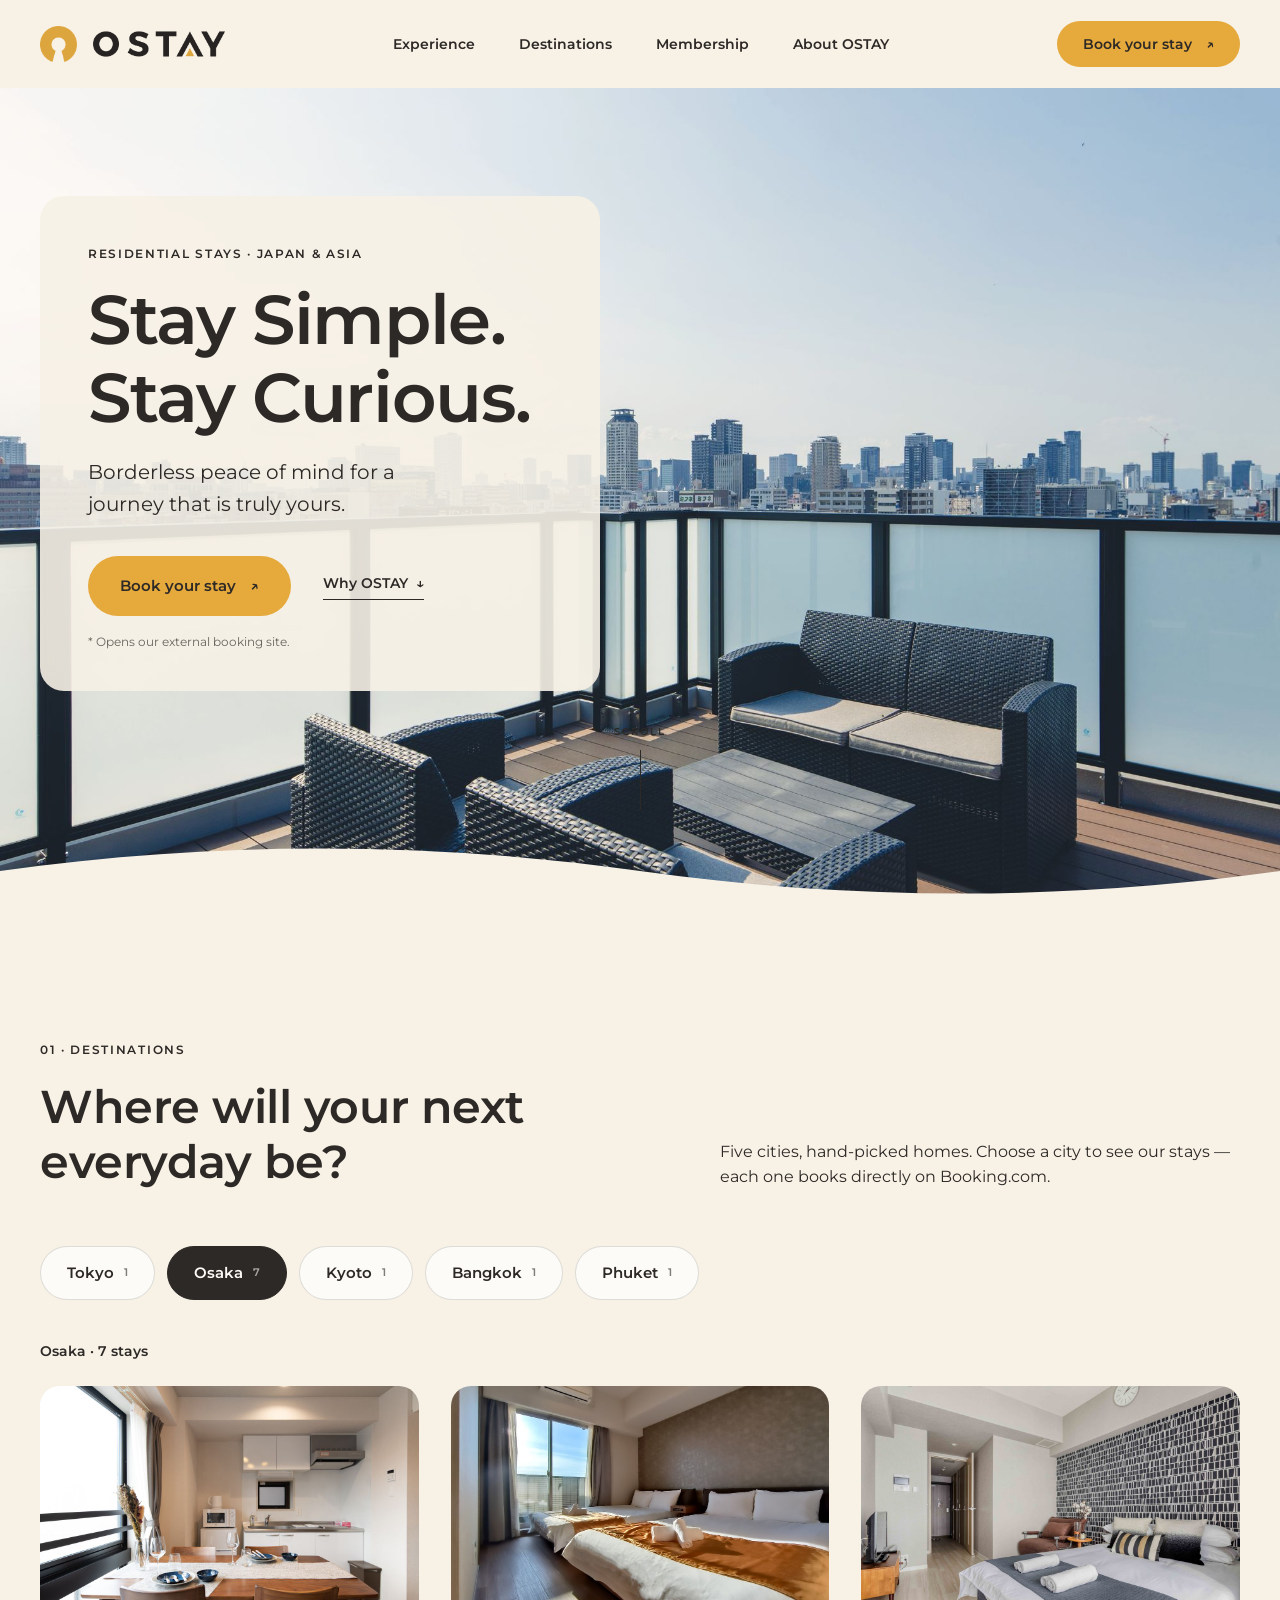
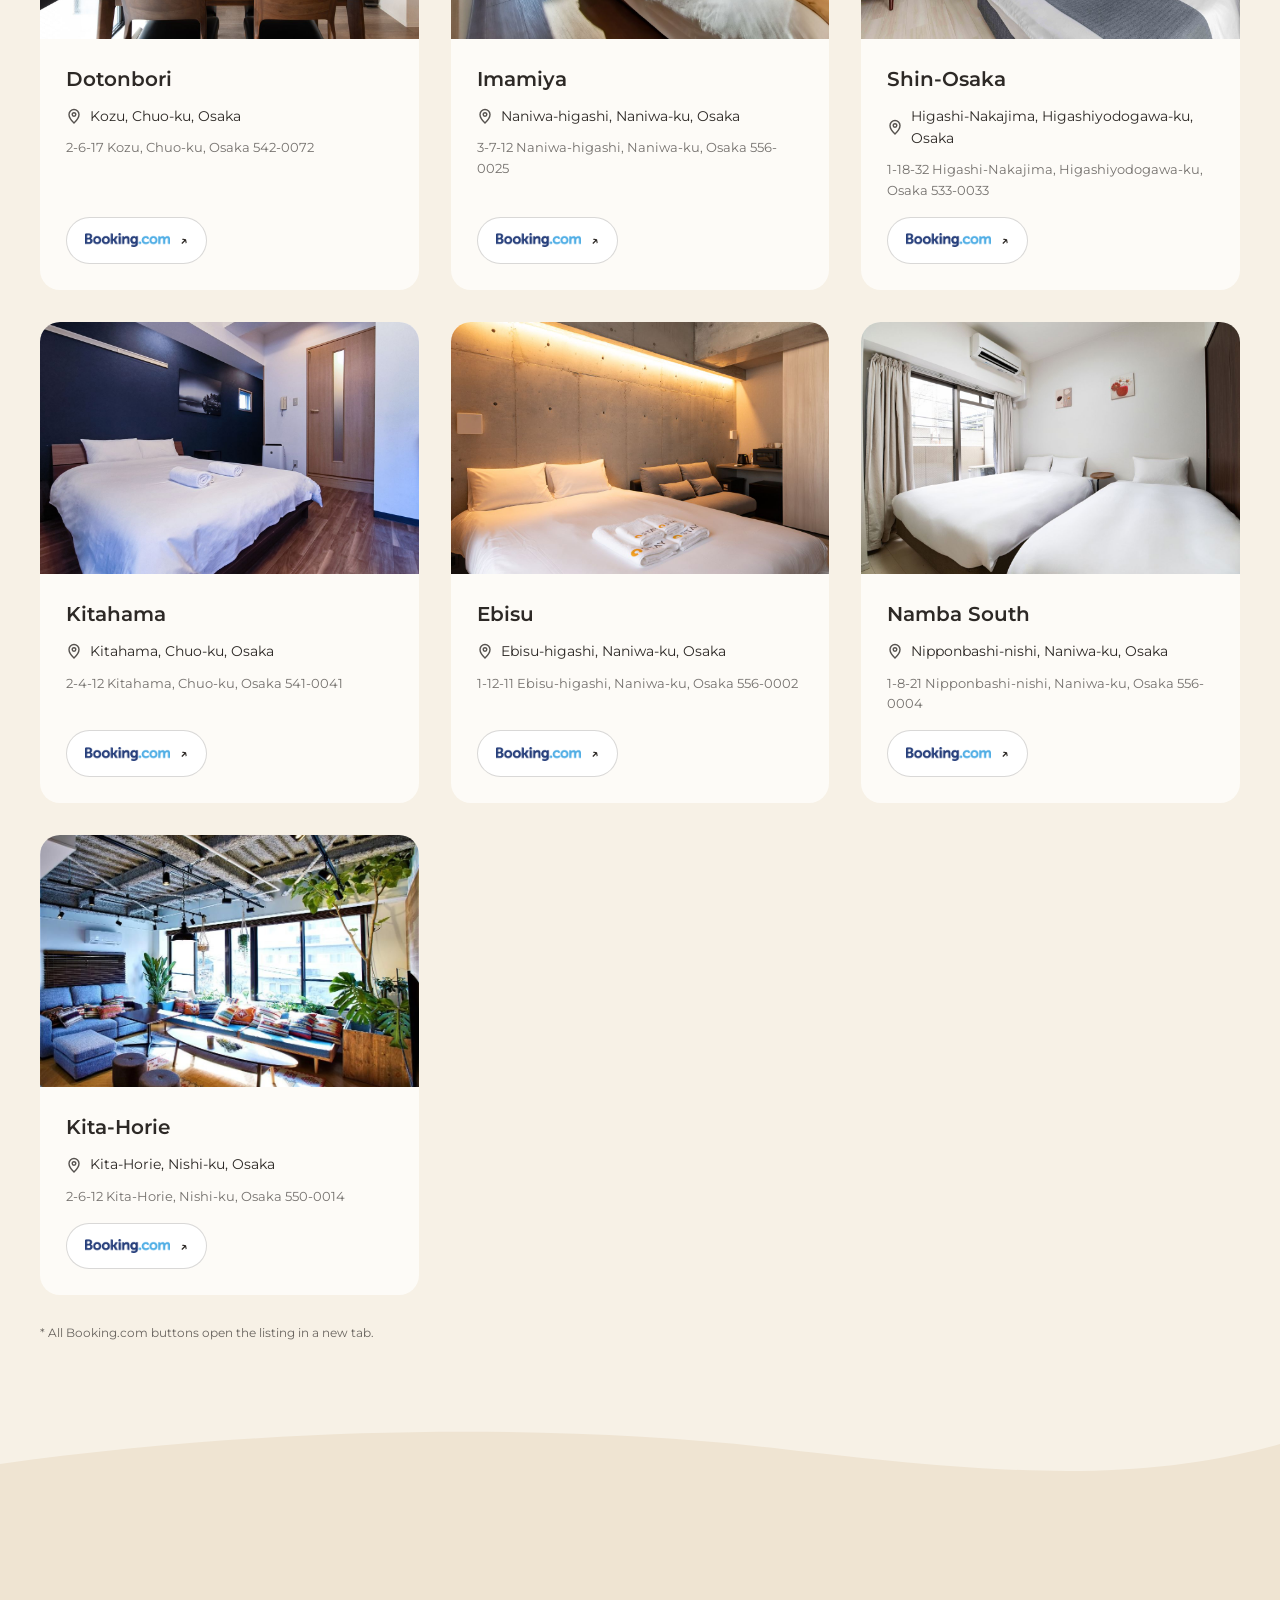
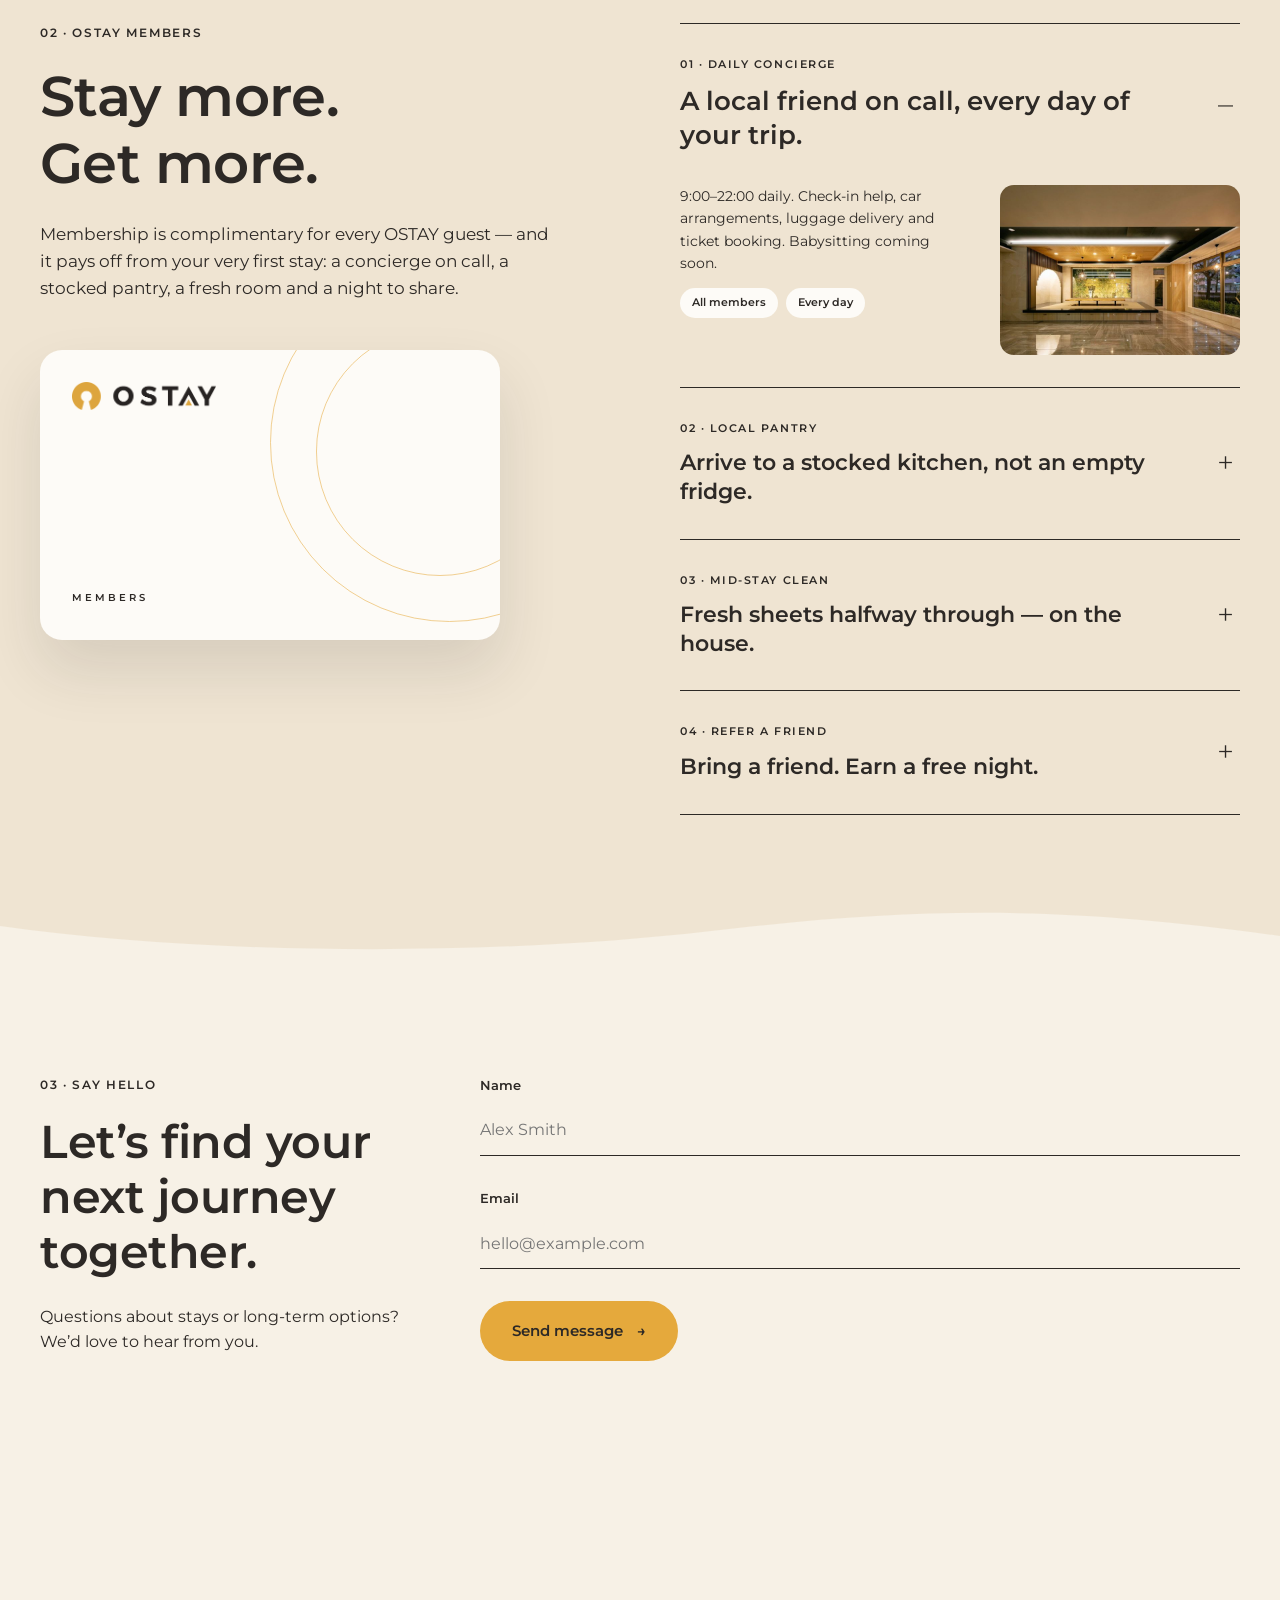
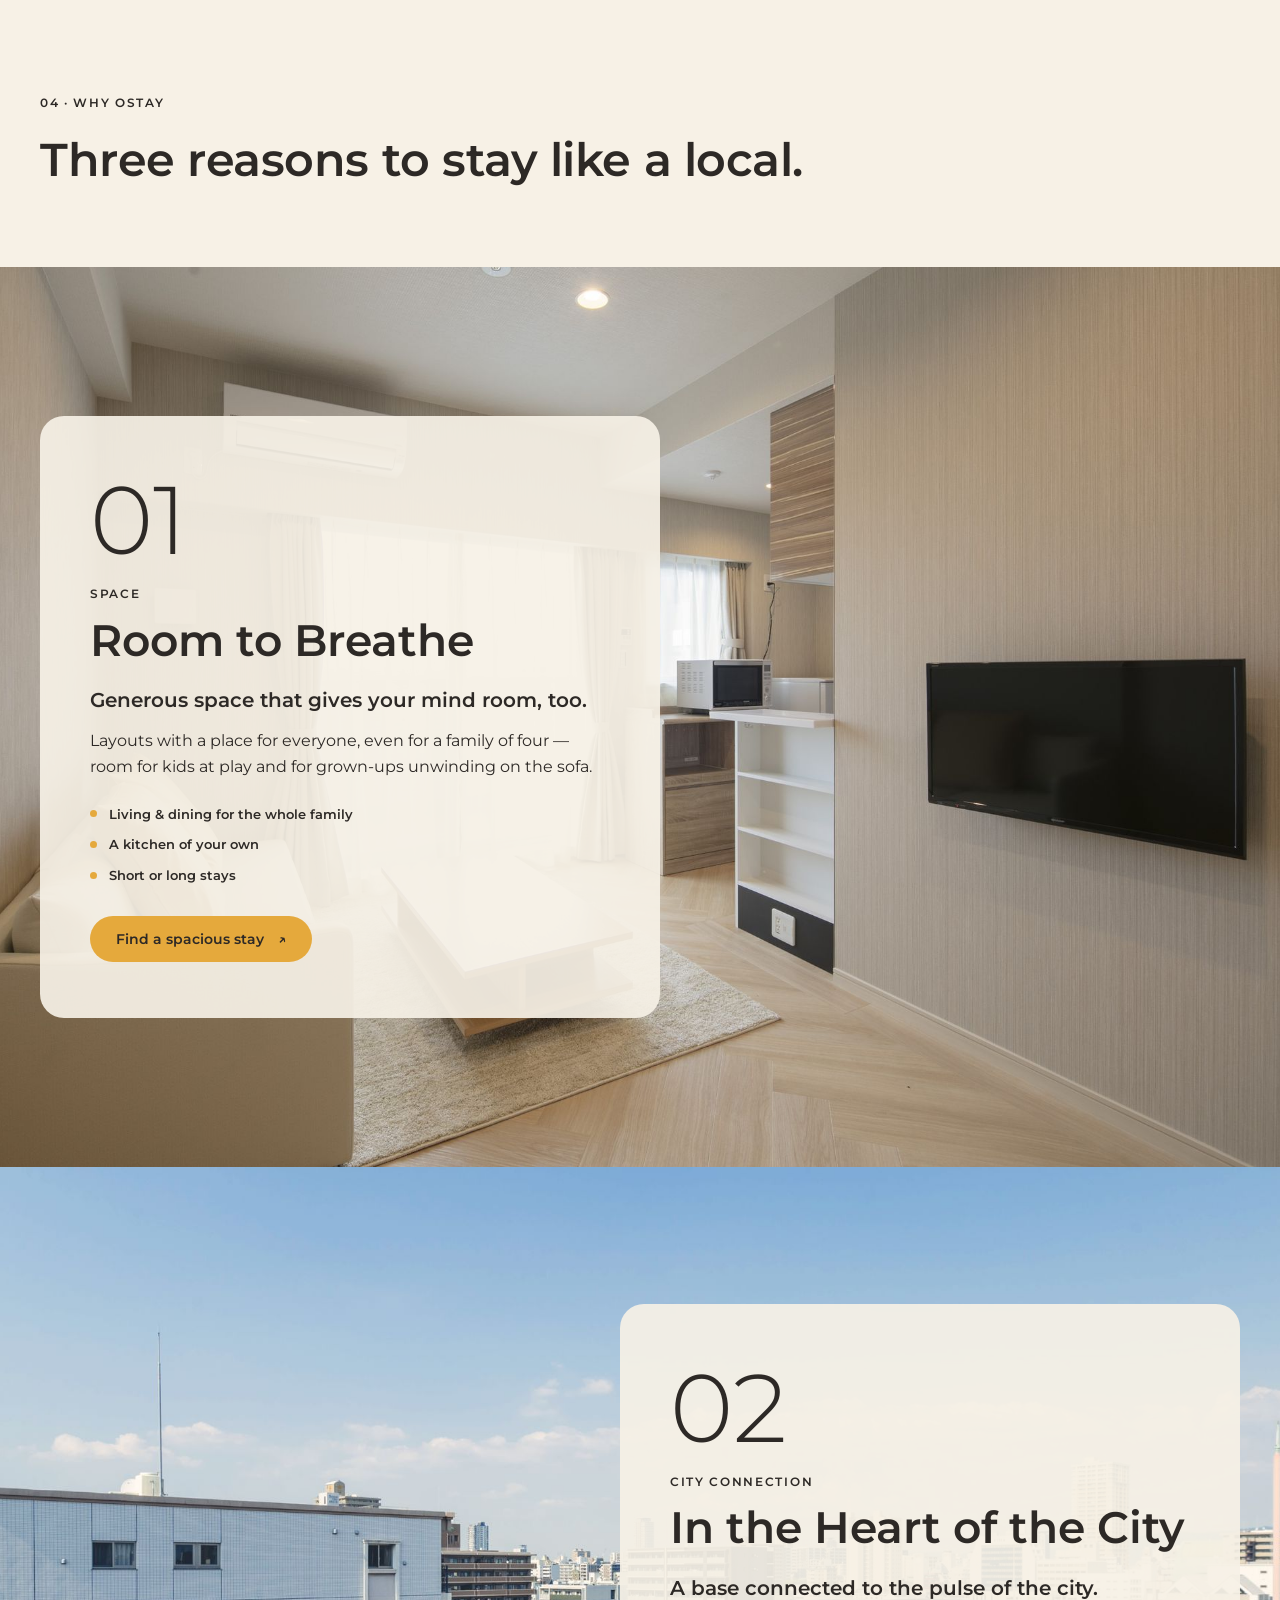
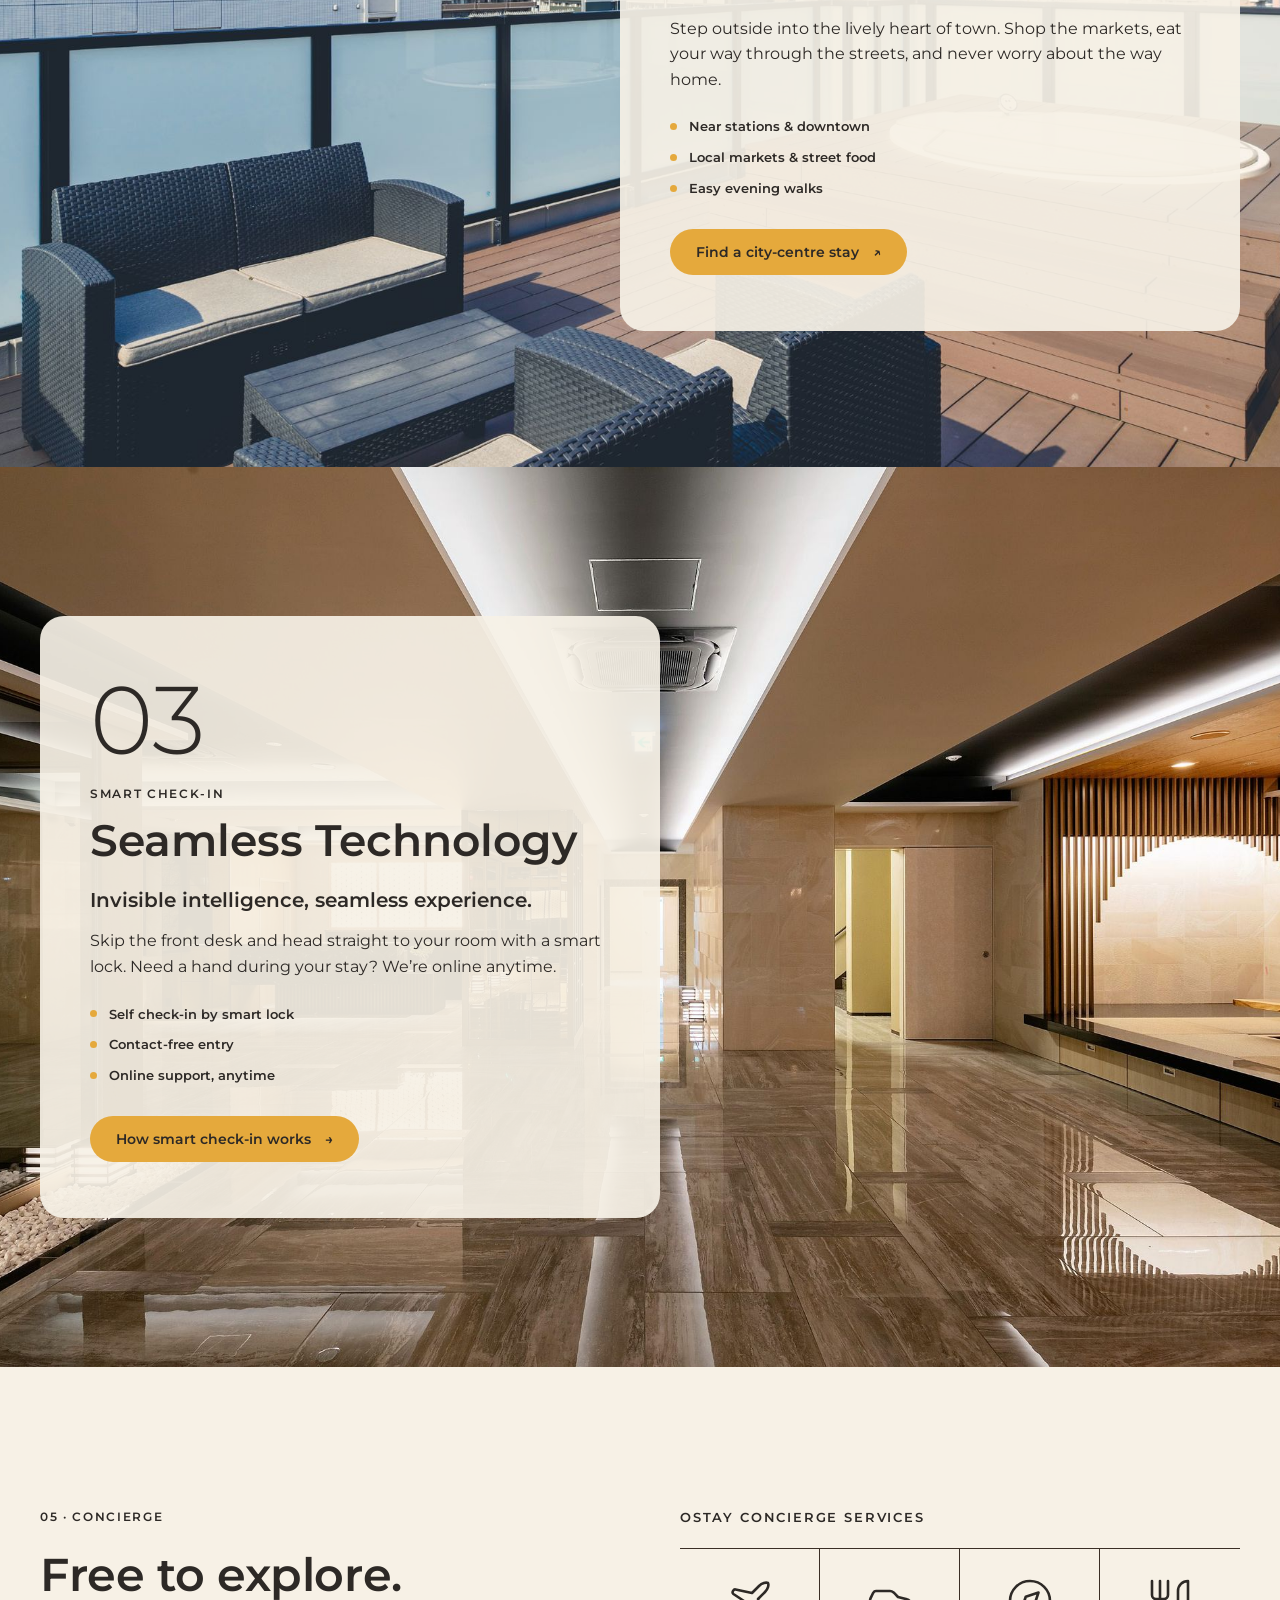
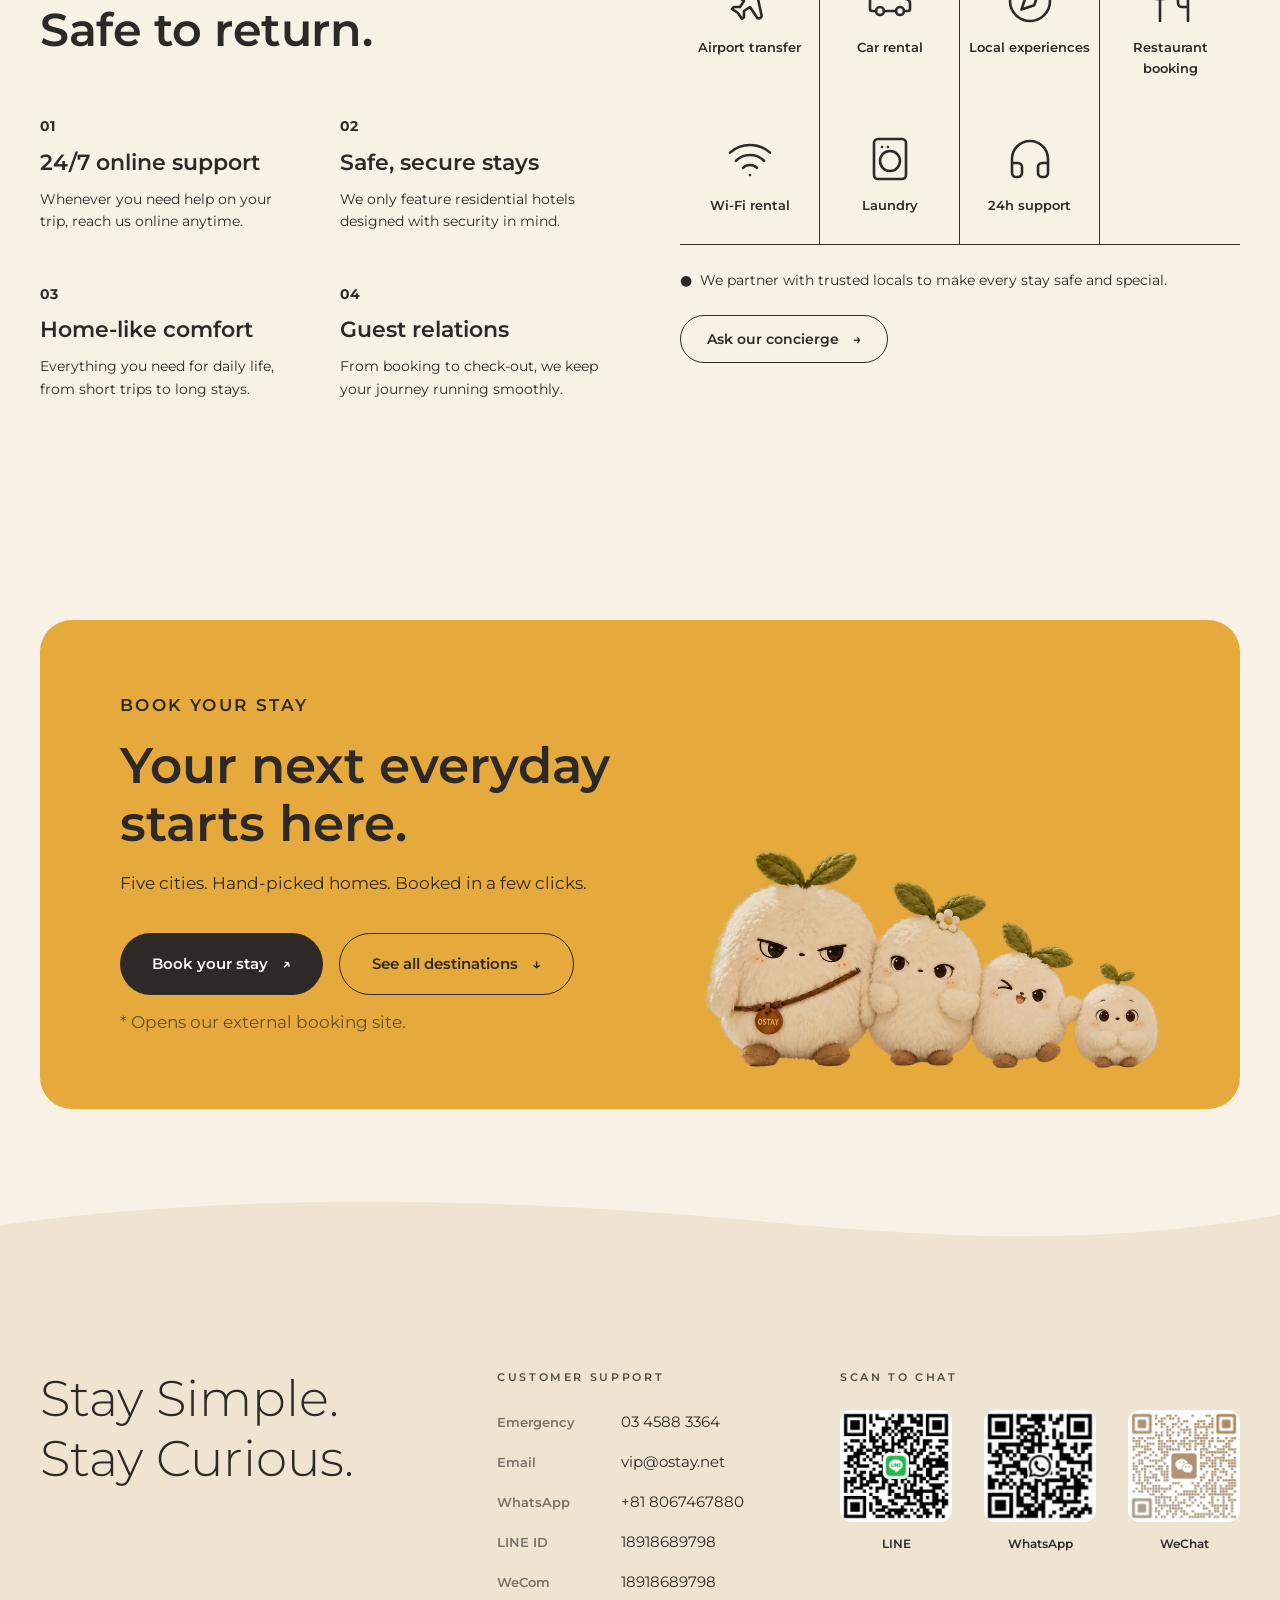
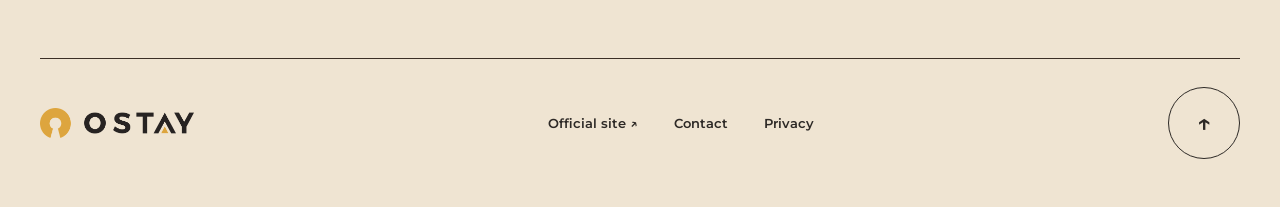
==== index.html @ fa158d84 "OSTAY landing page: Figma v3 build with organized assets Co-Authored-By: Claude Opus 5.5 <noreply@an" ====
<!DOCTYPE html>
<html lang="en">
<head>
<meta charset="UTF-8">
<meta name="viewport" content="width=device-width, initial-scale=1">
<title>OSTAY — Stay Simple. Stay Curious.</title>
<meta name="description" content="Residential stays across Japan & Asia. Borderless peace of mind for a journey that is truly yours.">
<meta property="og:title" content="OSTAY — Stay Simple. Stay Curious.">
<meta property="og:description" content="Residential stays across Japan & Asia.">
<meta property="og:image" content="assets/hero/dotonbori-rooftop.jpg">
<link rel="icon" type="image/png" href="assets/brand/favicon.png">
<link rel="apple-touch-icon" href="assets/brand/apple-touch-icon.png">
<link rel="preconnect" href="https://fonts.googleapis.com">
<link rel="preconnect" href="https://fonts.gstatic.com" crossorigin>
<link href="https://fonts.googleapis.com/css2?family=Montserrat:wght@300;400;600&display=swap" rel="stylesheet">
<link rel="stylesheet" href="style.css">
</head>
<body>

<!-- Header -->
<header class="header" id="header">
  <div class="wrap">
    <a href="#top" class="logo" aria-label="OSTAY home"><img src="assets/brand/ostay-logo.png" alt="OSTAY"></a>
    <nav class="nav" id="nav">
      <a href="#why">Experience</a>
      <a href="#destinations">Destinations</a>
      <a href="#members">Membership</a>
      <a href="#concierge">About OSTAY</a>
    </nav>
    <a class="btn btn--yellow btn--sm" data-booking="main" href="#" target="_blank" rel="noopener">Book your stay <span class="arr ext">↗</span></a>
    <button class="menu-btn" id="menuBtn" aria-label="Menu" aria-expanded="false"><span></span><span></span><span></span></button>
  </div>
</header>

<main id="top">

<!-- Hero -->
<section class="hero">
  <div class="hero__bg" role="img" aria-label="A spacious OSTAY living room with a view of Mt. Fuji"></div>
  <div class="wrap">
    <div class="hero__panel reveal">
      <p class="eyebrow">Residential stays · Japan &amp; Asia</p>
      <h1>Stay Simple.<br>Stay Curious.</h1>
      <p class="sub">Borderless peace of mind for a journey that is truly yours.</p>
      <div class="hero__ctas">
        <a class="btn btn--yellow" data-booking="main" href="#" target="_blank" rel="noopener">Book your stay <span class="arr ext">↗</span></a>
        <a class="link" href="#why">Why OSTAY <span>↓</span></a>
      </div>
      <p class="note">* Opens our external booking site.</p>
    </div>
  </div>
  <div class="scroll-cue" aria-hidden="true">SCROLL<i></i></div>
  <svg class="wave" viewBox="0 0 1800 60" preserveAspectRatio="none" aria-hidden="true"><path d="M0 30 C300 0 600 0 900 30 S1500 60 1800 30 V60 H0Z" fill="#F7F1E6"/></svg>
</section>

<!-- 01 Destinations -->
<section class="section dest" id="destinations">
  <div class="wrap">
    <div class="dest__head reveal">
      <div>
        <p class="eyebrow">01 · Destinations</p>
        <h2 class="h2">Where will your next<br>everyday be?</h2>
      </div>
      <p class="lead">Five cities, hand-picked homes. Choose a city to see our stays — each one books directly on Booking.com.</p>
    </div>
    <div class="tabs reveal" role="tablist" id="cityTabs"></div>
    <div class="dest__meta">
      <span id="cityCount">Osaka · 7 stays</span>
      <a class="link" id="cityAll" href="#" target="_blank" rel="noopener">View all Tokyo stays on Booking.com <span>↗</span></a>
    </div>
    <div class="hotels" id="hotels" aria-live="polite"></div>
    <p class="carousel-count note" id="carouselCount" style="display:none;margin-top:12px">1 / 6</p>
    <p class="note">* All Booking.com buttons open the listing in a new tab.</p>
  </div>
</section>

<!-- 02 Members -->
<section class="section members" id="members">
  <svg class="wave top" viewBox="0 0 1800 60" preserveAspectRatio="none" aria-hidden="true"><path d="M0 40 C400 0 800 0 1100 25 S1600 60 1800 20 V60 H0Z" fill="#EFE4D2"/></svg>
  <div class="wrap members__grid">
    <div class="reveal">
      <p class="eyebrow">02 · OSTAY Members</p>
      <h2 class="h2" style="font-size:clamp(40px,4.4vw,64px)">Stay more.<br>Get more.</h2>
      <p class="lead" style="font-size:17px">Membership is complimentary for every OSTAY guest — and it pays off from your very first stay: a concierge on call, a stocked pantry, a fresh room and a night to share.</p>
      <div class="member-card" id="memberCard">
        <i class="ring r1"></i><i class="ring r2"></i>
        <img src="assets/brand/ostay-logo.png" alt="OSTAY">
        <span>MEMBERS</span>
      </div>
    </div>
    <div class="acc reveal" id="acc">
      <div class="acc__item open">
        <button class="acc__btn" aria-expanded="true">
          <span class="acc__num">01 · Daily concierge</span>
          <span class="acc__title">A local friend on call, every day of your trip.</span>
          <span class="acc__icon">–</span>
        </button>
        <div class="acc__panel"><div><div class="acc__content">
          <div>
            <p>9:00–22:00 daily. Check-in help, car arrangements, luggage delivery and ticket booking. Babysitting coming soon.</p>
            <div class="hotel__tags"><span class="tag">All members</span><span class="tag">Every day</span></div>
          </div>
          <img class="acc__img" src="assets/members/concierge-imamiya-lobby.jpg" alt="" loading="lazy">
        </div></div></div>
      </div>
      <div class="acc__item">
        <button class="acc__btn" aria-expanded="false">
          <span class="acc__num">02 · Local pantry</span>
          <span class="acc__title">Arrive to a stocked kitchen, not an empty fridge.</span>
          <span class="acc__icon">+</span>
        </button>
        <div class="acc__panel"><div><div class="acc__content"><div>
          <p>A complimentary selection of local snacks and ingredients, waiting in your room on arrival.</p>
          <div class="hotel__tags"><span class="tag">Once per member</span><span class="tag">Up to 4 guests</span></div>
        </div></div></div></div>
      </div>
      <div class="acc__item">
        <button class="acc__btn" aria-expanded="false">
          <span class="acc__num">03 · Mid-stay clean</span>
          <span class="acc__title">Fresh sheets halfway through — on the house.</span>
          <span class="acc__icon">+</span>
        </button>
        <div class="acc__panel"><div><div class="acc__content"><div>
          <p>One free room clean in the middle of your stay, so day five feels like day one.</p>
          <div class="hotel__tags"><span class="tag">Stays of 3+ nights</span><span class="tag">Once per member</span></div>
        </div></div></div></div>
      </div>
      <div class="acc__item">
        <button class="acc__btn" aria-expanded="false">
          <span class="acc__num">04 · Refer a friend</span>
          <span class="acc__title">Bring a friend. Earn a free night.</span>
          <span class="acc__icon">+</span>
        </button>
        <div class="acc__panel"><div><div class="acc__content"><div>
          <p>When a friend you refer books 5 nights or more, you receive a voucher for one free night.</p>
          <div class="hotel__tags"><span class="tag">Friend books 5+ nights</span><span class="tag">Once per member</span></div>
        </div></div></div></div>
      </div>
    </div>
  </div>
  <svg class="wave bottom" viewBox="0 0 1800 50" preserveAspectRatio="none" aria-hidden="true"><path d="M0 20 C300 50 700 50 1000 25 S1500 0 1800 30 V50 H0Z" fill="#F7F1E6"/></svg>
</section>

<!-- 03 Say Hello -->
<section class="contact" id="contact">
  <div class="wrap contact__grid">
    <div class="reveal">
      <p class="eyebrow">03 · Say hello</p>
      <h2 class="h2">Let’s find your<br>next journey together.</h2>
      <p class="lead">Questions about stays or long-term options? We’d love to hear from you.</p>
    </div>
    <!-- Replace YOUR_FORM_ID with your Formspree form ID (https://formspree.io) -->
    <form class="form reveal" id="helloForm" action="https://formspree.io/f/YOUR_FORM_ID" method="POST">
      <div class="field"><label for="f-name">Name</label><input id="f-name" name="name" type="text" placeholder="Alex Smith" required autocomplete="name"></div>
      <div class="field"><label for="f-email">Email</label><input id="f-email" name="email" type="email" placeholder="hello@example.com" required autocomplete="email"></div>
      <input type="text" name="_gotcha" style="display:none" tabindex="-1" autocomplete="off">
      <button class="btn btn--yellow" type="submit">Send message <span class="arr fwd">→</span></button>
      <p class="form-status" id="formStatus" role="status"></p>
    </form>
  </div>
</section>

<!-- 04 Why OSTAY -->
<section id="why">
  <div class="wrap why__intro reveal">
    <p class="eyebrow">04 · Why OSTAY</p>
    <h2 class="h2">Three reasons to stay like a local.</h2>
  </div>

  <div class="band band--space">
    <div class="wrap"><div class="band__card reveal">
      <div class="band__num">01</div>
      <p class="eyebrow" style="margin-top:16px">Space</p>
      <h3>Room to Breathe</h3>
      <p class="tagline">Generous space that gives your mind room, too.</p>
      <p class="body">Layouts with a place for everyone, even for a family of four — room for kids at play and for grown-ups unwinding on the sofa.</p>
      <ul class="dots"><li>Living &amp; dining for the whole family</li><li>A kitchen of your own</li><li>Short or long stays</li></ul>
      <a class="btn btn--yellow btn--sm" data-booking="main" href="#" target="_blank" rel="noopener">Find a spacious stay <span class="arr ext">↗</span></a>
    </div></div>
  </div>

  <div class="band band--city band--right">
    <div class="wrap"><div class="band__card reveal">
      <div class="band__num">02</div>
      <p class="eyebrow" style="margin-top:16px">City connection</p>
      <h3>In the Heart of the City</h3>
      <p class="tagline">A base connected to the pulse of the city.</p>
      <p class="body">Step outside into the lively heart of town. Shop the markets, eat your way through the streets, and never worry about the way home.</p>
      <ul class="dots"><li>Near stations &amp; downtown</li><li>Local markets &amp; street food</li><li>Easy evening walks</li></ul>
      <a class="btn btn--yellow btn--sm" data-booking="main" href="#" target="_blank" rel="noopener">Find a city-centre stay <span class="arr ext">↗</span></a>
    </div></div>
  </div>

  <div class="band band--tech">
    <div class="wrap"><div class="band__card reveal">
      <div class="band__num">03</div>
      <p class="eyebrow" style="margin-top:16px">Smart check-in</p>
      <h3>Seamless Technology</h3>
      <p class="tagline">Invisible intelligence, seamless experience.</p>
      <p class="body">Skip the front desk and head straight to your room with a smart lock. Need a hand during your stay? We’re online anytime.</p>
      <ul class="dots"><li>Self check-in by smart lock</li><li>Contact-free entry</li><li>Online support, anytime</li></ul>
      <a class="btn btn--yellow btn--sm" href="#concierge">How smart check-in works <span class="arr fwd">→</span></a>
    </div></div>
  </div>
</section>

<!-- 05 Concierge -->
<section class="section" id="concierge">
  <div class="wrap cons__grid">
    <div class="reveal">
      <p class="eyebrow">05 · Concierge</p>
      <h2 class="h2">Free to explore.<br>Safe to return.</h2>
      <div class="points">
        <div><b>01</b><h4>24/7 online support</h4><p>Whenever you need help on your trip, reach us online anytime.</p></div>
        <div><b>02</b><h4>Safe, secure stays</h4><p>We only feature residential hotels designed with security in mind.</p></div>
        <div><b>03</b><h4>Home-like comfort</h4><p>Everything you need for daily life, from short trips to long stays.</p></div>
        <div><b>04</b><h4>Guest relations</h4><p>From booking to check-out, we keep your journey running smoothly.</p></div>
      </div>
    </div>
    <div class="services reveal">
      <h5>OSTAY CONCIERGE SERVICES</h5>
      <ul>
        <li><img src="assets/icons/airport.svg" alt="">Airport transfer</li>
        <li><img src="assets/icons/car.svg" alt="">Car rental</li>
        <li><img src="assets/icons/local.svg" alt="">Local experiences</li>
        <li><img src="assets/icons/restaurant.svg" alt="">Restaurant booking</li>
        <li><img src="assets/icons/wifi.svg" alt="">Wi-Fi rental</li>
        <li><img src="assets/icons/laundry.svg" alt="">Laundry</li>
        <li><img src="assets/icons/support.svg" alt="">24h support</li>
      </ul>
      <p class="partner">●&nbsp; We partner with trusted locals to make every stay safe and special.</p>
      <a class="btn btn--ghost btn--sm" href="#contact">Ask our concierge <span class="arr fwd">→</span></a>
    </div>
  </div>
</section>

<!-- Booking CTA -->
<section class="cta">
  <div class="wrap">
    <div class="cta__box reveal">
      <p class="eyebrow">Book your stay</p>
      <h2>Your next everyday<br>starts here.</h2>
      <p>Five cities. Hand-picked homes. Booked in a few clicks.</p>
      <div class="cta__btns">
        <a class="btn btn--dark" data-booking="main" href="#" target="_blank" rel="noopener">Book your stay <span class="arr ext">↗</span></a>
        <a class="btn btn--ghost" href="#destinations">See all destinations <span class="arr down">↓</span></a>
      </div>
      <p class="note">* Opens our external booking site.</p>
      <img class="cta__mascot" src="assets/brand/mascot-family.webp" alt="The OSTAY family mascots">
    </div>
  </div>
</section>

</main>

<!-- Footer -->
<footer class="footer">
  <svg class="wave top" viewBox="0 0 1800 60" preserveAspectRatio="none" aria-hidden="true"><path d="M0 35 C350 0 750 10 1050 30 S1550 55 1800 25 V60 H0Z" fill="#EFE4D2"/></svg>
  <div class="wrap">
    <div class="footer__top">
      <p class="footer__slogan">Stay Simple.<br>Stay Curious.</p>
      <div class="support">
        <div class="support__col">
          <p class="eyebrow">Customer support</p>
          <dl>
            <dt>Emergency</dt><dd><a href="tel:+81345883364">03 4588 3364</a></dd>
            <dt>Email</dt><dd><a href="mailto:vip@ostay.net">vip@ostay.net</a></dd>
            <dt>WhatsApp</dt><dd><a href="https://wa.me/818067467880" target="_blank" rel="noopener">+81 8067467880</a></dd>
            <dt>LINE ID</dt><dd>18918689798</dd>
            <dt>WeCom</dt><dd>18918689798</dd>
          </dl>
        </div>
        <div class="support__col">
          <p class="eyebrow">Scan to chat</p>
          <div class="qrs">
            <figure class="qr"><img src="assets/qr/line.png" alt="LINE QR code" loading="lazy"><figcaption>LINE</figcaption></figure>
            <figure class="qr"><img src="assets/qr/whatsapp.png" alt="WhatsApp QR code" loading="lazy"><figcaption>WhatsApp</figcaption></figure>
            <figure class="qr"><img src="assets/qr/wechat.png" alt="WeChat QR code" loading="lazy"><figcaption>WeChat</figcaption></figure>
          </div>
        </div>
      </div>
    </div>
    <div class="footer__bottom">
      <img src="assets/brand/ostay-logo.png" alt="OSTAY">
      <div class="footer__links">
        <a data-booking="main" href="#" target="_blank" rel="noopener">Official site ↗</a>
        <a href="#contact">Contact</a>
        <a href="#">Privacy</a>
      </div>
      <a class="to-top" href="#top" aria-label="Back to top">↑</a>
    </div>
  </div>
</footer>

<!-- Mobile sticky booking bar -->
<div class="sticky-book" id="stickyBook">
  <span>Five cities · Hand-picked homes</span>
  <a class="btn btn--yellow" data-booking="main" href="#" target="_blank" rel="noopener">Book <span class="arr ext">↗</span></a>
</div>

<script src="script.js"></script>
</body>
</html>
---- style.css ----
/* OSTAY — Stay Simple. Stay Curious. */
:root{
  --obsidian:#2D2926; --yellow:#E5A93C; --bg:#F7F1E6; --sand:#EFE4D2; --ivory:#FDFBF7; --line:#3B2F26;
  --wrap:1560px; --gutter:120px;
  --ease:cubic-bezier(.22,.61,.36,1);
}
*{box-sizing:border-box;margin:0;padding:0}
html{scroll-behavior:smooth;scroll-padding-top:88px}
body{font-family:'Montserrat',system-ui,sans-serif;font-weight:400;color:var(--obsidian);background:var(--bg);line-height:1.6;-webkit-font-smoothing:antialiased}
img{display:block;max-width:100%}
a{color:inherit;text-decoration:none}
button,input{font:inherit;color:inherit}
.wrap{max-width:var(--wrap);margin:0 auto;padding:0 40px}
.eyebrow{font-size:12px;font-weight:600;letter-spacing:.14em;text-transform:uppercase}
.h2{font-size:clamp(34px,3.6vw,52px);font-weight:600;line-height:1.2;letter-spacing:-.01em;margin-top:20px}
.lead{font-size:16px;max-width:520px;margin-top:24px}
.note{font-size:12px;opacity:.7}

/* Buttons */
.btn{display:inline-flex;align-items:center;gap:14px;padding:18px 32px;border-radius:999px;font-size:15px;font-weight:600;transition:transform .3s var(--ease),background .3s,box-shadow .3s;cursor:pointer;border:0}
.btn--yellow{background:var(--yellow);color:var(--obsidian)}
.btn--dark{background:var(--obsidian);color:var(--ivory)}
.btn--ghost{background:transparent;border:1.5px solid var(--obsidian)}
.btn--sm{padding:12px 26px;font-size:14px}
.btn:hover{transform:translateY(-2px);box-shadow:0 10px 24px rgba(45,41,38,.14)}
.btn .arr{transition:transform .3s var(--ease)}
.btn:hover .arr.ext{transform:translate(3px,-3px)}
.btn:hover .arr.fwd{transform:translateX(4px)}
.btn:hover .arr.down{transform:translateY(3px)}
.link{font-size:14px;font-weight:600;border-bottom:1px solid currentColor;padding-bottom:4px;display:inline-flex;gap:8px}

/* Header */
.header{position:fixed;inset:0 0 auto 0;height:88px;z-index:50;background:var(--bg);transition:box-shadow .3s}
.header.scrolled{box-shadow:0 1px 0 rgba(45,41,38,.12)}
.header .wrap{height:100%;display:flex;align-items:center;justify-content:space-between}
.header .logo img{height:36px;width:auto}
.nav{display:flex;gap:44px;font-size:14px;font-weight:600}
.nav a{position:relative}
.nav a::after{content:'';position:absolute;left:0;bottom:-6px;height:2px;width:0;background:var(--yellow);transition:width .3s var(--ease)}
.nav a:hover::after{width:100%}
.menu-btn{display:none;background:none;border:0;width:44px;height:44px;cursor:pointer}
.menu-btn span{display:block;width:22px;height:2px;background:var(--obsidian);margin:5px auto;transition:.3s}

/* Hero */
.hero{position:relative;height:min(1200px,100vh);min-height:720px;overflow:hidden;padding-top:88px}
.hero__bg{position:absolute;inset:88px 0 0 0;background:var(--sand) url(assets/hero/dotonbori-rooftop.jpg) center/cover no-repeat;animation:heroZoom 14s var(--ease) both}
@keyframes heroZoom{from{transform:scale(1.06)}to{transform:scale(1)}}
.hero__panel{position:relative;z-index:2;margin-top:clamp(60px,12vh,160px);max-width:560px;background:rgba(247,241,230,.9);padding:48px 48px 40px;border-radius:24px}
.hero h1{font-size:clamp(44px,5.4vw,80px);font-weight:600;line-height:1.12;letter-spacing:-.02em;margin:18px 0 20px}
.hero p.sub{font-size:20px;max-width:340px}
.hero__ctas{display:flex;align-items:center;gap:32px;margin-top:36px;flex-wrap:wrap}
.hero .note{margin-top:16px}
.scroll-cue{position:absolute;z-index:2;left:50%;bottom:90px;transform:translateX(-50%);display:flex;flex-direction:column;align-items:center;gap:10px;font-size:10px;font-weight:600;letter-spacing:.2em}
.scroll-cue i{position:relative;width:1px;height:60px;background:var(--obsidian);overflow:hidden}
.scroll-cue i::after{content:'';position:absolute;left:0;top:-22px;width:1px;height:22px;background:var(--yellow);animation:cue 2s infinite var(--ease)}
@keyframes cue{to{top:60px}}
.wave{position:absolute;left:0;width:100%;display:block;pointer-events:none}
.hero .wave{bottom:-1px;height:60px;z-index:3}

/* Sections */
.section{position:relative;padding:140px 0}

/* Destinations */
.dest__head{display:flex;justify-content:space-between;align-items:flex-end;gap:40px;flex-wrap:wrap}
.tabs{display:flex;gap:12px;margin-top:56px;flex-wrap:wrap}
.tab{display:inline-flex;align-items:center;gap:10px;padding:14px 26px;border-radius:999px;background:var(--ivory);border:1px solid rgba(45,41,38,.15);font-size:15px;font-weight:600;cursor:pointer;transition:background .3s,color .3s}
.tab small{font-size:11px;opacity:.6}
.tab[aria-selected=true]{background:var(--obsidian);color:var(--ivory);border-color:var(--obsidian)}
.tab:not([aria-selected=true]):hover{background:var(--sand)}
.dest__meta{display:flex;justify-content:space-between;align-items:center;margin:40px 0 24px;font-size:14px;font-weight:600;gap:20px;flex-wrap:wrap}
.hotels{display:grid;grid-template-columns:repeat(3,1fr);gap:32px}
.hotel{background:var(--ivory);border-radius:20px;overflow:hidden;display:flex;flex-direction:column;opacity:0;transform:translateY(16px);animation:cardIn .5s var(--ease) forwards}
@keyframes cardIn{to{opacity:1;transform:none}}
.hotel__img{aspect-ratio:3/2;overflow:hidden;background:var(--sand)}
.hotel__img img{width:100%;height:100%;object-fit:cover;transition:transform .8s var(--ease)}
.hotel:hover .hotel__img img{transform:scale(1.05)}
.hotel__body{padding:24px 26px 26px;display:flex;flex-direction:column;gap:10px;flex:1}
.hotel__name{font-size:20px;font-weight:600}
.hotel__loc{font-size:14px;display:flex;align-items:center;gap:8px}
.hotel__loc svg{flex-shrink:0;opacity:.8}
.hotel__addr{font-size:13px;opacity:.65;margin-bottom:6px}
.hotel__tags{display:flex;gap:8px;flex-wrap:wrap}
.tag{font-size:11px;font-weight:600;padding:6px 12px;border-radius:999px;background:var(--bg)}
.bk-btn{margin-top:auto;align-self:flex-start;display:inline-flex;align-items:center;gap:10px;padding:12px 18px;border-radius:999px;background:#fff;border:1px solid rgba(45,41,38,.18);font-size:13px;font-weight:600;transition:box-shadow .3s,transform .3s}
.bk-btn img{height:14px;width:auto}
.bk-btn:hover{transform:translateY(-2px);box-shadow:0 8px 18px rgba(45,41,38,.12)}
.dest .note{margin-top:28px}

/* Members */
.members{background:var(--sand)}
.members .wave.top{top:-59px;height:60px}
.members__grid{display:grid;grid-template-columns:520px 1fr;gap:120px}
.member-card{position:relative;width:100%;max-width:460px;aspect-ratio:460/290;margin-top:48px;border-radius:22px;background:var(--ivory);box-shadow:0 30px 60px rgba(45,41,38,.12);overflow:hidden;transform-style:preserve-3d;transition:transform .2s}
.member-card .ring{position:absolute;border:1px solid rgba(229,169,60,.55);border-radius:50%}
.member-card .r1{width:78%;aspect-ratio:1;right:-28%;top:-30%}
.member-card .r2{width:54%;aspect-ratio:1;right:-14%;top:-8%}
.member-card img{position:absolute;left:32px;top:32px;height:28px;width:auto}
.member-card span{position:absolute;left:32px;bottom:34px;font-size:10px;font-weight:600;letter-spacing:.3em}
.member-card::after{content:'';position:absolute;inset:0;background:linear-gradient(105deg,transparent 40%,rgba(255,255,255,.55) 50%,transparent 60%);transform:translateX(-100%);transition:transform .9s var(--ease)}
.member-card:hover::after{transform:translateX(100%)}
.acc{border-top:1px solid var(--obsidian)}
.acc__item{border-bottom:1px solid var(--obsidian)}
.acc__btn{width:100%;background:none;border:0;text-align:left;padding:32px 0;display:grid;grid-template-columns:1fr auto;gap:12px 24px;cursor:pointer}
.acc__num{font-size:11px;font-weight:600;letter-spacing:.14em;text-transform:uppercase}
.acc__title{grid-column:1;font-size:22px;font-weight:600;line-height:1.3}
.acc__icon{grid-row:1/3;grid-column:2;align-self:center;font-size:30px;font-weight:300;width:30px;text-align:center}
.acc__panel{display:grid;grid-template-rows:0fr;transition:grid-template-rows .45s var(--ease)}
.acc__panel>div{overflow:hidden}
.acc__item.open .acc__panel{grid-template-rows:1fr}
.acc__item.open .acc__title{font-size:26px}
.acc__content{display:flex;gap:32px;padding-bottom:32px;align-items:flex-start}
.acc__content p{font-size:14px;max-width:500px}
.acc__content .hotel__tags{margin-top:14px}
.acc__content .tag{background:var(--ivory)}
.acc__img{width:240px;aspect-ratio:240/170;border-radius:14px;object-fit:cover;flex-shrink:0;background:var(--bg)}
.members .wave.bottom{bottom:-1px;height:50px}

/* Contact */
.contact{padding:120px 0 140px}
.contact__grid{display:grid;grid-template-columns:1fr 760px;gap:80px}
.form{display:flex;flex-direction:column;gap:32px}
.field label{display:block;font-size:13px;font-weight:600;margin-bottom:10px}
.field input{width:100%;border:0;border-bottom:1.5px solid var(--obsidian);background:transparent;padding:12px 0;font-size:16px;outline:none;transition:border-color .3s}
.field input:focus{border-color:var(--yellow)}
.form .btn{align-self:flex-start}
.form-status{font-size:14px;min-height:1.4em}

/* Why */
.why__intro{padding-top:140px;padding-bottom:80px}
.band{position:relative;min-height:900px;display:flex;align-items:center;background:var(--sand) center/cover no-repeat}
.band--space{background-image:url(assets/why/01-space-imamiya-interior.jpg)}
.band--city{background-image:url(assets/why/02-city-dotonbori-rooftop.jpg)}
.band--tech{background-image:url(assets/why/03-tech-imamiya-lobby.jpg)}
.band .wrap{width:100%}
.band__card{max-width:620px;background:rgba(247,241,230,.92);padding:56px 50px;border-radius:24px}
.band--right .band__card{margin-left:auto}
.band__num{font-size:96px;font-weight:300;line-height:1}
.band h3{font-size:44px;font-weight:600;line-height:1.2;margin:10px 0 18px}
.band .tagline{font-size:20px;font-weight:600}
.band p.body{font-size:16px;margin-top:12px}
.dots{list-style:none;display:flex;flex-direction:column;gap:10px;margin:24px 0 30px;font-size:13px;font-weight:600}
.dots li{display:flex;align-items:center;gap:12px}
.dots li::before{content:'';width:7px;height:7px;border-radius:50%;background:var(--yellow)}

/* Concierge */
.cons__grid{display:grid;grid-template-columns:1fr 1fr;gap:80px;margin-top:0}
.points{display:grid;grid-template-columns:1fr 1fr;gap:48px 40px;margin-top:56px}
.points b{font-size:14px}
.points h4{font-size:22px;font-weight:600;margin:6px 0 8px}
.points p{font-size:14px;max-width:320px}
.services h5{font-size:13px;font-weight:600;letter-spacing:.14em;padding-bottom:20px;border-bottom:1px solid var(--line)}
.services ul{list-style:none;display:grid;grid-template-columns:repeat(4,1fr);border-bottom:1px solid var(--line)}
.services li{display:flex;flex-direction:column;align-items:center;gap:12px;padding:28px 8px;font-size:13px;font-weight:600;text-align:center;border-right:1px solid var(--line);transition:background .3s}
.services li:nth-child(4n){border-right:0}
.services li:hover{background:var(--sand)}
.services li img{width:48px;height:48px;transition:transform .3s var(--ease)}
.services li:hover img{transform:translateY(-3px)}
.services .partner{font-size:14px;margin:24px 0}

/* Booking CTA */
.cta{padding:80px 0}
.cta__box{position:relative;background:var(--yellow);border-radius:32px;padding:72px 80px;min-height:440px;overflow:hidden}
.cta__box h2{font-size:clamp(36px,3.9vw,56px);font-weight:600;line-height:1.15;margin:18px 0 18px;max-width:560px}
.cta__box p{font-size:17px}
.cta__btns{display:flex;gap:16px;margin-top:36px;flex-wrap:wrap}
.cta__box .note{margin-top:14px}
.cta__mascot{position:absolute;right:80px;bottom:40px;width:460px;animation:bob 4s ease-in-out infinite}
@keyframes bob{50%{transform:translateY(-8px)}}

/* Footer */
.footer{position:relative;background:var(--sand);padding:120px 0 48px;margin-top:60px}
.footer .wave.top{top:-59px;height:60px}
.footer__top{display:flex;justify-content:space-between;gap:60px;flex-wrap:wrap}
.footer__slogan{font-size:clamp(38px,3.9vw,56px);font-weight:300;line-height:1.2}
.support{display:flex;gap:96px;align-items:flex-start}
.support .eyebrow{font-size:11px;letter-spacing:.24em;opacity:.8}
.support dl{display:grid;grid-template-columns:96px auto;gap:16px 28px;margin-top:24px;font-size:15px}
.support dt{font-size:13px;font-weight:600;opacity:.6;align-self:center}
.support dd a{border-bottom:1px solid transparent;transition:border-color .3s}
.support dd a:hover{border-color:currentColor}
.qrs{display:flex;gap:32px;margin-top:24px}
.qr{display:flex;flex-direction:column;align-items:center;gap:12px;font-size:12px;font-weight:600}
.qr img{width:112px;height:112px;border-radius:12px;background:#fff;display:block}
.footer__bottom{display:flex;align-items:center;justify-content:space-between;border-top:1px solid var(--line);margin-top:64px;padding-top:28px;gap:24px;flex-wrap:wrap}
.footer__bottom img{height:30px;width:auto}
.footer__links{display:flex;gap:36px;font-size:13px;font-weight:600}
.to-top{width:72px;height:72px;border-radius:50%;border:1.5px solid var(--obsidian);display:grid;place-items:center;font-size:24px;font-weight:600;transition:background .3s}
.to-top:hover{background:var(--yellow);border-color:var(--yellow)}

/* Sticky mobile bar */
.sticky-book{display:none}

/* Reveal */
.reveal{opacity:0;transform:translateY(24px);transition:opacity .8s var(--ease),transform .8s var(--ease)}
.reveal.in{opacity:1;transform:none}
@media (prefers-reduced-motion:reduce){*{animation:none!important;transition:none!important}.reveal{opacity:1;transform:none}html{scroll-behavior:auto}}

/* ---------- Tablet ---------- */
@media (max-width:1200px){
  .members__grid,.contact__grid,.cons__grid{grid-template-columns:1fr;gap:56px}
  .hotels{grid-template-columns:repeat(2,1fr)}
  .cta__mascot{width:340px;right:40px}
}

/* ---------- Mobile (390 design) ---------- */
@media (max-width:768px){
  html{scroll-padding-top:64px}
  .wrap{padding:0 20px}
  .wave{display:none}
  .header{height:64px}
  .header .btn{display:none}
  .menu-btn{display:block}
  .nav{position:fixed;top:64px;left:0;right:0;flex-direction:column;gap:0;background:var(--bg);padding:8px 20px 24px;transform:translateY(-120%);transition:transform .4s var(--ease);box-shadow:0 10px 20px rgba(45,41,38,.08);z-index:-1}
  .nav a{padding:16px 0;border-bottom:1px solid rgba(45,41,38,.12);font-size:16px}
  .header.open .nav{transform:none}
  .header.open .menu-btn span:nth-child(1){transform:translateY(7px) rotate(45deg)}
  .header.open .menu-btn span:nth-child(2){opacity:0}
  .header.open .menu-btn span:nth-child(3){transform:translateY(-7px) rotate(-45deg)}
  .hero{height:auto;min-height:0;padding-top:64px}
  .hero__bg{position:relative;inset:auto;aspect-ratio:16/9;animation:none}
  .hero__panel{margin:0;padding:32px 20px 48px;border-radius:0;background:var(--bg);max-width:none}
  .hero h1{font-size:40px}
  .hero p.sub{font-size:17px}
  .scroll-cue{display:none}
  .section{padding:80px 0}
  .tabs{flex-wrap:nowrap;overflow-x:auto;margin:32px -20px 0;padding:0 20px 4px;scrollbar-width:none}
  .tabs::-webkit-scrollbar{display:none}
  .tab{flex-shrink:0;padding:12px 20px;font-size:14px}
  .hotels{display:flex;overflow-x:auto;scroll-snap-type:x mandatory;gap:16px;margin:0 -20px;padding:0 20px 8px;scrollbar-width:none}
  .hotels::-webkit-scrollbar{display:none}
  .hotel{flex:0 0 84%;scroll-snap-align:start}
  .carousel-count{display:block!important}
  .members__grid{gap:32px}
  .member-card{margin-top:32px}
  .acc__title{font-size:18px}
  .acc__item.open .acc__title{font-size:20px}
  .acc__content{flex-direction:column}
  .acc__img{width:100%}
  .contact{padding:80px 0}
  .why__intro{padding-top:80px;padding-bottom:40px}
  .band{min-height:0;display:block;background-size:0}
  .band::before{content:'';display:block;aspect-ratio:4/3;background:inherit;background-size:cover;background-position:center}
  .band .wrap{padding:0}
  .band__card{border-radius:0;padding:36px 20px 56px;background:var(--bg);max-width:none}
  .band__num{font-size:64px}
  .band h3{font-size:30px}
  .band .tagline{font-size:17px}
  .points{grid-template-columns:1fr;gap:32px;margin-top:40px}
  .services ul{grid-template-columns:repeat(2,1fr)}
  .services li:nth-child(4n){border-right:1px solid var(--line)}
  .services li:nth-child(2n){border-right:0}
  .cta{padding:40px 0}
  .cta__box{padding:44px 24px 220px;border-radius:24px}
  .cta__mascot{width:280px;right:50%;transform:translateX(50%);bottom:24px;animation:none}
  .footer{padding:64px 0 120px;margin-top:0}
  .footer__top{flex-direction:column;gap:40px}
  .support{flex-direction:column;gap:40px}
  .support dl{gap:14px 20px}
  .qrs{gap:24px}
  .qr img{width:96px;height:96px}
  .header .logo img{height:26px}
  .footer__links{gap:20px;flex-wrap:wrap}
  .to-top{width:56px;height:56px;font-size:20px}
  .sticky-book{display:flex;position:fixed;left:12px;right:12px;bottom:12px;z-index:60;background:var(--obsidian);color:var(--ivory);border-radius:999px;padding:10px 10px 10px 22px;align-items:center;justify-content:space-between;box-shadow:0 12px 30px rgba(45,41,38,.25);transform:translateY(140%);transition:transform .4s var(--ease)}
  .sticky-book.show{transform:none}
  .sticky-book span{font-size:13px;font-weight:600}
  .sticky-book .btn{padding:12px 20px;font-size:14px}
}
[hidden]{display:none!important}
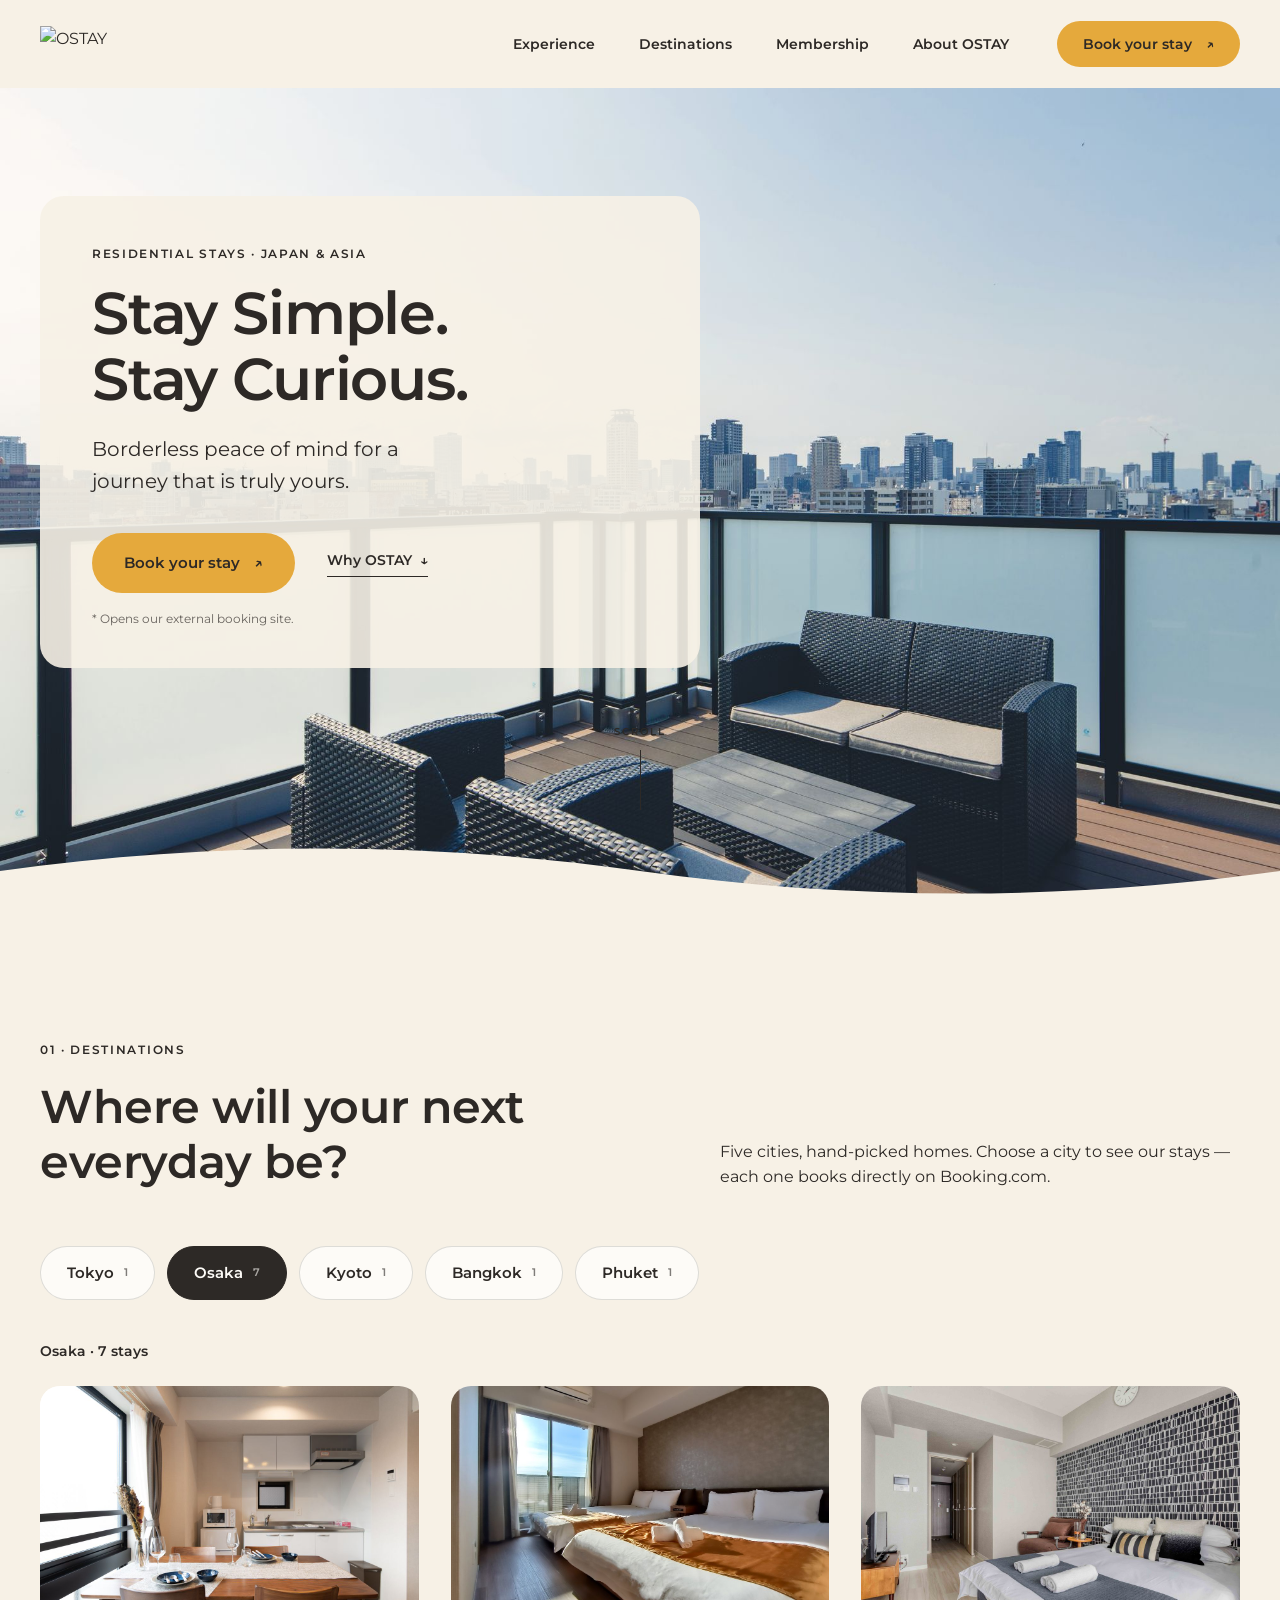
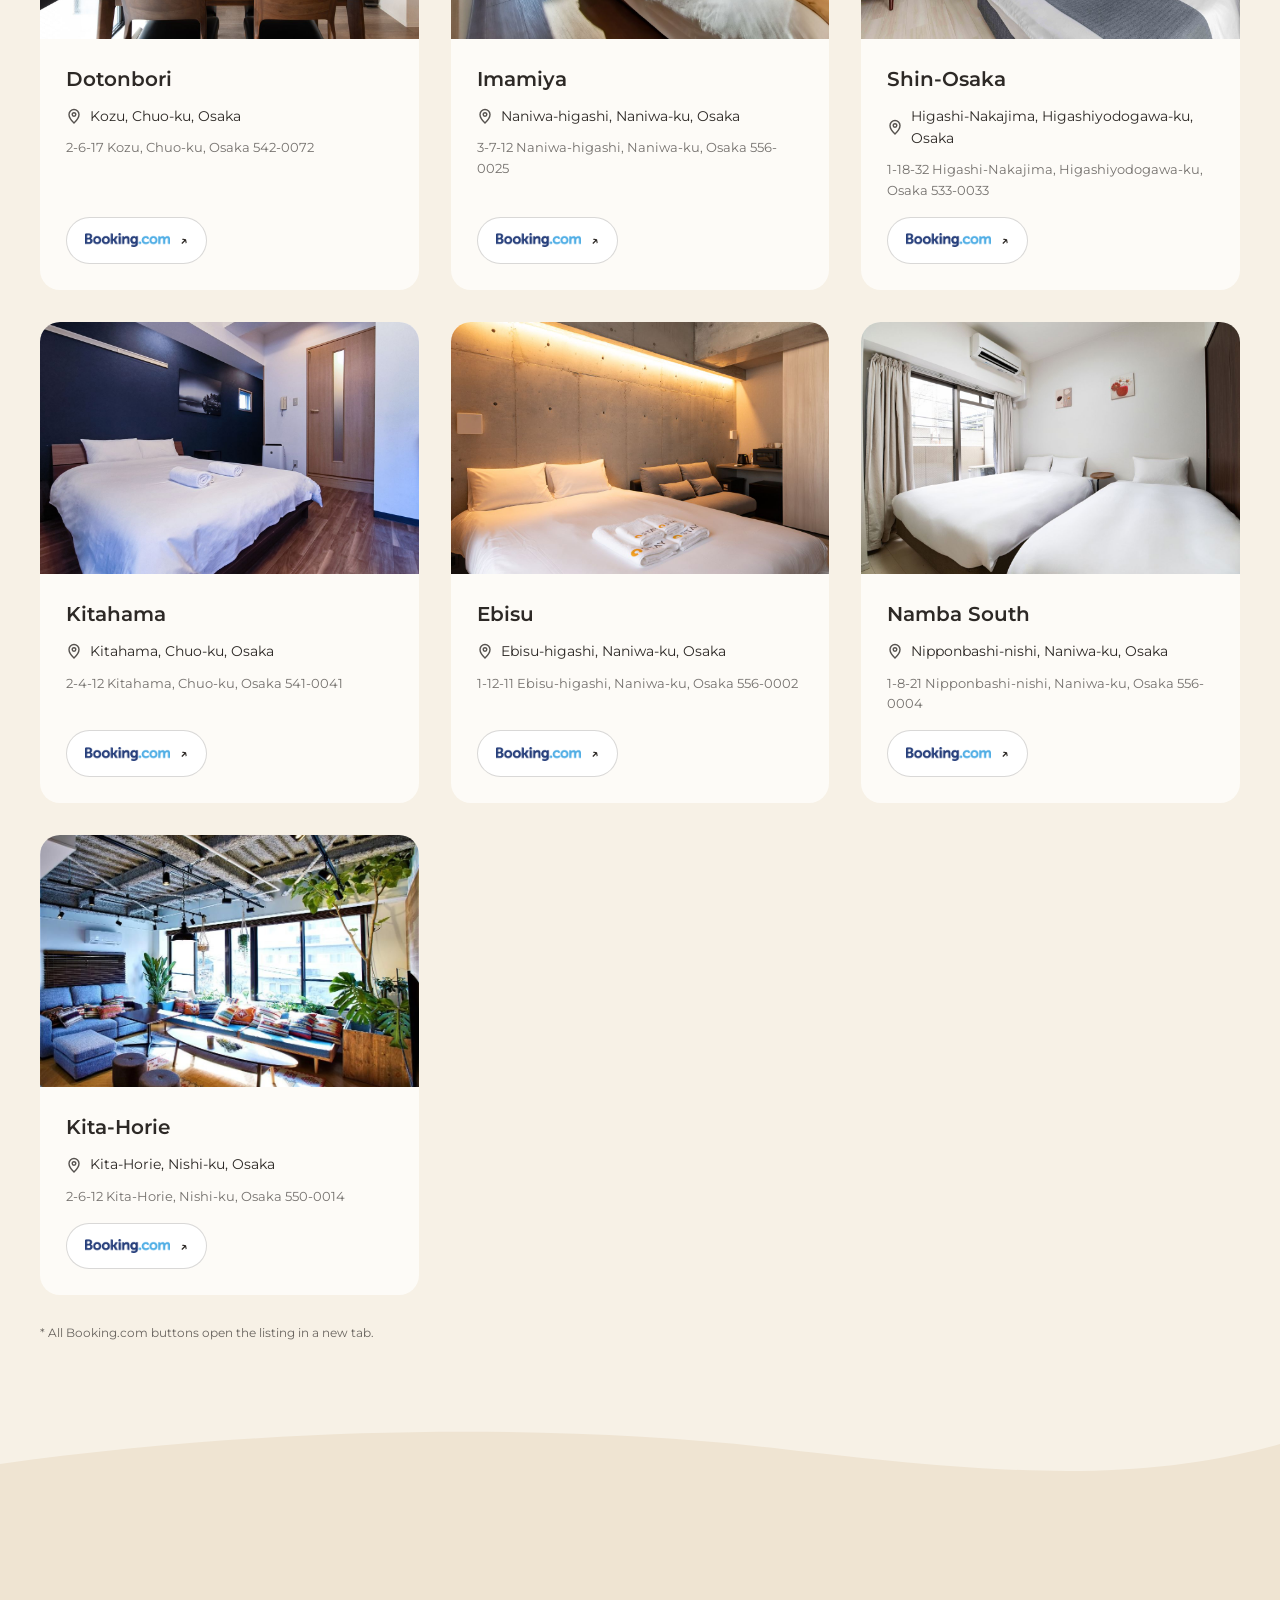
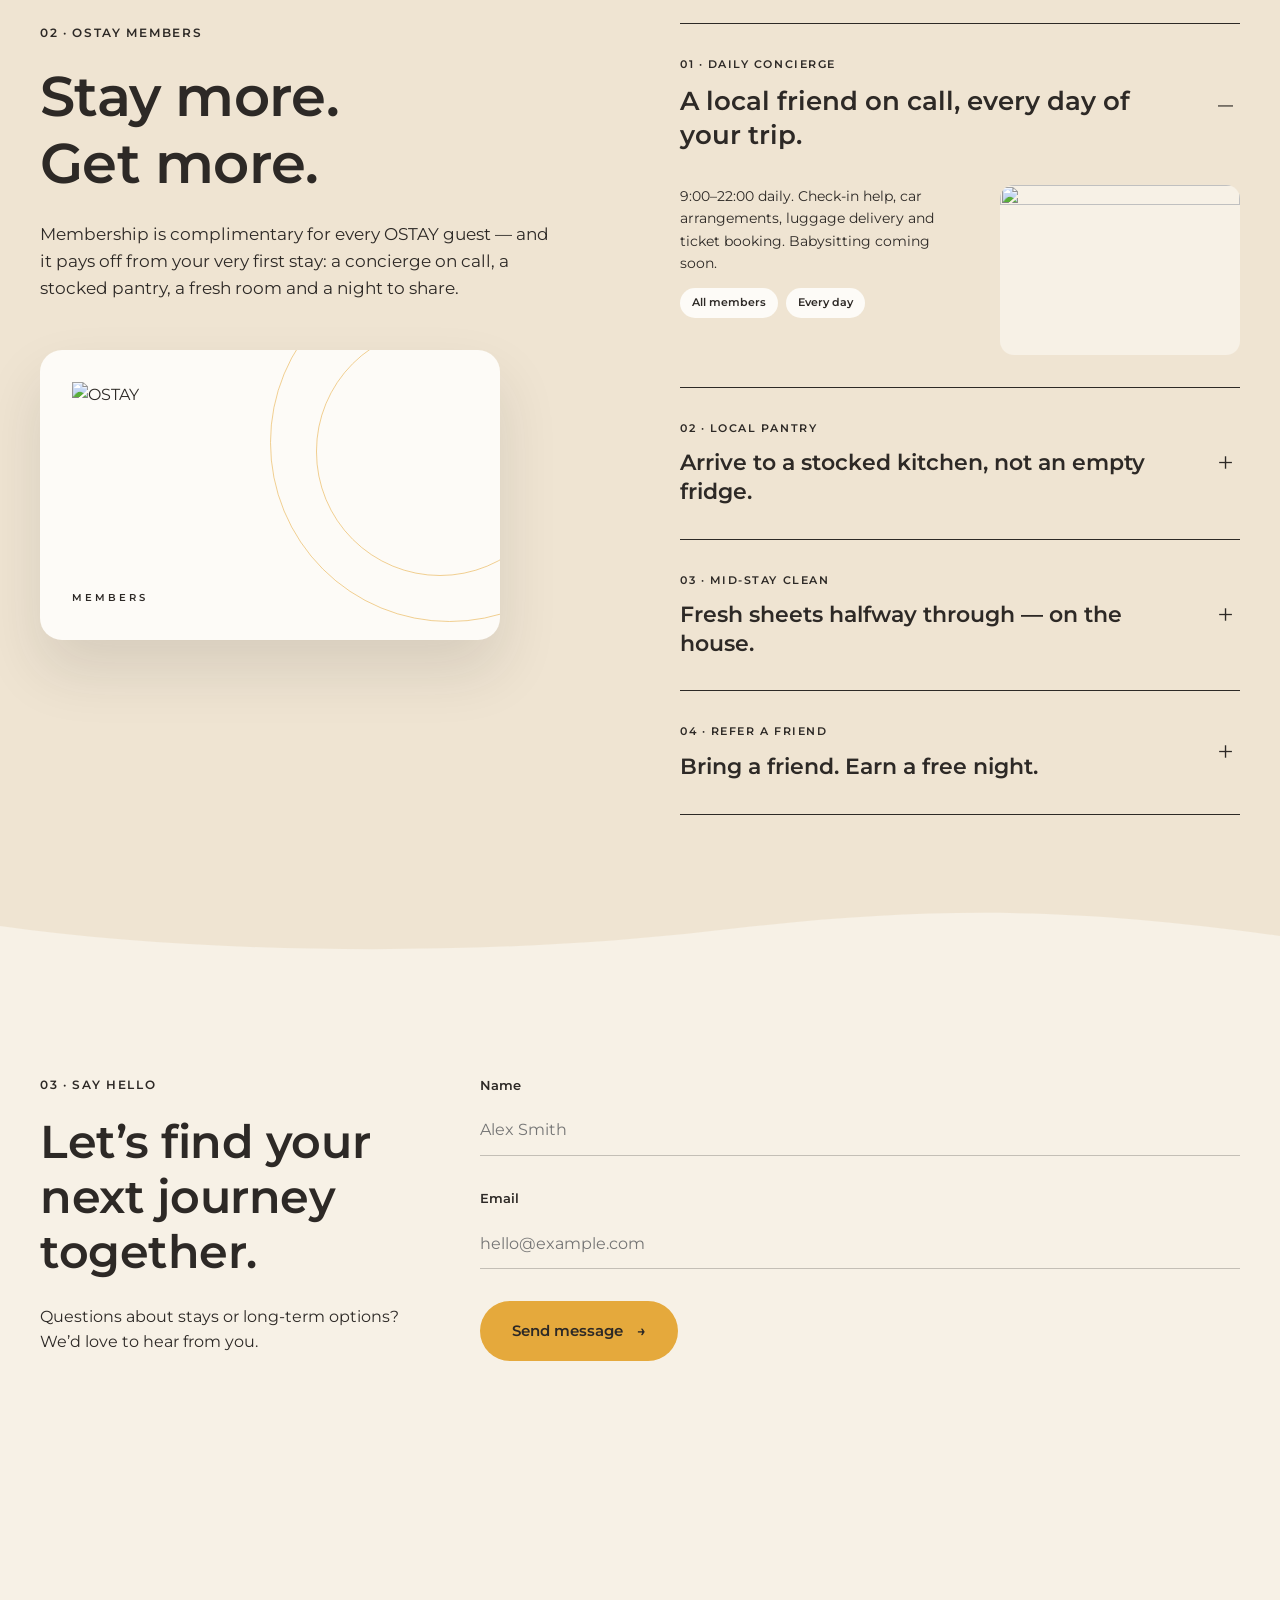
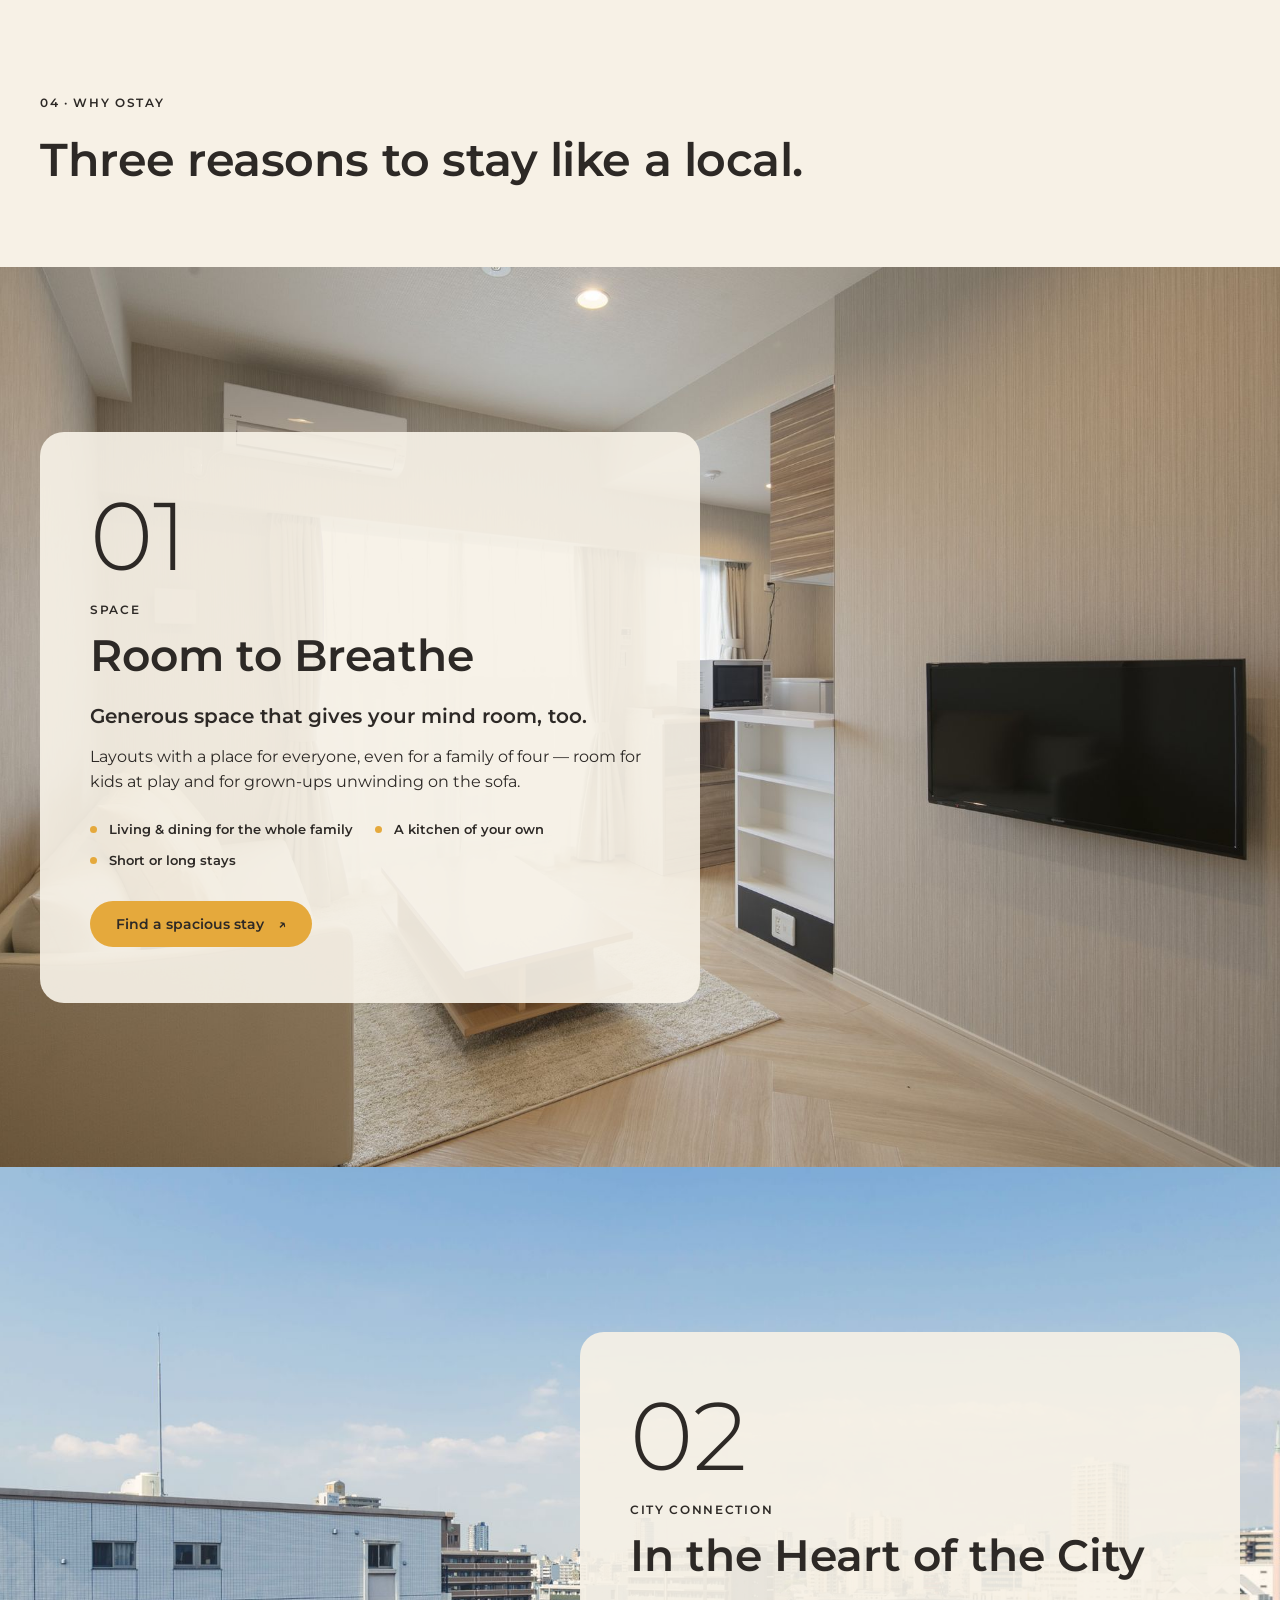
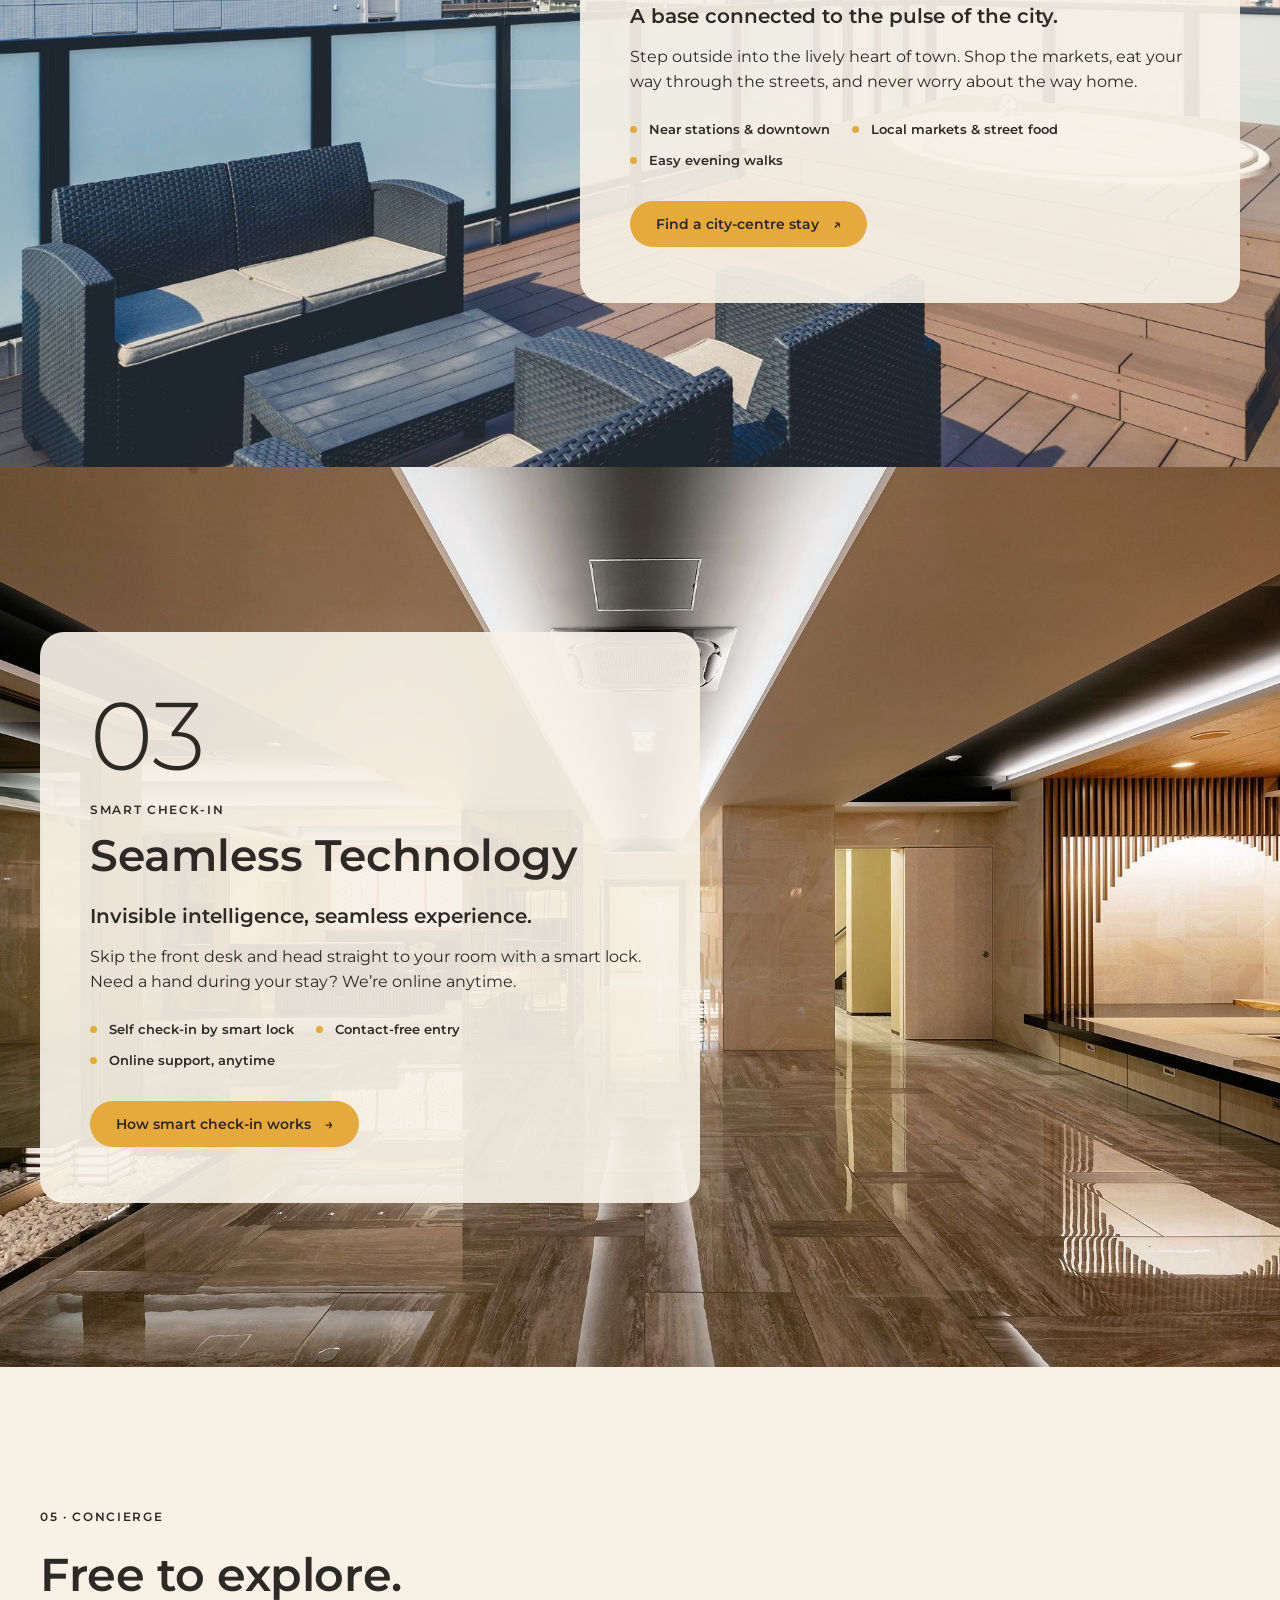
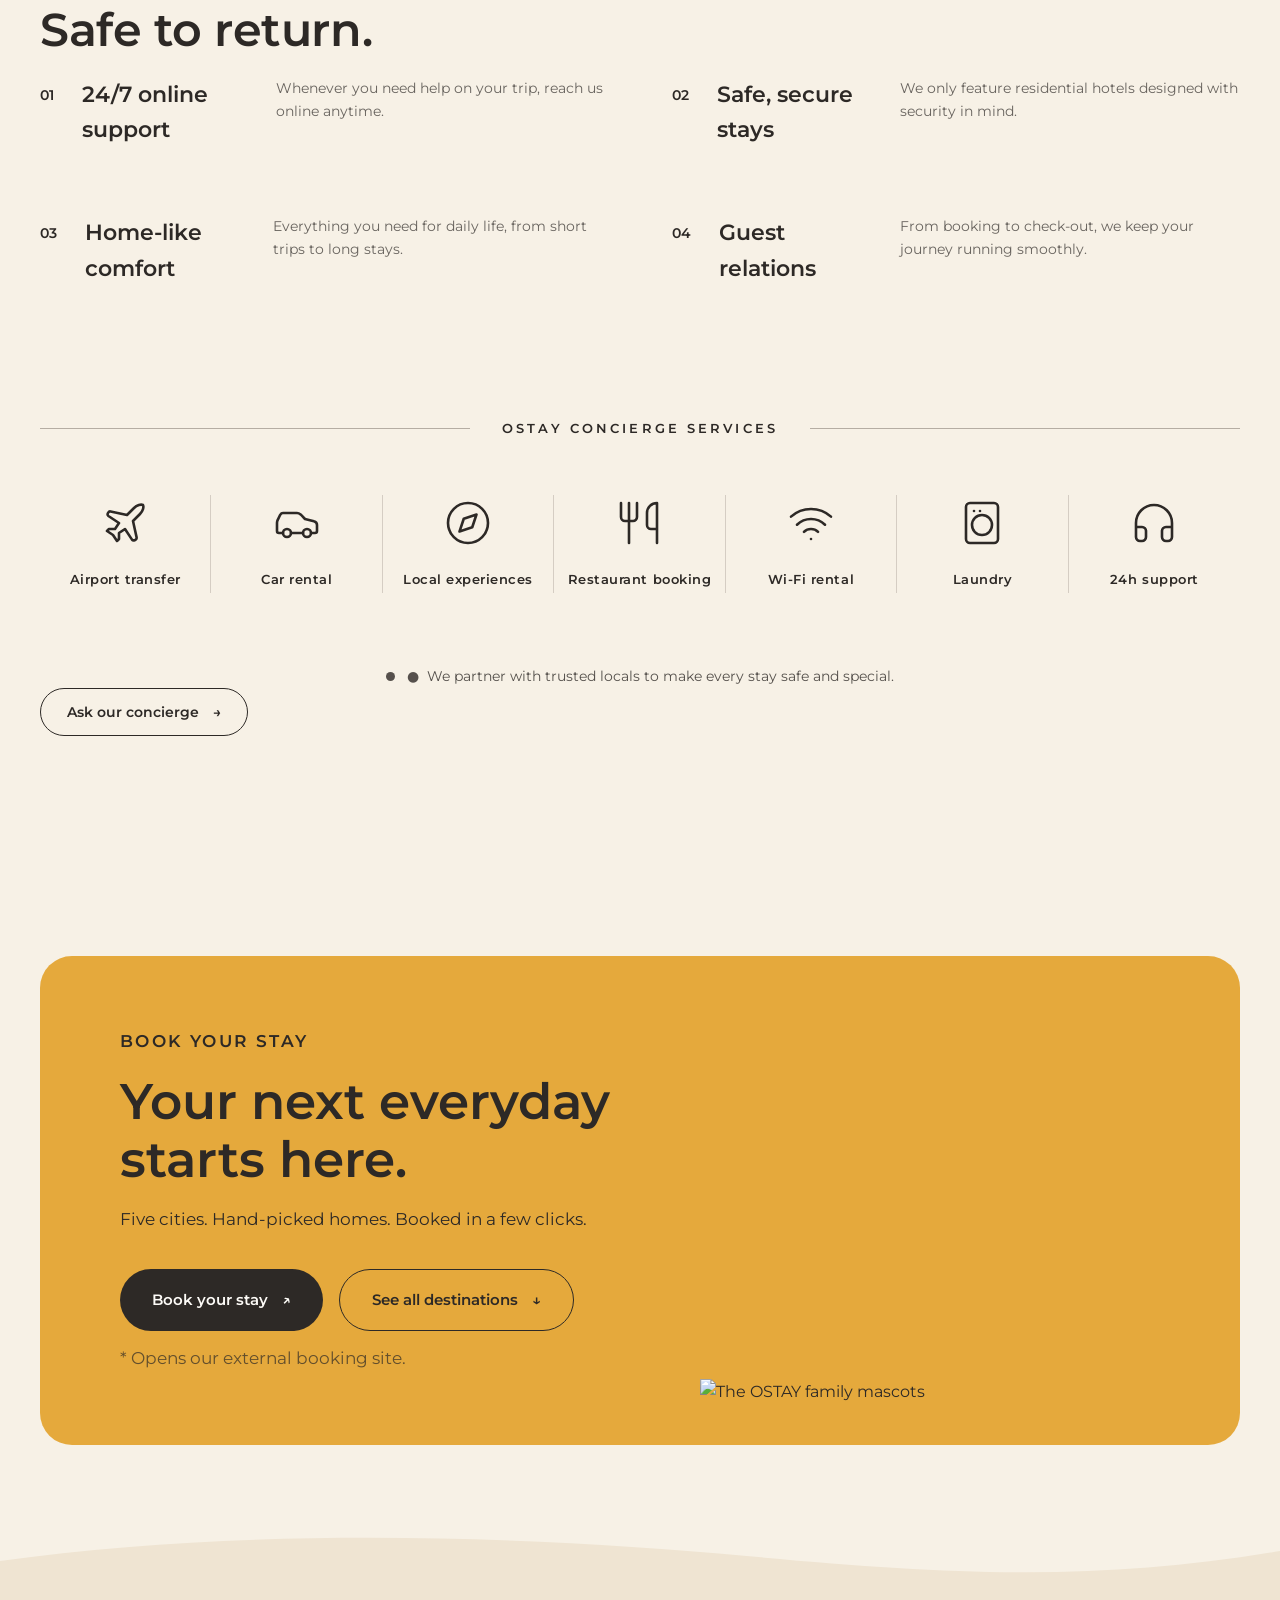
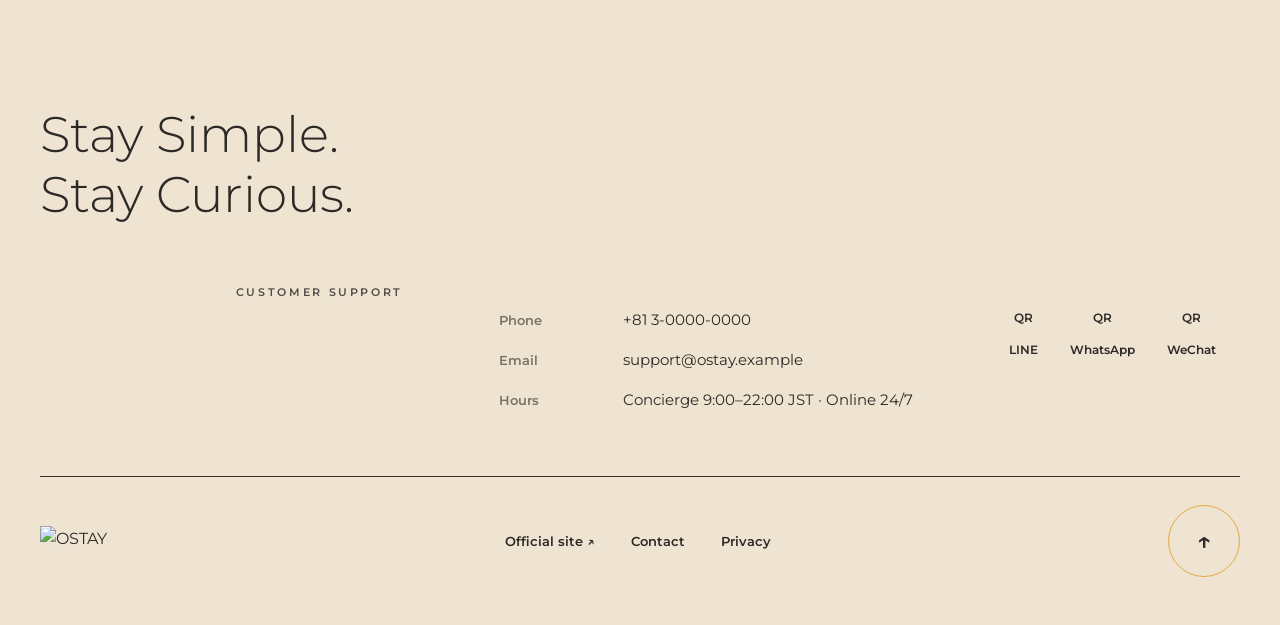
==== commit da6f5242: "Match Figma design" ====
--- a/index.html
+++ b/index.html
@@ -7,9 +7,8 @@
 <meta name="description" content="Residential stays across Japan & Asia. Borderless peace of mind for a journey that is truly yours.">
 <meta property="og:title" content="OSTAY — Stay Simple. Stay Curious.">
 <meta property="og:description" content="Residential stays across Japan & Asia.">
-<meta property="og:image" content="assets/hero/dotonbori-rooftop.jpg">
-<link rel="icon" type="image/png" href="assets/brand/favicon.png">
-<link rel="apple-touch-icon" href="assets/brand/apple-touch-icon.png">
+<meta property="og:image" content="assets/img/hero.jpg">
+<link rel="icon" href="assets/img/ostay-logo.png">
 <link rel="preconnect" href="https://fonts.googleapis.com">
 <link rel="preconnect" href="https://fonts.gstatic.com" crossorigin>
 <link href="https://fonts.googleapis.com/css2?family=Montserrat:wght@300;400;600&display=swap" rel="stylesheet">
@@ -20,7 +19,7 @@
 <!-- Header -->
 <header class="header" id="header">
   <div class="wrap">
-    <a href="#top" class="logo" aria-label="OSTAY home"><img src="assets/brand/ostay-logo.png" alt="OSTAY"></a>
+    <a href="#top" class="logo" aria-label="OSTAY home"><img src="assets/img/ostay-logo.png" alt="OSTAY"></a>
     <nav class="nav" id="nav">
       <a href="#why">Experience</a>
       <a href="#destinations">Destinations</a>
@@ -84,7 +83,7 @@
       <p class="lead" style="font-size:17px">Membership is complimentary for every OSTAY guest — and it pays off from your very first stay: a concierge on call, a stocked pantry, a fresh room and a night to share.</p>
       <div class="member-card" id="memberCard">
         <i class="ring r1"></i><i class="ring r2"></i>
-        <img src="assets/brand/ostay-logo.png" alt="OSTAY">
+        <img src="assets/img/ostay-logo.png" alt="OSTAY">
         <span>MEMBERS</span>
       </div>
     </div>
@@ -100,7 +99,7 @@
             <p>9:00–22:00 daily. Check-in help, car arrangements, luggage delivery and ticket booking. Babysitting coming soon.</p>
             <div class="hotel__tags"><span class="tag">All members</span><span class="tag">Every day</span></div>
           </div>
-          <img class="acc__img" src="assets/members/concierge-imamiya-lobby.jpg" alt="" loading="lazy">
+          <img class="acc__img" src="assets/img/benefit-concierge.jpg" alt="" loading="lazy">
         </div></div></div>
       </div>
       <div class="acc__item">
@@ -246,7 +245,7 @@
         <a class="btn btn--ghost" href="#destinations">See all destinations <span class="arr down">↓</span></a>
       </div>
       <p class="note">* Opens our external booking site.</p>
-      <img class="cta__mascot" src="assets/brand/mascot-family.webp" alt="The OSTAY family mascots">
+      <img class="cta__mascot" src="assets/img/mascot-family.png" alt="The OSTAY family mascots">
     </div>
   </div>
 </section>
@@ -260,28 +259,21 @@
     <div class="footer__top">
       <p class="footer__slogan">Stay Simple.<br>Stay Curious.</p>
       <div class="support">
-        <div class="support__col">
-          <p class="eyebrow">Customer support</p>
-          <dl>
-            <dt>Emergency</dt><dd><a href="tel:+81345883364">03 4588 3364</a></dd>
-            <dt>Email</dt><dd><a href="mailto:vip@ostay.net">vip@ostay.net</a></dd>
-            <dt>WhatsApp</dt><dd><a href="https://wa.me/818067467880" target="_blank" rel="noopener">+81 8067467880</a></dd>
-            <dt>LINE ID</dt><dd>18918689798</dd>
-            <dt>WeCom</dt><dd>18918689798</dd>
-          </dl>
+        <p class="eyebrow">Customer support</p>
+        <dl>
+          <dt>Phone</dt><dd><a href="tel:+81300000000">+81 3-0000-0000</a></dd>
+          <dt>Email</dt><dd><a href="mailto:support@ostay.example">support@ostay.example</a></dd>
+          <dt>Hours</dt><dd>Concierge 9:00–22:00 JST · Online 24/7</dd>
+        </dl>
+        <div class="qrs">
+          <div class="qr"><div>QR</div>LINE</div>
+          <div class="qr"><div>QR</div>WhatsApp</div>
+          <div class="qr"><div>QR</div>WeChat</div>
         </div>
-        <div class="support__col">
-          <p class="eyebrow">Scan to chat</p>
-          <div class="qrs">
-            <figure class="qr"><img src="assets/qr/line.png" alt="LINE QR code" loading="lazy"><figcaption>LINE</figcaption></figure>
-            <figure class="qr"><img src="assets/qr/whatsapp.png" alt="WhatsApp QR code" loading="lazy"><figcaption>WhatsApp</figcaption></figure>
-            <figure class="qr"><img src="assets/qr/wechat.png" alt="WeChat QR code" loading="lazy"><figcaption>WeChat</figcaption></figure>
-          </div>
-        </div>
       </div>
     </div>
     <div class="footer__bottom">
-      <img src="assets/brand/ostay-logo.png" alt="OSTAY">
+      <img src="assets/img/ostay-logo.png" alt="OSTAY">
       <div class="footer__links">
         <a data-booking="main" href="#" target="_blank" rel="noopener">Official site ↗</a>
         <a href="#contact">Contact</a>
--- a/style.css
+++ b/style.css
@@ -34,7 +34,7 @@
 .header.scrolled{box-shadow:0 1px 0 rgba(45,41,38,.12)}
 .header .wrap{height:100%;display:flex;align-items:center;justify-content:space-between}
 .header .logo img{height:36px;width:auto}
-.nav{display:flex;gap:44px;font-size:14px;font-weight:600}
+.nav{display:flex;gap:44px;font-size:14px;font-weight:600;margin-left:auto;margin-right:48px}
 .nav a{position:relative}
 .nav a::after{content:'';position:absolute;left:0;bottom:-6px;height:2px;width:0;background:var(--yellow);transition:width .3s var(--ease)}
 .nav a:hover::after{width:100%}
@@ -45,8 +45,8 @@
 .hero{position:relative;height:min(1200px,100vh);min-height:720px;overflow:hidden;padding-top:88px}
 .hero__bg{position:absolute;inset:88px 0 0 0;background:var(--sand) url(assets/hero/dotonbori-rooftop.jpg) center/cover no-repeat;animation:heroZoom 14s var(--ease) both}
 @keyframes heroZoom{from{transform:scale(1.06)}to{transform:scale(1)}}
-.hero__panel{position:relative;z-index:2;margin-top:clamp(60px,12vh,160px);max-width:560px;background:rgba(247,241,230,.9);padding:48px 48px 40px;border-radius:24px}
-.hero h1{font-size:clamp(44px,5.4vw,80px);font-weight:600;line-height:1.12;letter-spacing:-.02em;margin:18px 0 20px}
+.hero__panel{position:relative;z-index:2;margin-top:clamp(60px,12vh,160px);max-width:660px;background:rgba(247,241,230,.9);padding:48px 52px 40px;border-radius:24px}
+.hero h1{white-space:nowrap;font-size:clamp(44px,4.6vw,76px);font-weight:600;line-height:1.12;letter-spacing:-.02em;margin:18px 0 20px}
 .hero p.sub{font-size:20px;max-width:340px}
 .hero__ctas{display:flex;align-items:center;gap:32px;margin-top:36px;flex-wrap:wrap}
 .hero .note{margin-top:16px}
@@ -120,7 +120,7 @@
 .contact__grid{display:grid;grid-template-columns:1fr 760px;gap:80px}
 .form{display:flex;flex-direction:column;gap:32px}
 .field label{display:block;font-size:13px;font-weight:600;margin-bottom:10px}
-.field input{width:100%;border:0;border-bottom:1.5px solid var(--obsidian);background:transparent;padding:12px 0;font-size:16px;outline:none;transition:border-color .3s}
+.field input{width:100%;border:0;border-bottom:1px solid rgba(45,41,38,.25);background:transparent;padding:12px 0;font-size:16px;outline:none;transition:border-color .3s}
 .field input:focus{border-color:var(--yellow)}
 .form .btn{align-self:flex-start}
 .form-status{font-size:14px;min-height:1.4em}
@@ -132,30 +132,36 @@
 .band--city{background-image:url(assets/why/02-city-dotonbori-rooftop.jpg)}
 .band--tech{background-image:url(assets/why/03-tech-imamiya-lobby.jpg)}
 .band .wrap{width:100%}
-.band__card{max-width:620px;background:rgba(247,241,230,.92);padding:56px 50px;border-radius:24px}
+.band__card{max-width:660px;background:rgba(247,241,230,.92);padding:56px 50px;border-radius:24px}
 .band--right .band__card{margin-left:auto}
 .band__num{font-size:96px;font-weight:300;line-height:1}
 .band h3{font-size:44px;font-weight:600;line-height:1.2;margin:10px 0 18px}
 .band .tagline{font-size:20px;font-weight:600}
 .band p.body{font-size:16px;margin-top:12px}
-.dots{list-style:none;display:flex;flex-direction:column;gap:10px;margin:24px 0 30px;font-size:13px;font-weight:600}
+.dots{list-style:none;display:flex;flex-wrap:wrap;gap:10px 22px;margin:24px 0 30px;font-size:13px;font-weight:600}
 .dots li{display:flex;align-items:center;gap:12px}
 .dots li::before{content:'';width:7px;height:7px;border-radius:50%;background:var(--yellow)}
 
 /* Concierge */
-.cons__grid{display:grid;grid-template-columns:1fr 1fr;gap:80px;margin-top:0}
-.points{display:grid;grid-template-columns:1fr 1fr;gap:48px 40px;margin-top:56px}
-.points b{font-size:14px}
-.points h4{font-size:22px;font-weight:600;margin:6px 0 8px}
-.points p{font-size:14px;max-width:320px}
-.services h5{font-size:13px;font-weight:600;letter-spacing:.14em;padding-bottom:20px;border-bottom:1px solid var(--line)}
-.services ul{list-style:none;display:grid;grid-template-columns:repeat(4,1fr);border-bottom:1px solid var(--line)}
-.services li{display:flex;flex-direction:column;align-items:center;gap:12px;padding:28px 8px;font-size:13px;font-weight:600;text-align:center;border-right:1px solid var(--line);transition:background .3s}
-.services li:nth-child(4n){border-right:0}
-.services li:hover{background:var(--sand)}
+.cons__top{display:grid;grid-template-columns:1fr 840px;gap:80px;align-items:start}
+.cons__cta{margin-top:40px}
+.cons__cta-m{display:none}
+.points{display:grid;grid-template-columns:1fr 1fr;gap:56px 64px;margin-top:20px}
+.points>div{display:flex;gap:28px}
+.points b{font-size:14px;font-weight:600;padding-top:7px}
+.points h4{font-size:22px;font-weight:600;margin-bottom:12px}
+.points p{font-size:14px;opacity:.7;max-width:340px}
+.services{margin-top:120px}
+.services h5{display:flex;align-items:center;gap:32px;font-size:13px;font-weight:600;letter-spacing:.24em;text-transform:uppercase}
+.services h5::before,.services h5::after{content:'';flex:1;height:1px;background:var(--line);opacity:.35}
+.services ul{list-style:none;display:grid;grid-template-columns:repeat(7,1fr);margin-top:56px}
+.services li{display:flex;flex-direction:column;align-items:center;gap:22px;padding:4px 8px;font-size:13px;font-weight:600;letter-spacing:.04em;text-align:center;border-right:1px solid rgba(59,47,38,.18)}
+.services li:last-child{border-right:0}
 .services li img{width:48px;height:48px;transition:transform .3s var(--ease)}
 .services li:hover img{transform:translateY(-3px)}
-.services .partner{font-size:14px;margin:24px 0}
+.services li .sm{display:none}
+.services .partner{display:flex;align-items:center;justify-content:center;gap:12px;font-size:14px;opacity:.8;margin-top:72px}
+.services .partner::before{content:'';width:9px;height:9px;border-radius:50%;background:var(--obsidian)}
 
 /* Booking CTA */
 .cta{padding:80px 0}
@@ -170,7 +176,8 @@
 /* Footer */
 .footer{position:relative;background:var(--sand);padding:120px 0 48px;margin-top:60px}
 .footer .wave.top{top:-59px;height:60px}
-.footer__top{display:flex;justify-content:space-between;gap:60px;flex-wrap:wrap}
+.footer__top{display:flex;justify-content:space-between;align-items:flex-start;gap:60px;flex-wrap:wrap}
+.footer__top .support{margin-left:auto;margin-right:24px}
 .footer__slogan{font-size:clamp(38px,3.9vw,56px);font-weight:300;line-height:1.2}
 .support{display:flex;gap:96px;align-items:flex-start}
 .support .eyebrow{font-size:11px;letter-spacing:.24em;opacity:.8}
@@ -184,7 +191,7 @@
 .footer__bottom{display:flex;align-items:center;justify-content:space-between;border-top:1px solid var(--line);margin-top:64px;padding-top:28px;gap:24px;flex-wrap:wrap}
 .footer__bottom img{height:30px;width:auto}
 .footer__links{display:flex;gap:36px;font-size:13px;font-weight:600}
-.to-top{width:72px;height:72px;border-radius:50%;border:1.5px solid var(--obsidian);display:grid;place-items:center;font-size:24px;font-weight:600;transition:background .3s}
+.to-top{flex-shrink:0;width:72px;height:72px;border-radius:50%;border:1.5px solid var(--yellow);color:var(--obsidian);display:grid;place-items:center;font-size:24px;font-weight:600;transition:background .3s}
 .to-top:hover{background:var(--yellow);border-color:var(--yellow)}
 
 /* Sticky mobile bar */
@@ -197,7 +204,8 @@
 
 /* ---------- Tablet ---------- */
 @media (max-width:1200px){
-  .members__grid,.contact__grid,.cons__grid{grid-template-columns:1fr;gap:56px}
+  .members__grid,.contact__grid,.cons__top{grid-template-columns:1fr;gap:56px}
+  .services{margin-top:80px}
   .hotels{grid-template-columns:repeat(2,1fr)}
   .cta__mascot{width:340px;right:40px}
 }
@@ -238,20 +246,41 @@
   .acc__img{width:100%}
   .contact{padding:80px 0}
   .why__intro{padding-top:80px;padding-bottom:40px}
-  .band{min-height:0;display:block;background-size:0}
-  .band::before{content:'';display:block;aspect-ratio:4/3;background:inherit;background-size:cover;background-position:center}
+  .band{min-height:0;display:block;background:none!important;padding:0 20px}
+  .band::before{content:'';display:block;aspect-ratio:16/9;border-radius:16px;background-size:cover;background-position:center}
+  .band--space::before{background-image:url(assets/why/01-space-imamiya-interior.jpg)}
+  .band--city::before{background-image:url(assets/why/02-city-dotonbori-rooftop.jpg)}
+  .band--tech::before{background-image:url(assets/why/03-tech-imamiya-lobby.jpg)}
   .band .wrap{padding:0}
-  .band__card{border-radius:0;padding:36px 20px 56px;background:var(--bg);max-width:none}
-  .band__num{font-size:64px}
-  .band h3{font-size:30px}
+  .band__card{border-radius:0;padding:24px 0 56px;background:none;max-width:none}
+  .band__num{font-size:56px}
+  .band h3{font-size:28px;margin:6px 0 12px}
   .band .tagline{font-size:17px}
-  .points{grid-template-columns:1fr;gap:32px;margin-top:40px}
-  .services ul{grid-template-columns:repeat(2,1fr)}
-  .services li:nth-child(4n){border-right:1px solid var(--line)}
-  .services li:nth-child(2n){border-right:0}
-  .cta{padding:40px 0}
-  .cta__box{padding:44px 24px 220px;border-radius:24px}
-  .cta__mascot{width:280px;right:50%;transform:translateX(50%);bottom:24px;animation:none}
+  .band p.body{display:none}
+  .dots{display:block;margin:12px 0 24px;font-size:14px;font-weight:400;opacity:.75;line-height:1.7}
+  .dots li{display:inline}
+  .dots li::before{display:none}
+  .dots li+li::before{content:' · ';display:inline;width:auto;height:auto;background:none}
+  .points{grid-template-columns:1fr;gap:24px;margin-top:8px}
+  .points>div{gap:14px}
+  .points b{padding-top:4px}
+  .points h4{font-size:18px;margin-bottom:6px}
+  .points p{font-size:14px}
+  .cons__cta{display:none}
+  .services{margin-top:36px}
+  .services h5,.services .partner{display:none}
+  .services ul{grid-template-columns:repeat(4,1fr);gap:28px 4px;margin-top:0}
+  .services li{border:0;gap:12px;padding:0;font-size:12px}
+  .services li img{width:30px;height:30px}
+  .services li .lg{display:none}
+  .services li .sm{display:inline}
+  .cons__cta-m{display:flex;justify-content:center;width:100%;margin-top:36px}
+  .cta{padding:120px 0 40px}
+  .cta__box{padding:44px 24px 32px;border-radius:24px;overflow:visible;min-height:0}
+  .cta__mascot{width:220px;right:20px;top:-92px;bottom:auto;animation:none}
+  .cta__box h2{font-size:30px}
+  .cta__btns{flex-direction:column}
+  .cta__btns .btn{justify-content:center}
   .footer{padding:64px 0 120px;margin-top:0}
   .footer__top{flex-direction:column;gap:40px}
   .support{flex-direction:column;gap:40px}
@@ -260,7 +289,8 @@
   .qr img{width:96px;height:96px}
   .header .logo img{height:26px}
   .footer__links{gap:20px;flex-wrap:wrap}
-  .to-top{width:56px;height:56px;font-size:20px}
+  .to-top{display:none}
+  .footer__top .support{margin:0}
   .sticky-book{display:flex;position:fixed;left:12px;right:12px;bottom:12px;z-index:60;background:var(--obsidian);color:var(--ivory);border-radius:999px;padding:10px 10px 10px 22px;align-items:center;justify-content:space-between;box-shadow:0 12px 30px rgba(45,41,38,.25);transform:translateY(140%);transition:transform .4s var(--ease)}
   .sticky-book.show{transform:none}
   .sticky-book span{font-size:13px;font-weight:600}
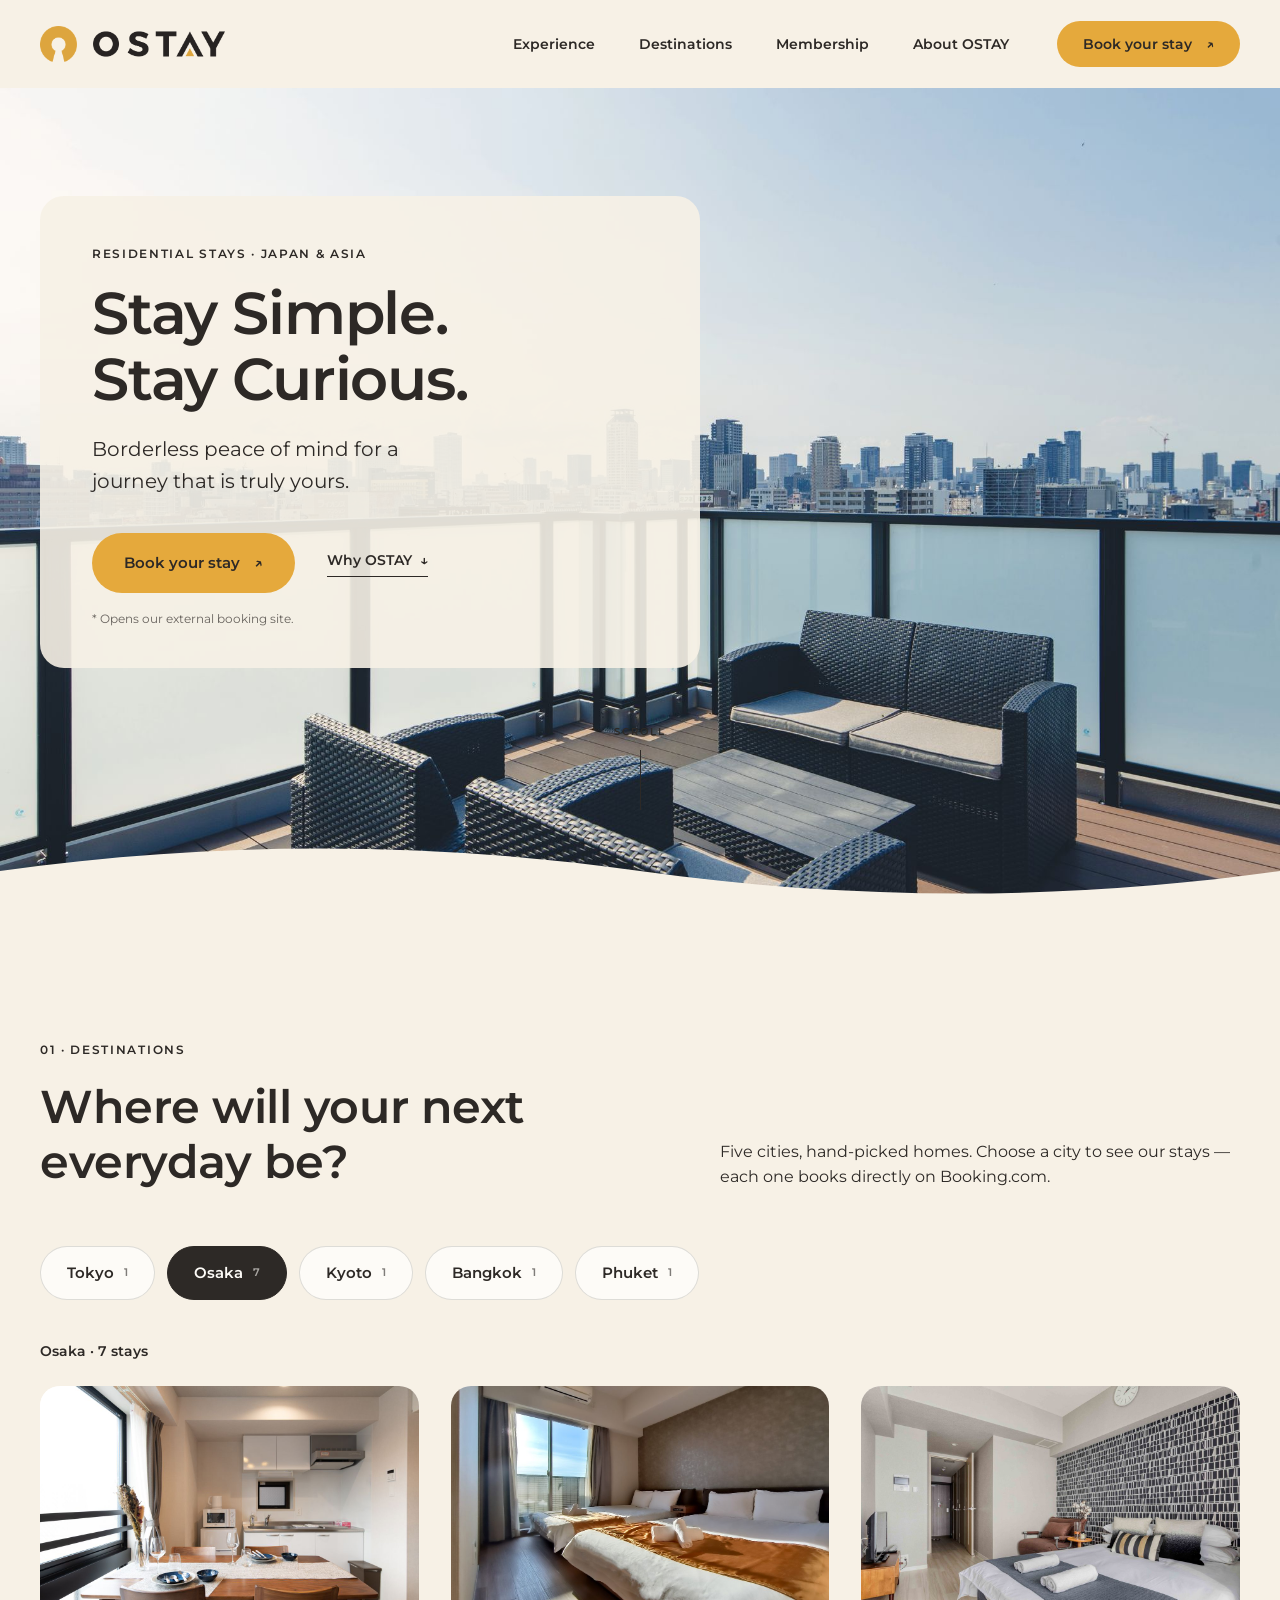
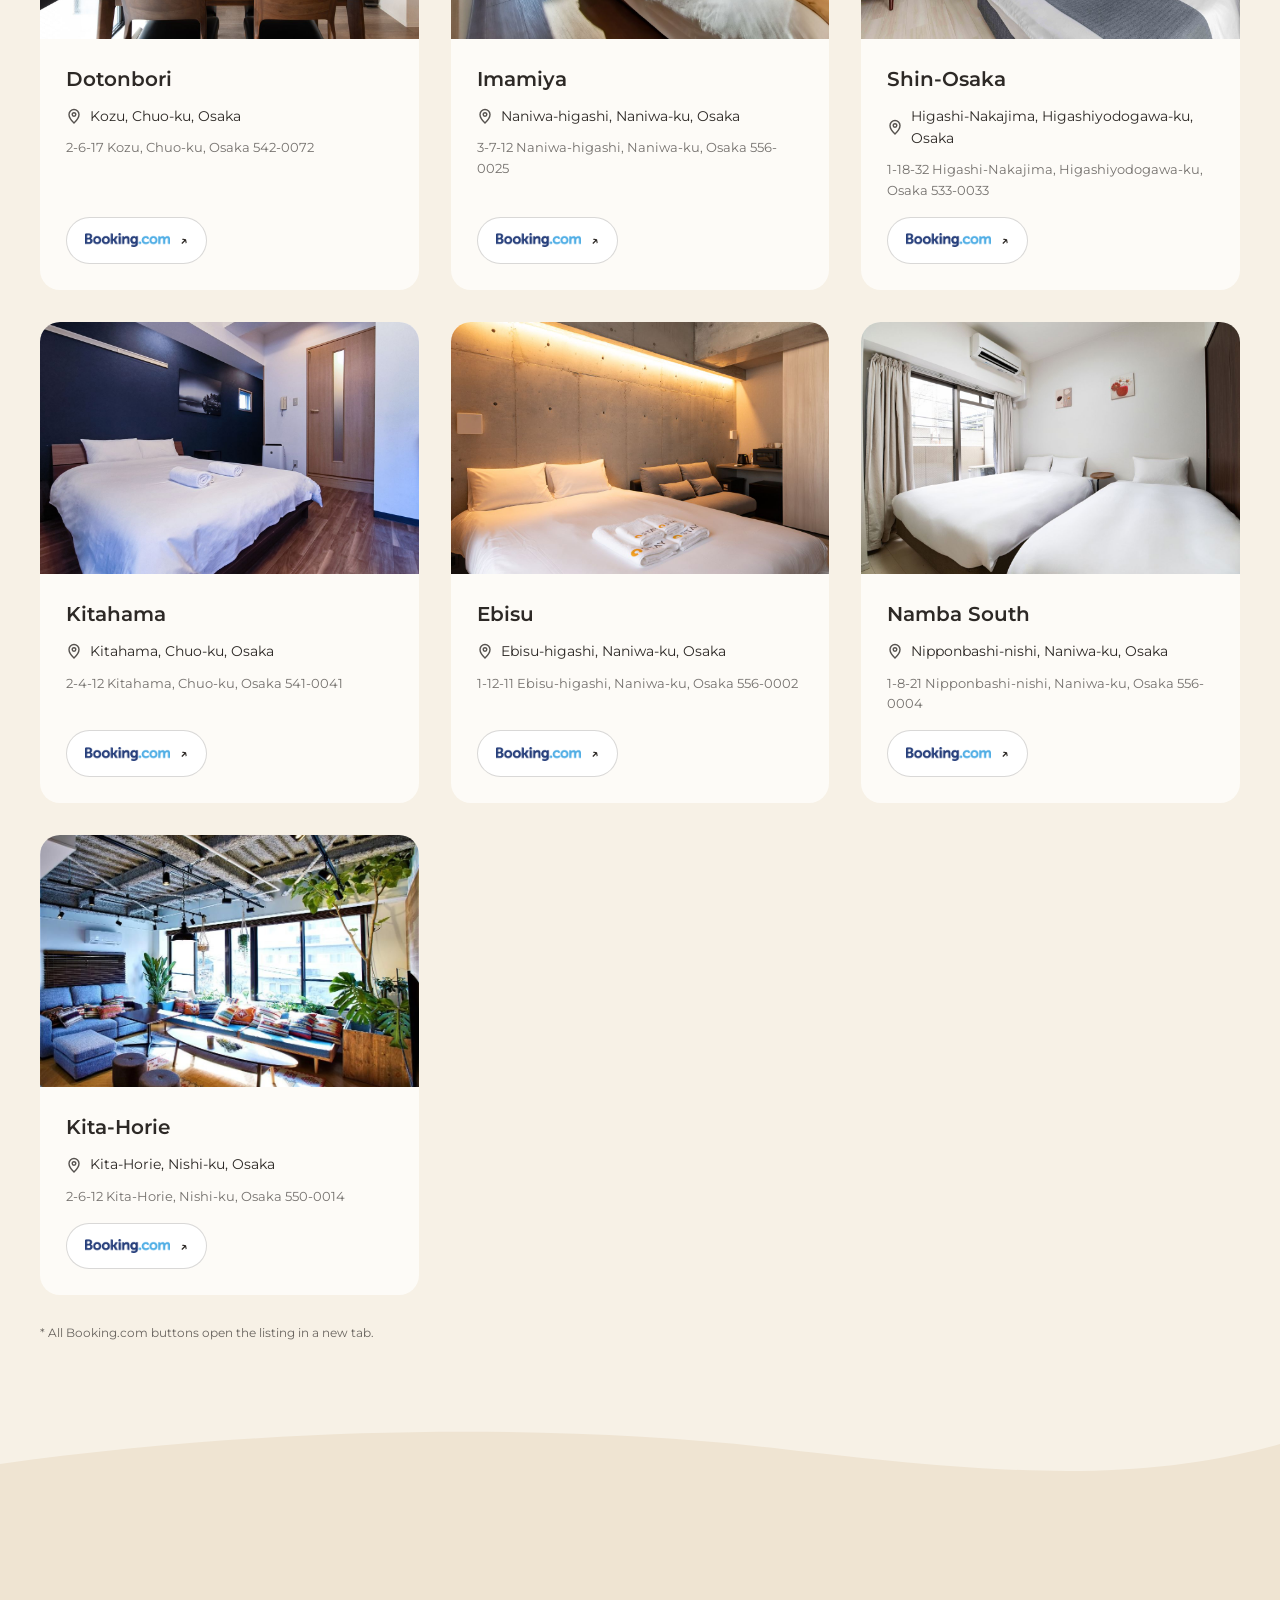
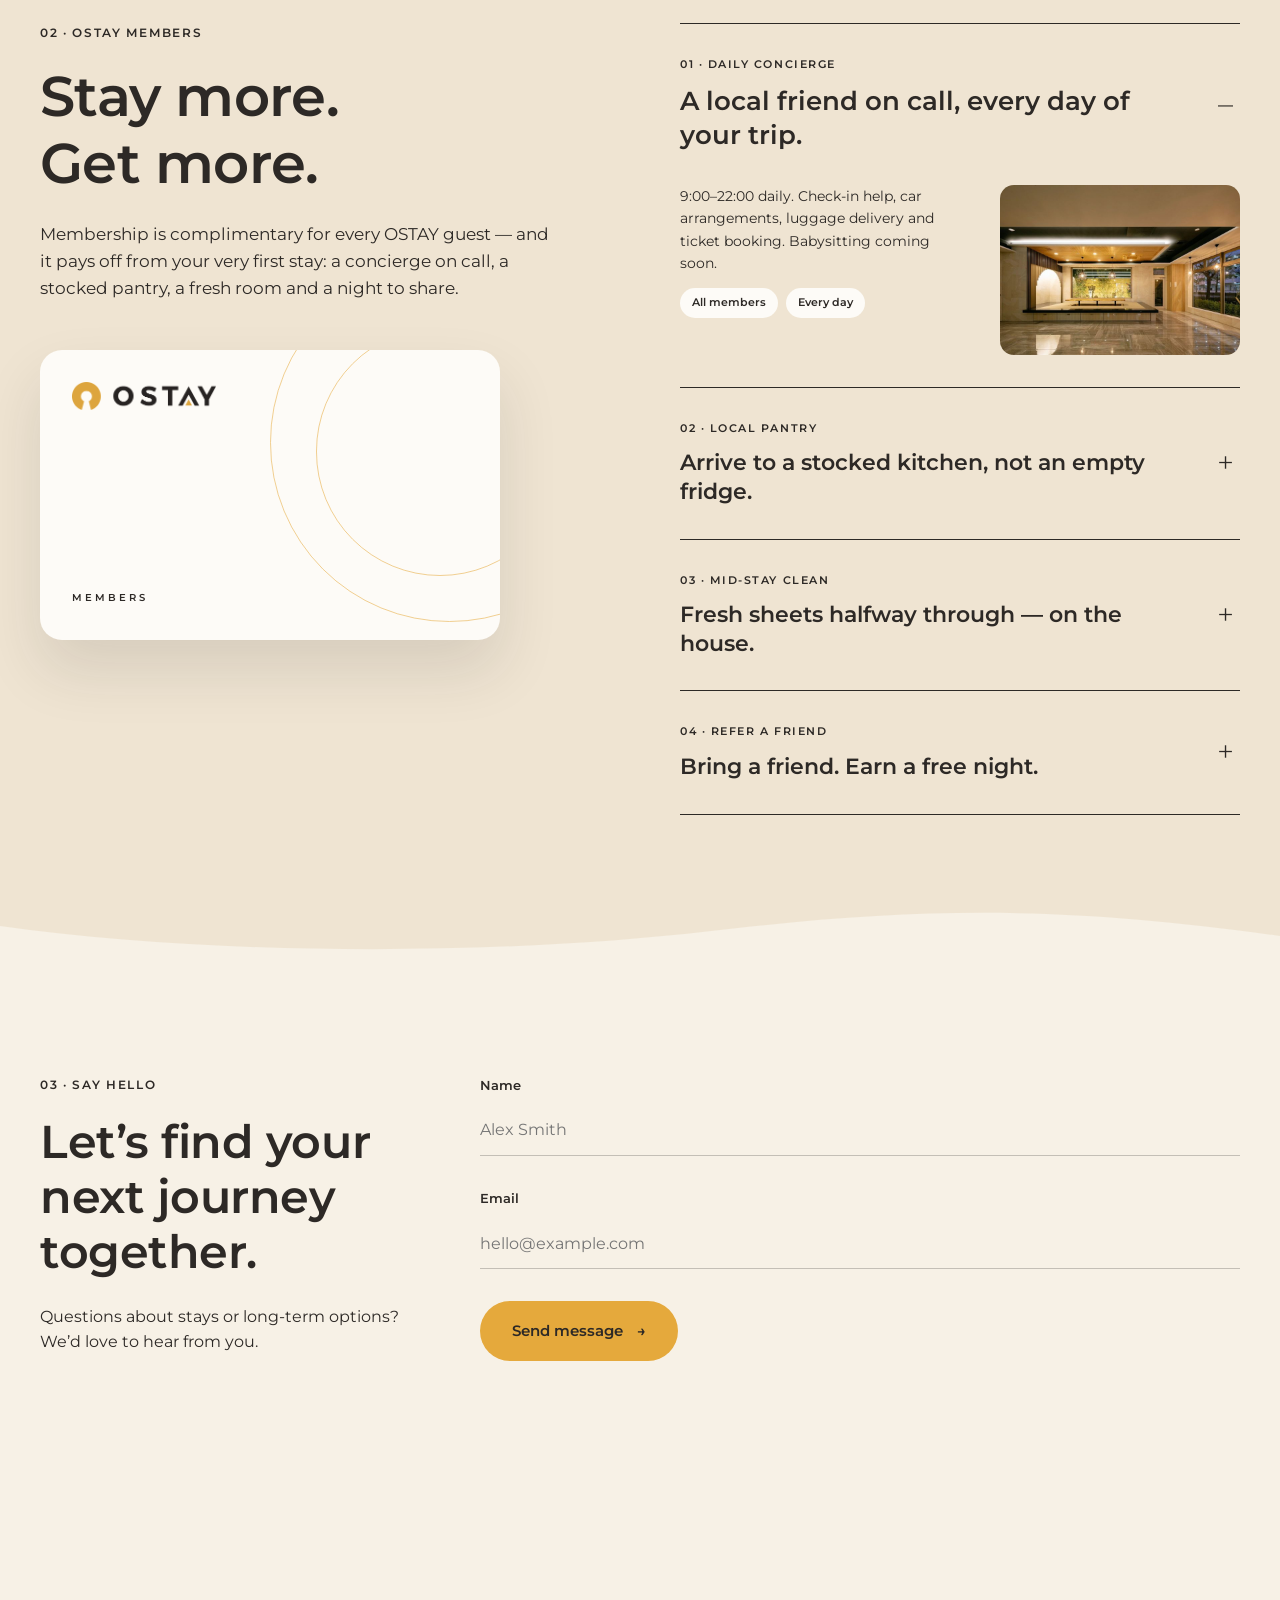
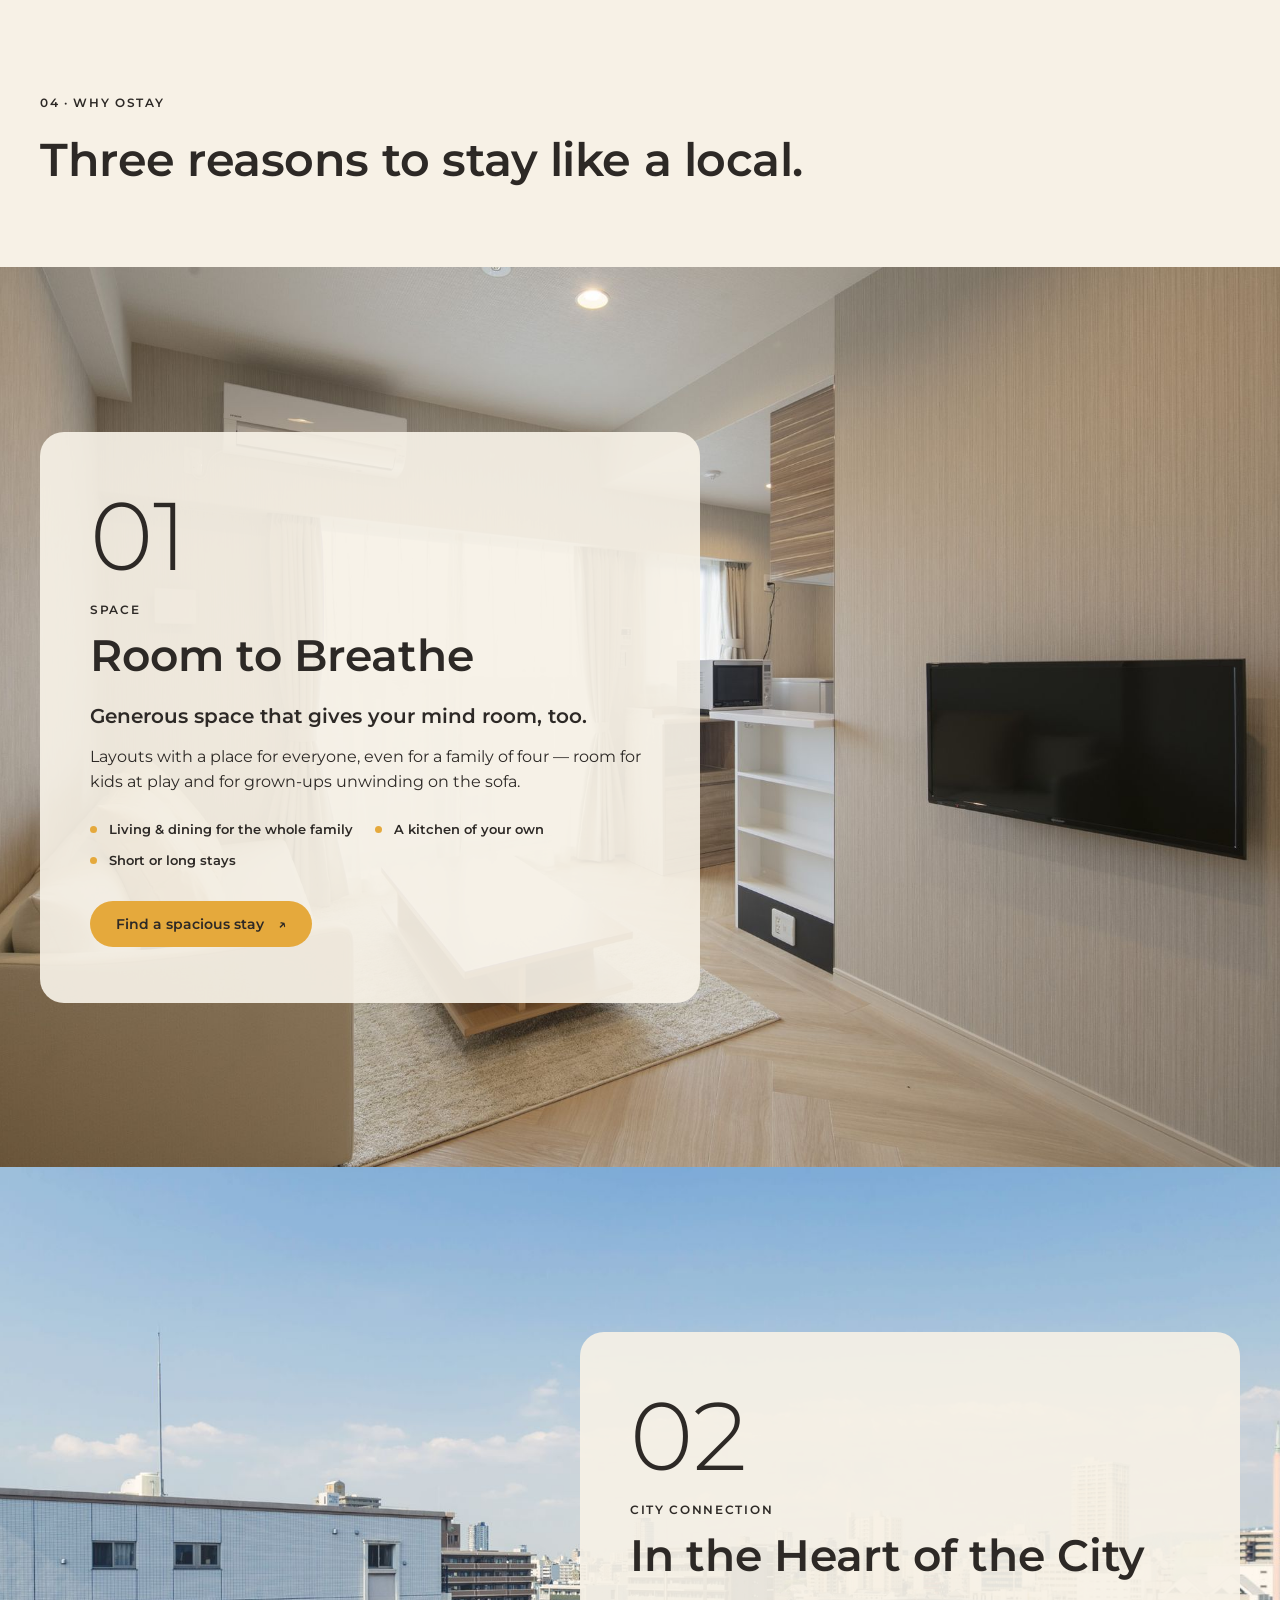
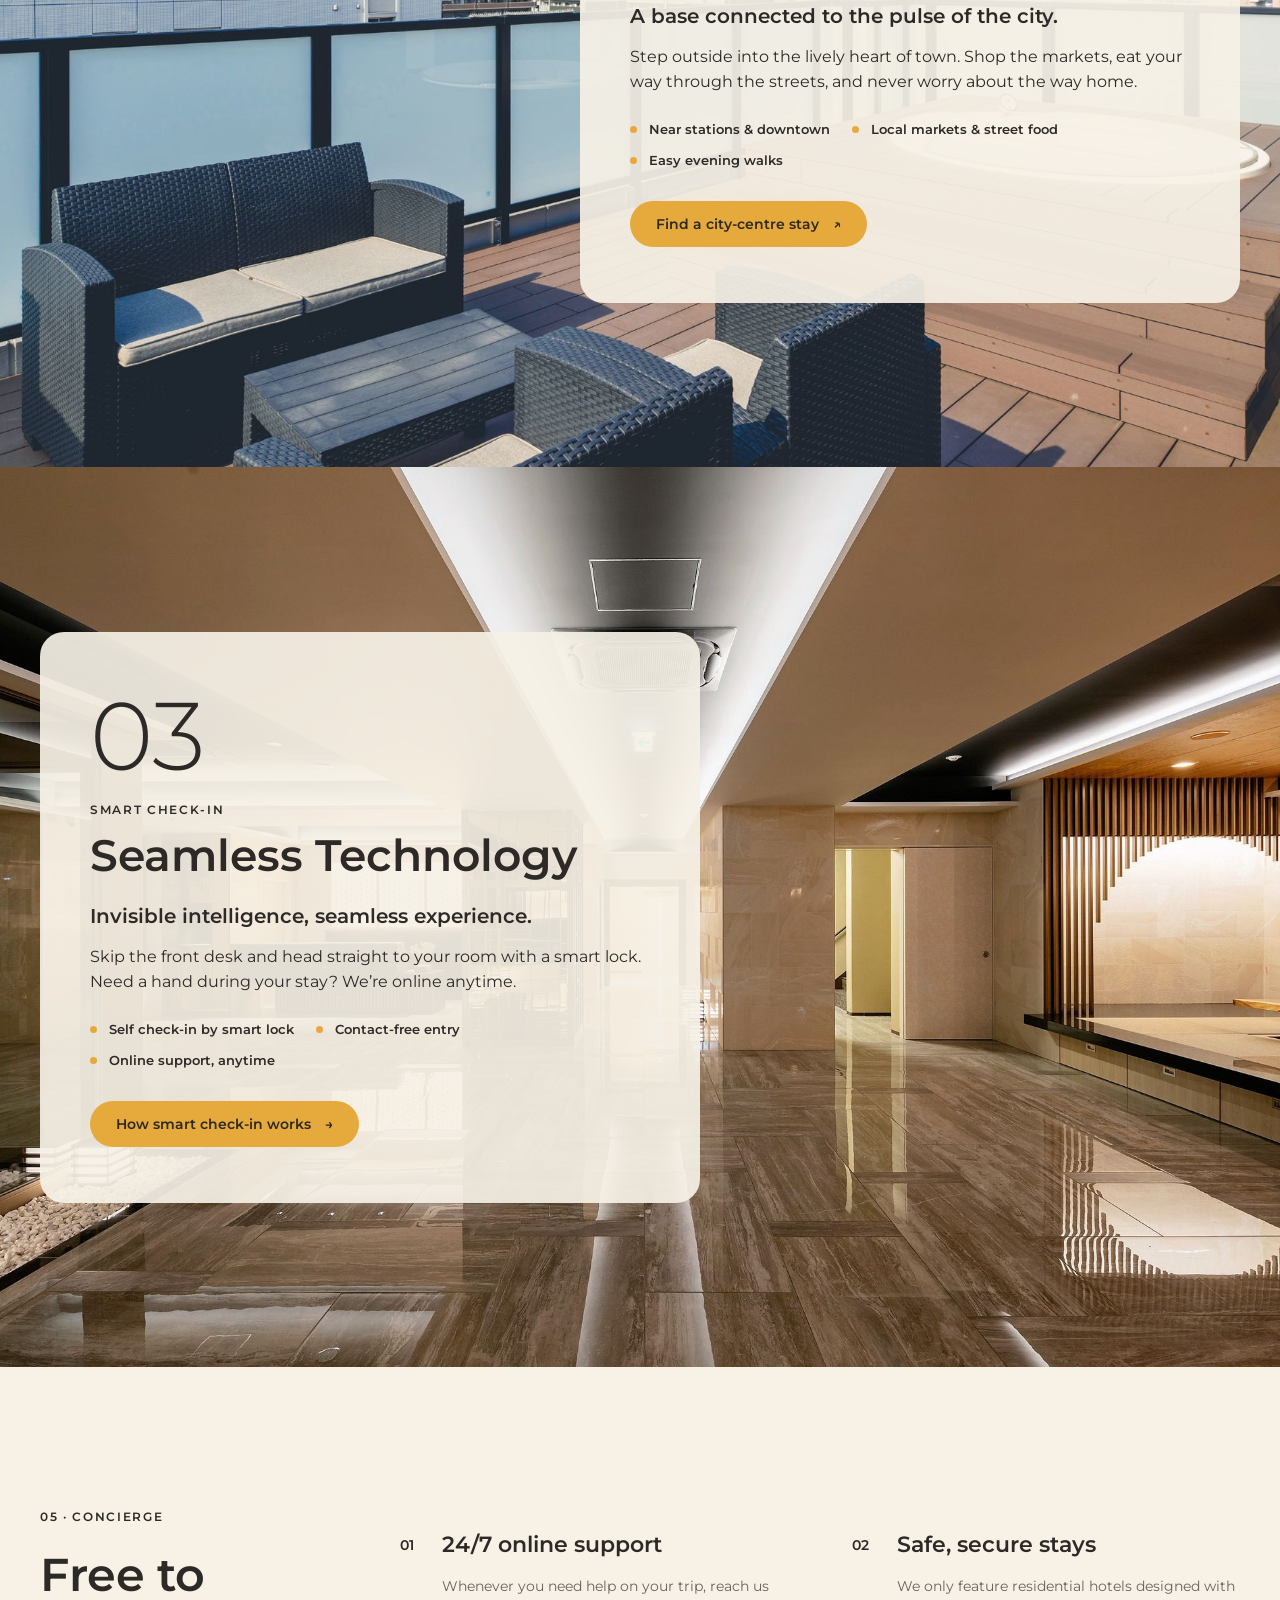
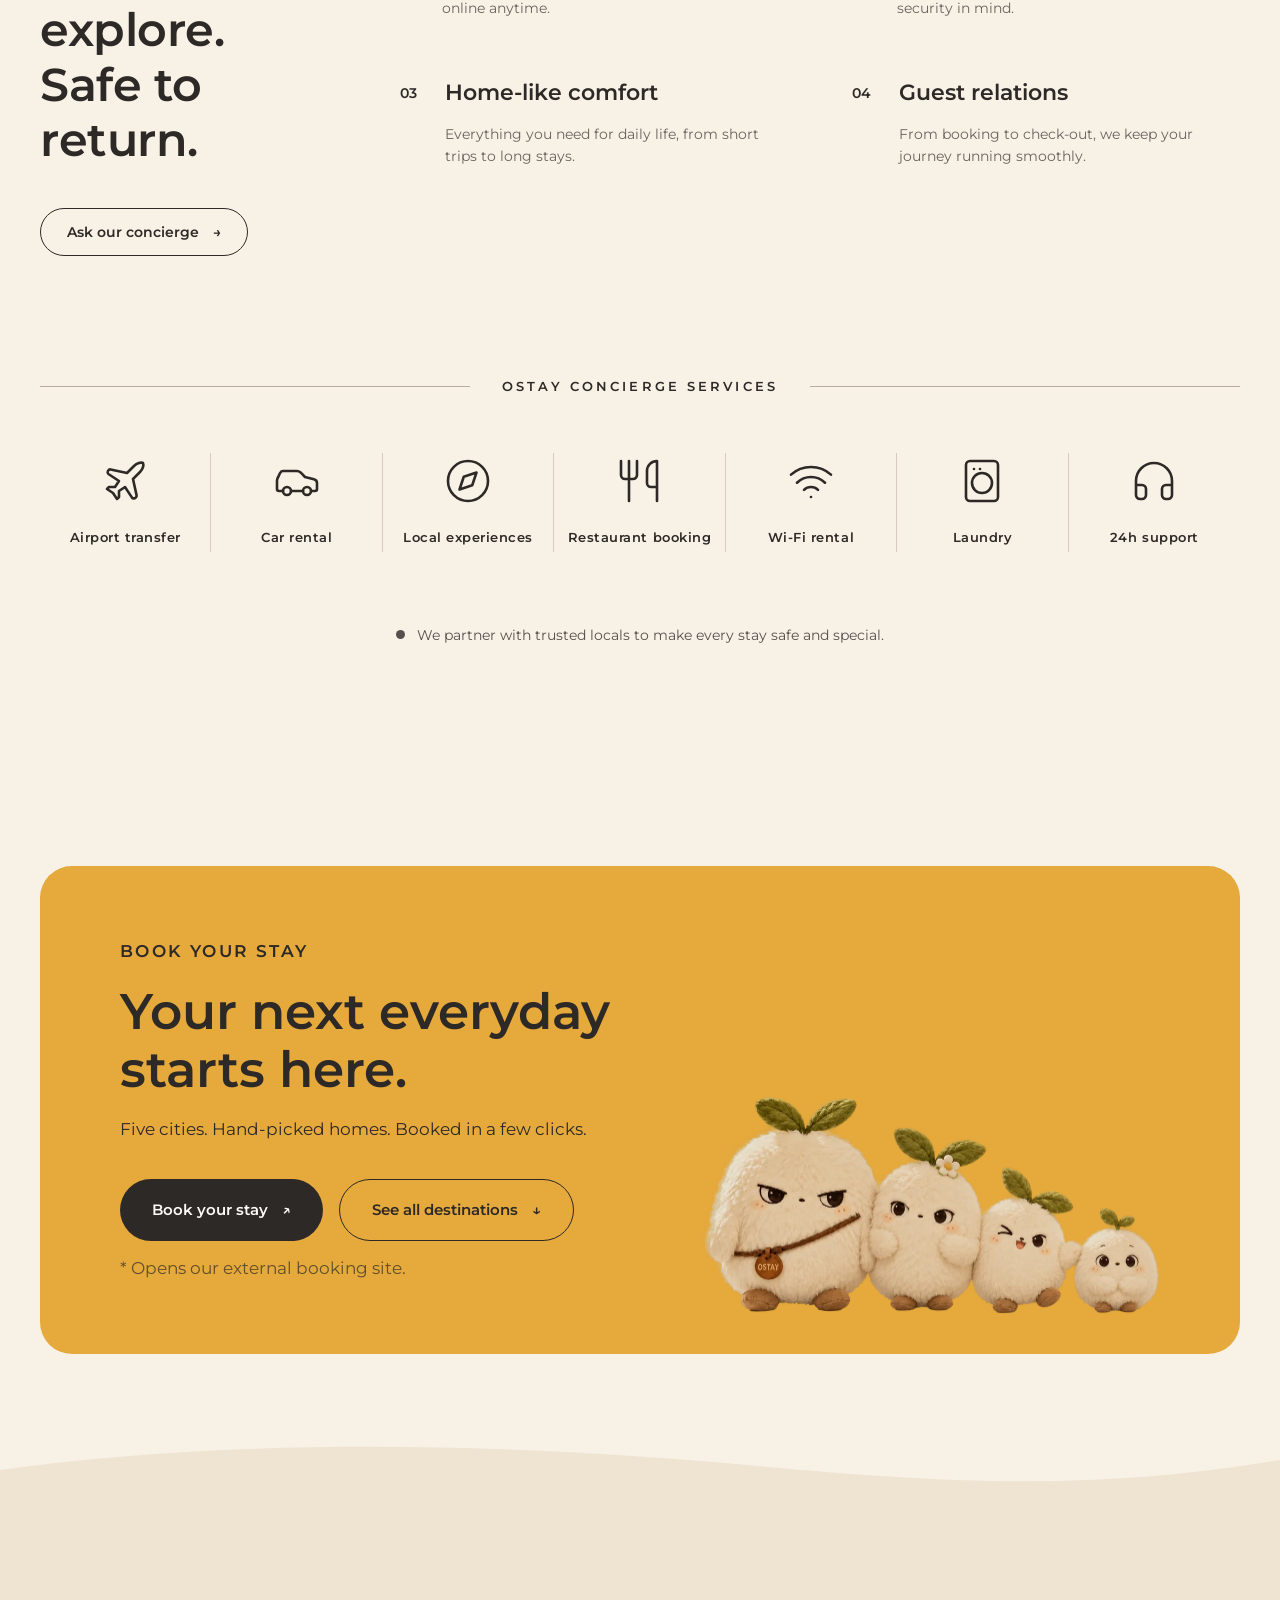
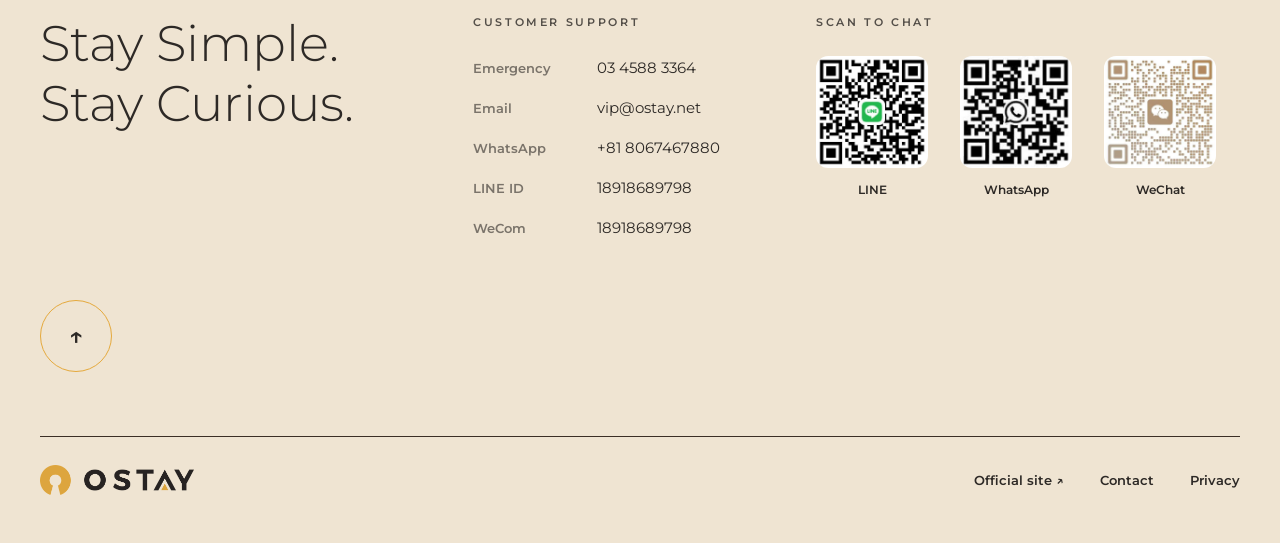
==== commit 002a7320: "Fix image paths" ====
--- a/index.html
+++ b/index.html
@@ -7,8 +7,9 @@
 <meta name="description" content="Residential stays across Japan & Asia. Borderless peace of mind for a journey that is truly yours.">
 <meta property="og:title" content="OSTAY — Stay Simple. Stay Curious.">
 <meta property="og:description" content="Residential stays across Japan & Asia.">
-<meta property="og:image" content="assets/img/hero.jpg">
-<link rel="icon" href="assets/img/ostay-logo.png">
+<meta property="og:image" content="assets/hero/dotonbori-rooftop.jpg">
+<link rel="icon" type="image/png" href="assets/brand/favicon.png">
+<link rel="apple-touch-icon" href="assets/brand/apple-touch-icon.png">
 <link rel="preconnect" href="https://fonts.googleapis.com">
 <link rel="preconnect" href="https://fonts.gstatic.com" crossorigin>
 <link href="https://fonts.googleapis.com/css2?family=Montserrat:wght@300;400;600&display=swap" rel="stylesheet">
@@ -19,7 +20,7 @@
 <!-- Header -->
 <header class="header" id="header">
   <div class="wrap">
-    <a href="#top" class="logo" aria-label="OSTAY home"><img src="assets/img/ostay-logo.png" alt="OSTAY"></a>
+    <a href="#top" class="logo" aria-label="OSTAY home"><img src="assets/brand/ostay-logo.png" alt="OSTAY"></a>
     <nav class="nav" id="nav">
       <a href="#why">Experience</a>
       <a href="#destinations">Destinations</a>
@@ -83,7 +84,7 @@
       <p class="lead" style="font-size:17px">Membership is complimentary for every OSTAY guest — and it pays off from your very first stay: a concierge on call, a stocked pantry, a fresh room and a night to share.</p>
       <div class="member-card" id="memberCard">
         <i class="ring r1"></i><i class="ring r2"></i>
-        <img src="assets/img/ostay-logo.png" alt="OSTAY">
+        <img src="assets/brand/ostay-logo.png" alt="OSTAY">
         <span>MEMBERS</span>
       </div>
     </div>
@@ -99,7 +100,7 @@
             <p>9:00–22:00 daily. Check-in help, car arrangements, luggage delivery and ticket booking. Babysitting coming soon.</p>
             <div class="hotel__tags"><span class="tag">All members</span><span class="tag">Every day</span></div>
           </div>
-          <img class="acc__img" src="assets/img/benefit-concierge.jpg" alt="" loading="lazy">
+          <img class="acc__img" src="assets/members/concierge-imamiya-lobby.jpg" alt="" loading="lazy">
         </div></div></div>
       </div>
       <div class="acc__item">
@@ -204,31 +205,34 @@
 </section>
 
 <!-- 05 Concierge -->
-<section class="section" id="concierge">
-  <div class="wrap cons__grid">
-    <div class="reveal">
-      <p class="eyebrow">05 · Concierge</p>
-      <h2 class="h2">Free to explore.<br>Safe to return.</h2>
-      <div class="points">
-        <div><b>01</b><h4>24/7 online support</h4><p>Whenever you need help on your trip, reach us online anytime.</p></div>
-        <div><b>02</b><h4>Safe, secure stays</h4><p>We only feature residential hotels designed with security in mind.</p></div>
-        <div><b>03</b><h4>Home-like comfort</h4><p>Everything you need for daily life, from short trips to long stays.</p></div>
-        <div><b>04</b><h4>Guest relations</h4><p>From booking to check-out, we keep your journey running smoothly.</p></div>
+<section class="section cons" id="concierge">
+  <div class="wrap">
+    <div class="cons__top">
+      <div class="cons__head reveal">
+        <p class="eyebrow">05 · Concierge</p>
+        <h2 class="h2">Free to explore.<br>Safe to return.</h2>
+        <a class="btn btn--ghost btn--sm cons__cta" href="#contact">Ask our concierge <span class="arr fwd">→</span></a>
+      </div>
+      <div class="points reveal">
+        <div><b>01</b><div><h4>24/7 online support</h4><p>Whenever you need help on your trip, reach us online anytime.</p></div></div>
+        <div><b>02</b><div><h4>Safe, secure stays</h4><p>We only feature residential hotels designed with security in mind.</p></div></div>
+        <div><b>03</b><div><h4>Home-like comfort</h4><p>Everything you need for daily life, from short trips to long stays.</p></div></div>
+        <div><b>04</b><div><h4>Guest relations</h4><p>From booking to check-out, we keep your journey running smoothly.</p></div></div>
       </div>
     </div>
     <div class="services reveal">
-      <h5>OSTAY CONCIERGE SERVICES</h5>
+      <h5><span>OSTAY Concierge Services</span></h5>
       <ul>
-        <li><img src="assets/icons/airport.svg" alt="">Airport transfer</li>
-        <li><img src="assets/icons/car.svg" alt="">Car rental</li>
-        <li><img src="assets/icons/local.svg" alt="">Local experiences</li>
-        <li><img src="assets/icons/restaurant.svg" alt="">Restaurant booking</li>
-        <li><img src="assets/icons/wifi.svg" alt="">Wi-Fi rental</li>
-        <li><img src="assets/icons/laundry.svg" alt="">Laundry</li>
-        <li><img src="assets/icons/support.svg" alt="">24h support</li>
+        <li><img src="assets/icons/airport.svg" alt=""><span class="lg">Airport transfer</span><span class="sm">Airport</span></li>
+        <li><img src="assets/icons/car.svg" alt=""><span class="lg">Car rental</span><span class="sm">Car rental</span></li>
+        <li><img src="assets/icons/local.svg" alt=""><span class="lg">Local experiences</span><span class="sm">Local tours</span></li>
+        <li><img src="assets/icons/restaurant.svg" alt=""><span class="lg">Restaurant booking</span><span class="sm">Dining</span></li>
+        <li><img src="assets/icons/wifi.svg" alt=""><span class="lg">Wi-Fi rental</span><span class="sm">Wi-Fi</span></li>
+        <li><img src="assets/icons/laundry.svg" alt=""><span class="lg">Laundry</span><span class="sm">Laundry</span></li>
+        <li><img src="assets/icons/support.svg" alt=""><span class="lg">24h support</span><span class="sm">24h support</span></li>
       </ul>
-      <p class="partner">●&nbsp; We partner with trusted locals to make every stay safe and special.</p>
-      <a class="btn btn--ghost btn--sm" href="#contact">Ask our concierge <span class="arr fwd">→</span></a>
+      <p class="partner">We partner with trusted locals to make every stay safe and special.</p>
+      <a class="btn btn--ghost cons__cta-m" href="#contact">Ask our concierge <span class="arr fwd">→</span></a>
     </div>
   </div>
 </section>
@@ -245,7 +249,7 @@
         <a class="btn btn--ghost" href="#destinations">See all destinations <span class="arr down">↓</span></a>
       </div>
       <p class="note">* Opens our external booking site.</p>
-      <img class="cta__mascot" src="assets/img/mascot-family.png" alt="The OSTAY family mascots">
+      <img class="cta__mascot" src="assets/brand/mascot-family.webp" alt="The OSTAY family mascots">
     </div>
   </div>
 </section>
@@ -259,27 +263,34 @@
     <div class="footer__top">
       <p class="footer__slogan">Stay Simple.<br>Stay Curious.</p>
       <div class="support">
-        <p class="eyebrow">Customer support</p>
-        <dl>
-          <dt>Phone</dt><dd><a href="tel:+81300000000">+81 3-0000-0000</a></dd>
-          <dt>Email</dt><dd><a href="mailto:support@ostay.example">support@ostay.example</a></dd>
-          <dt>Hours</dt><dd>Concierge 9:00–22:00 JST · Online 24/7</dd>
-        </dl>
-        <div class="qrs">
-          <div class="qr"><div>QR</div>LINE</div>
-          <div class="qr"><div>QR</div>WhatsApp</div>
-          <div class="qr"><div>QR</div>WeChat</div>
+        <div class="support__col">
+          <p class="eyebrow">Customer support</p>
+          <dl>
+            <dt>Emergency</dt><dd><a href="tel:+81345883364">03 4588 3364</a></dd>
+            <dt>Email</dt><dd><a href="mailto:vip@ostay.net">vip@ostay.net</a></dd>
+            <dt>WhatsApp</dt><dd><a href="https://wa.me/818067467880" target="_blank" rel="noopener">+81 8067467880</a></dd>
+            <dt>LINE ID</dt><dd>18918689798</dd>
+            <dt>WeCom</dt><dd>18918689798</dd>
+          </dl>
         </div>
-      </div>
+        <div class="support__col">
+          <p class="eyebrow">Scan to chat</p>
+          <div class="qrs">
+            <figure class="qr"><img src="assets/qr/line.png" alt="LINE QR code" loading="lazy"><figcaption>LINE</figcaption></figure>
+            <figure class="qr"><img src="assets/qr/whatsapp.png" alt="WhatsApp QR code" loading="lazy"><figcaption>WhatsApp</figcaption></figure>
+            <figure class="qr"><img src="assets/qr/wechat.png" alt="WeChat QR code" loading="lazy"><figcaption>WeChat</figcaption></figure>
+          </div>
+        </div>
+      </div>
+      <a class="to-top" href="#top" aria-label="Back to top">↑</a>
     </div>
     <div class="footer__bottom">
-      <img src="assets/img/ostay-logo.png" alt="OSTAY">
+      <img src="assets/brand/ostay-logo.png" alt="OSTAY">
       <div class="footer__links">
         <a data-booking="main" href="#" target="_blank" rel="noopener">Official site ↗</a>
         <a href="#contact">Contact</a>
         <a href="#">Privacy</a>
       </div>
-      <a class="to-top" href="#top" aria-label="Back to top">↑</a>
     </div>
   </div>
 </footer>
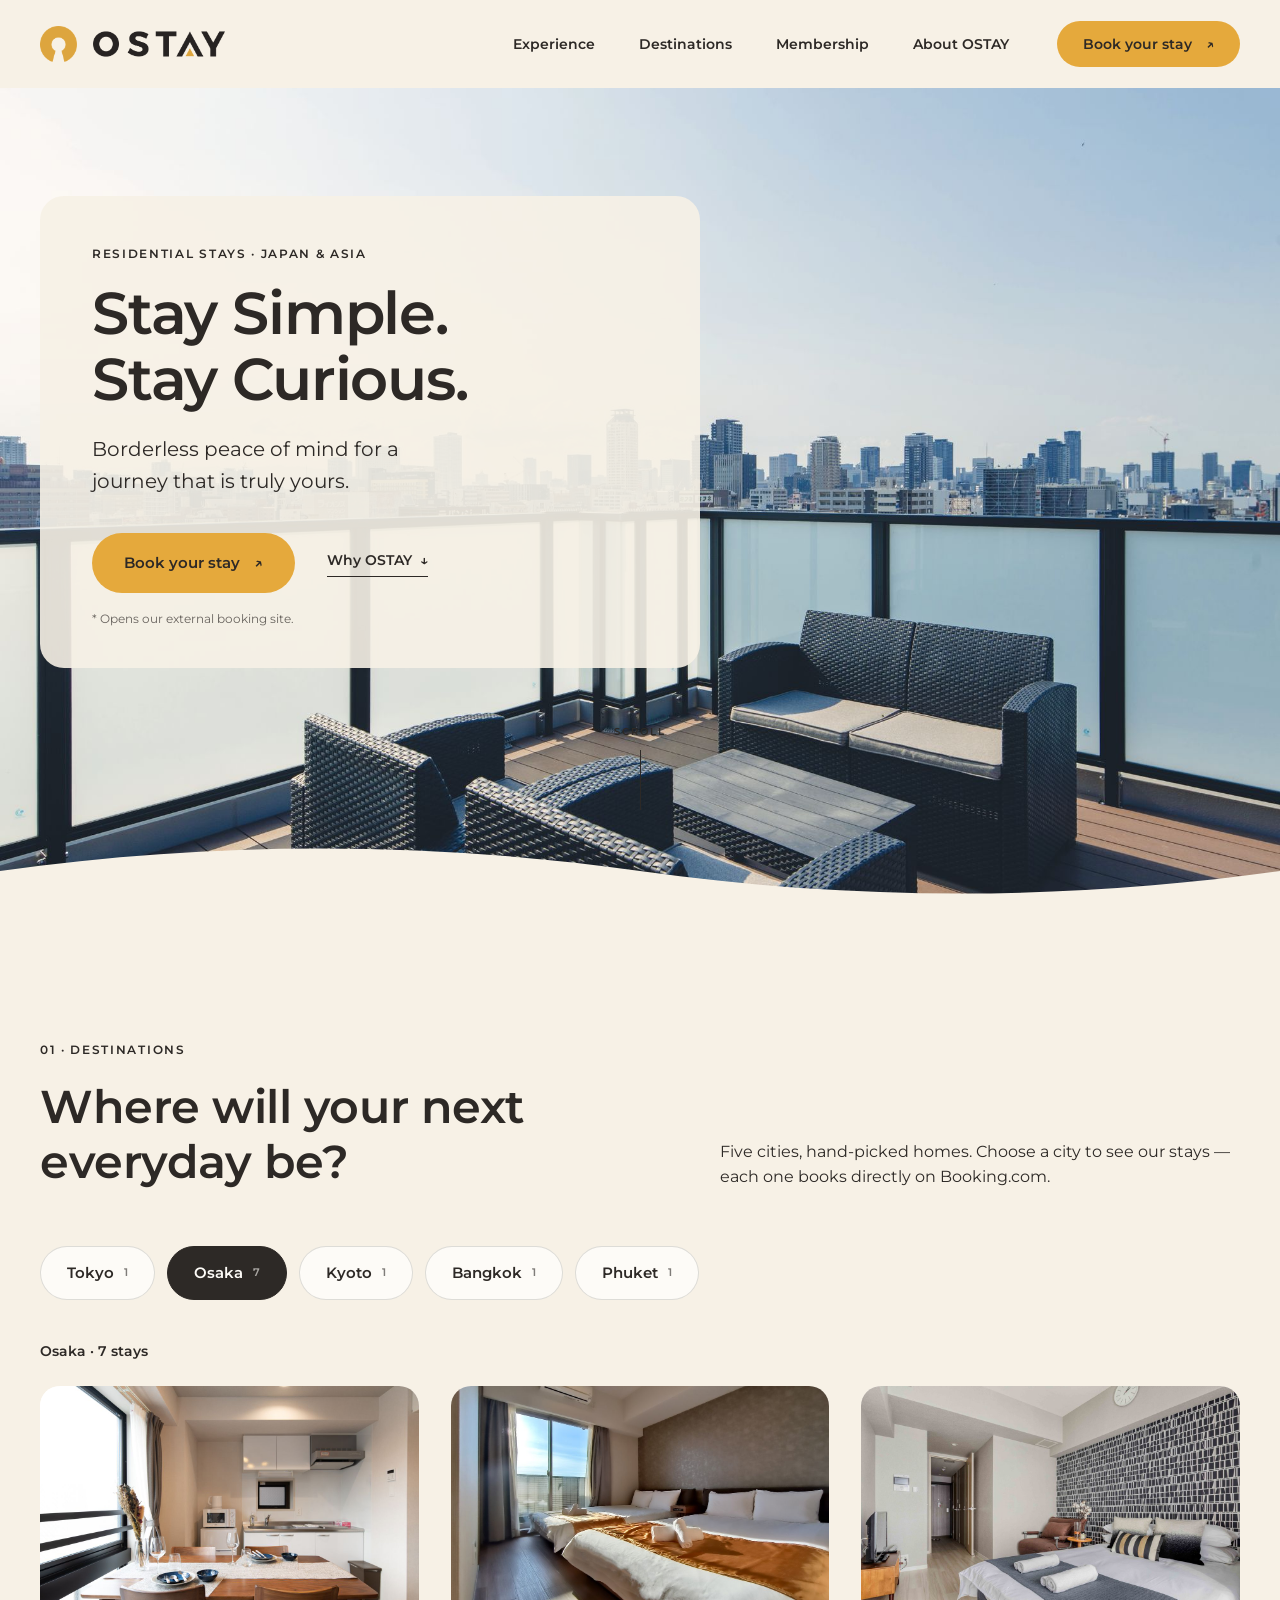
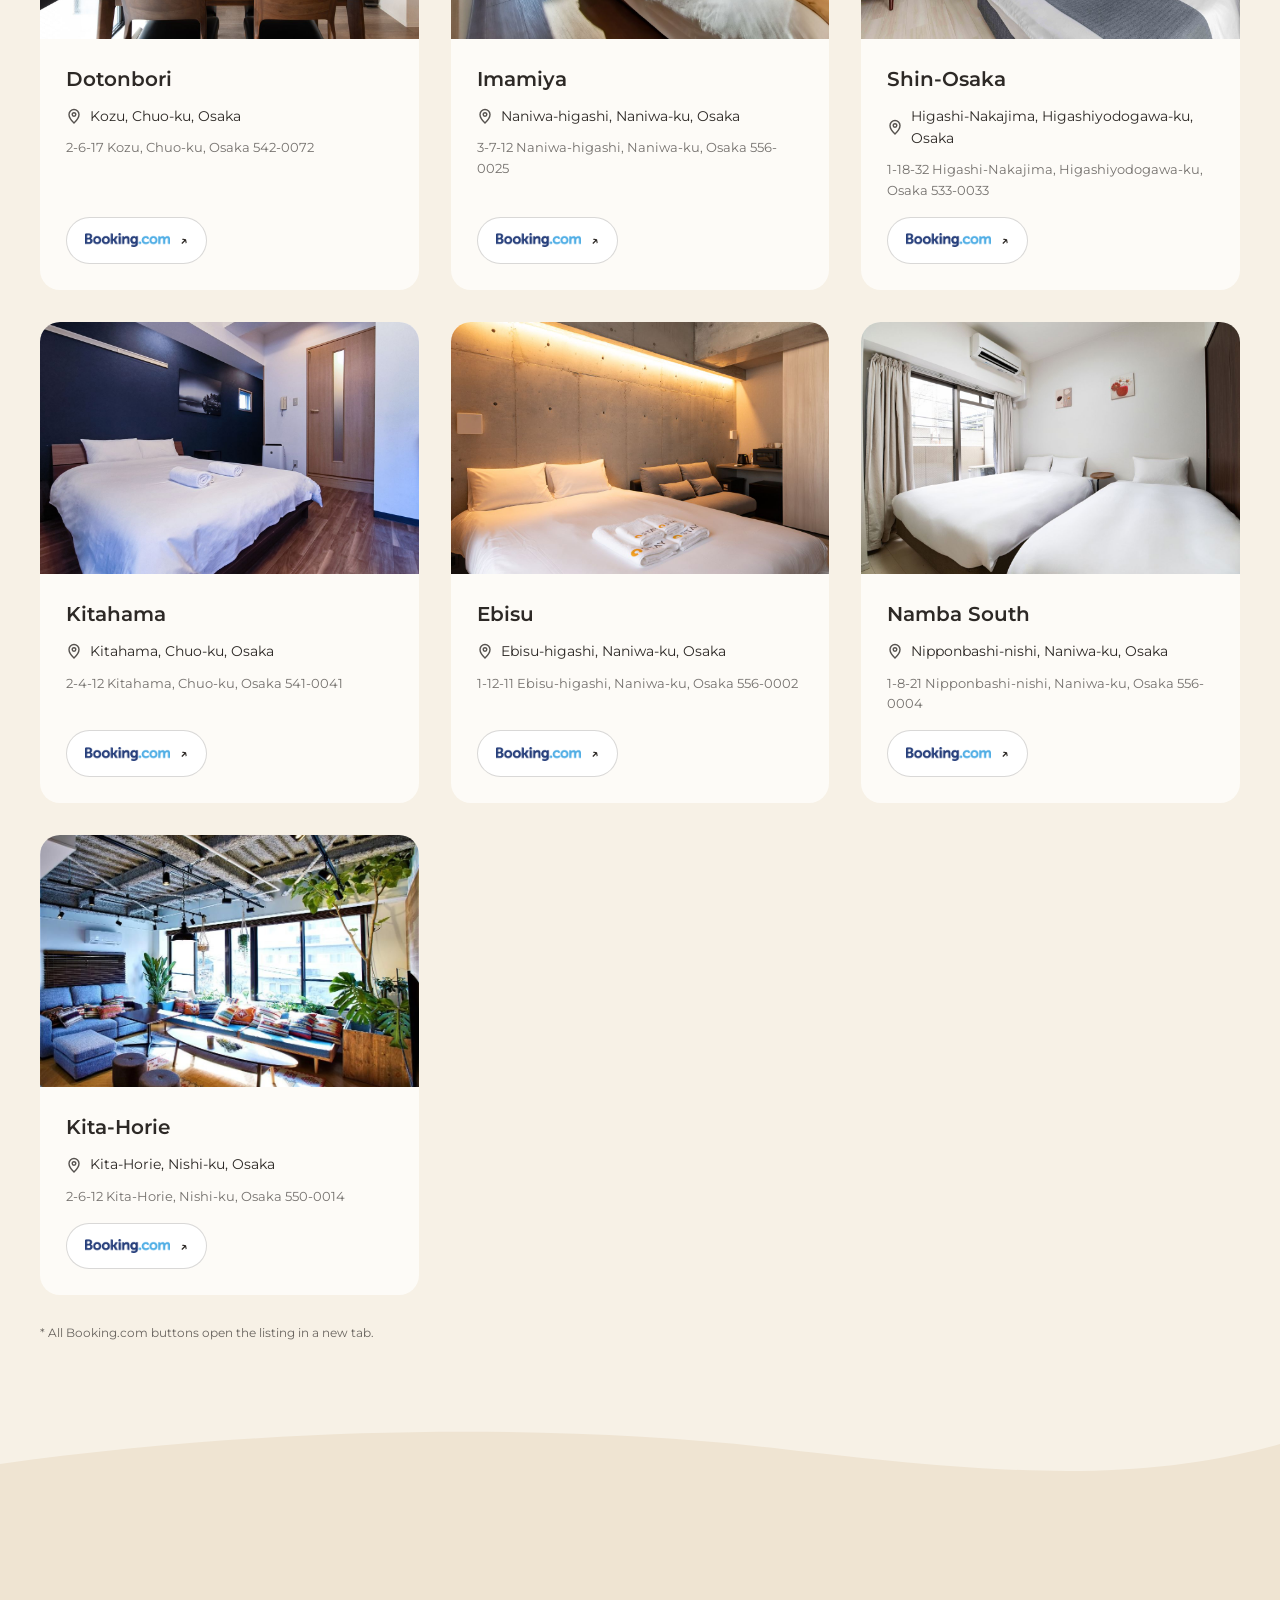
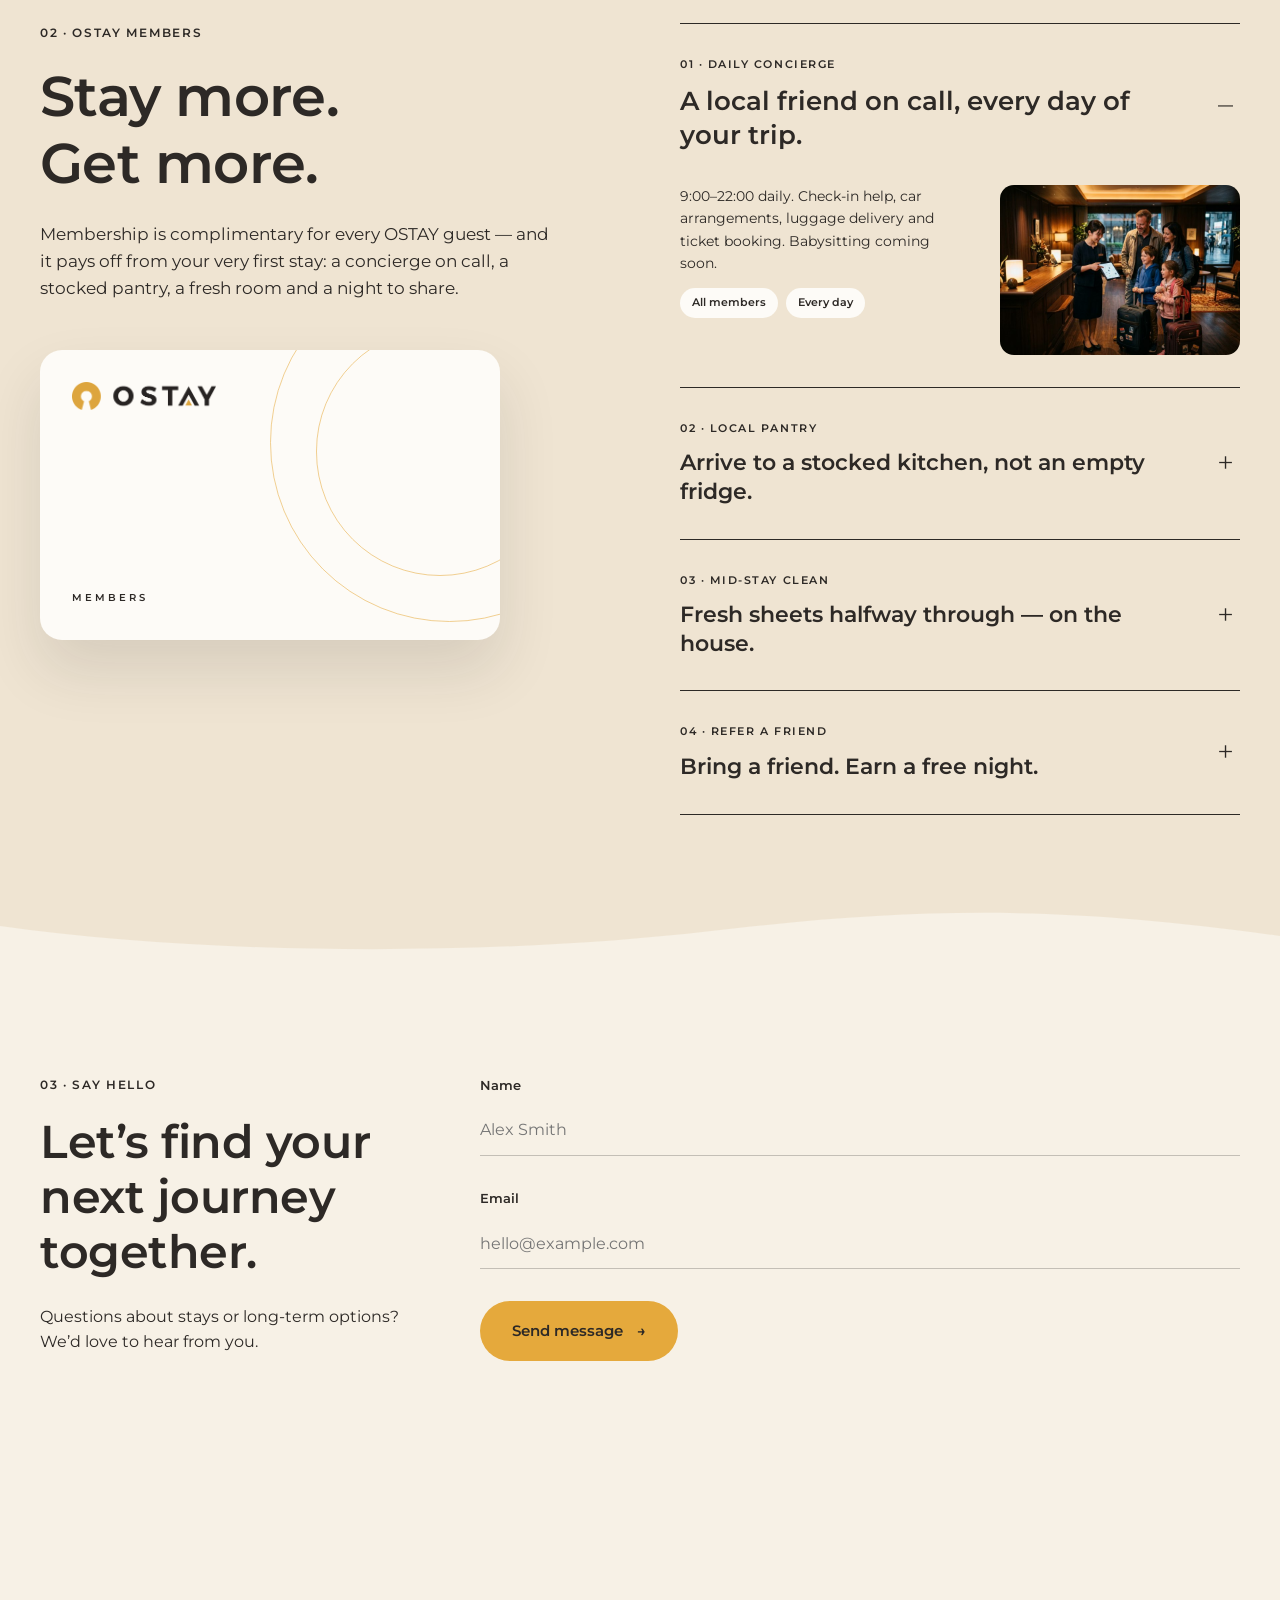
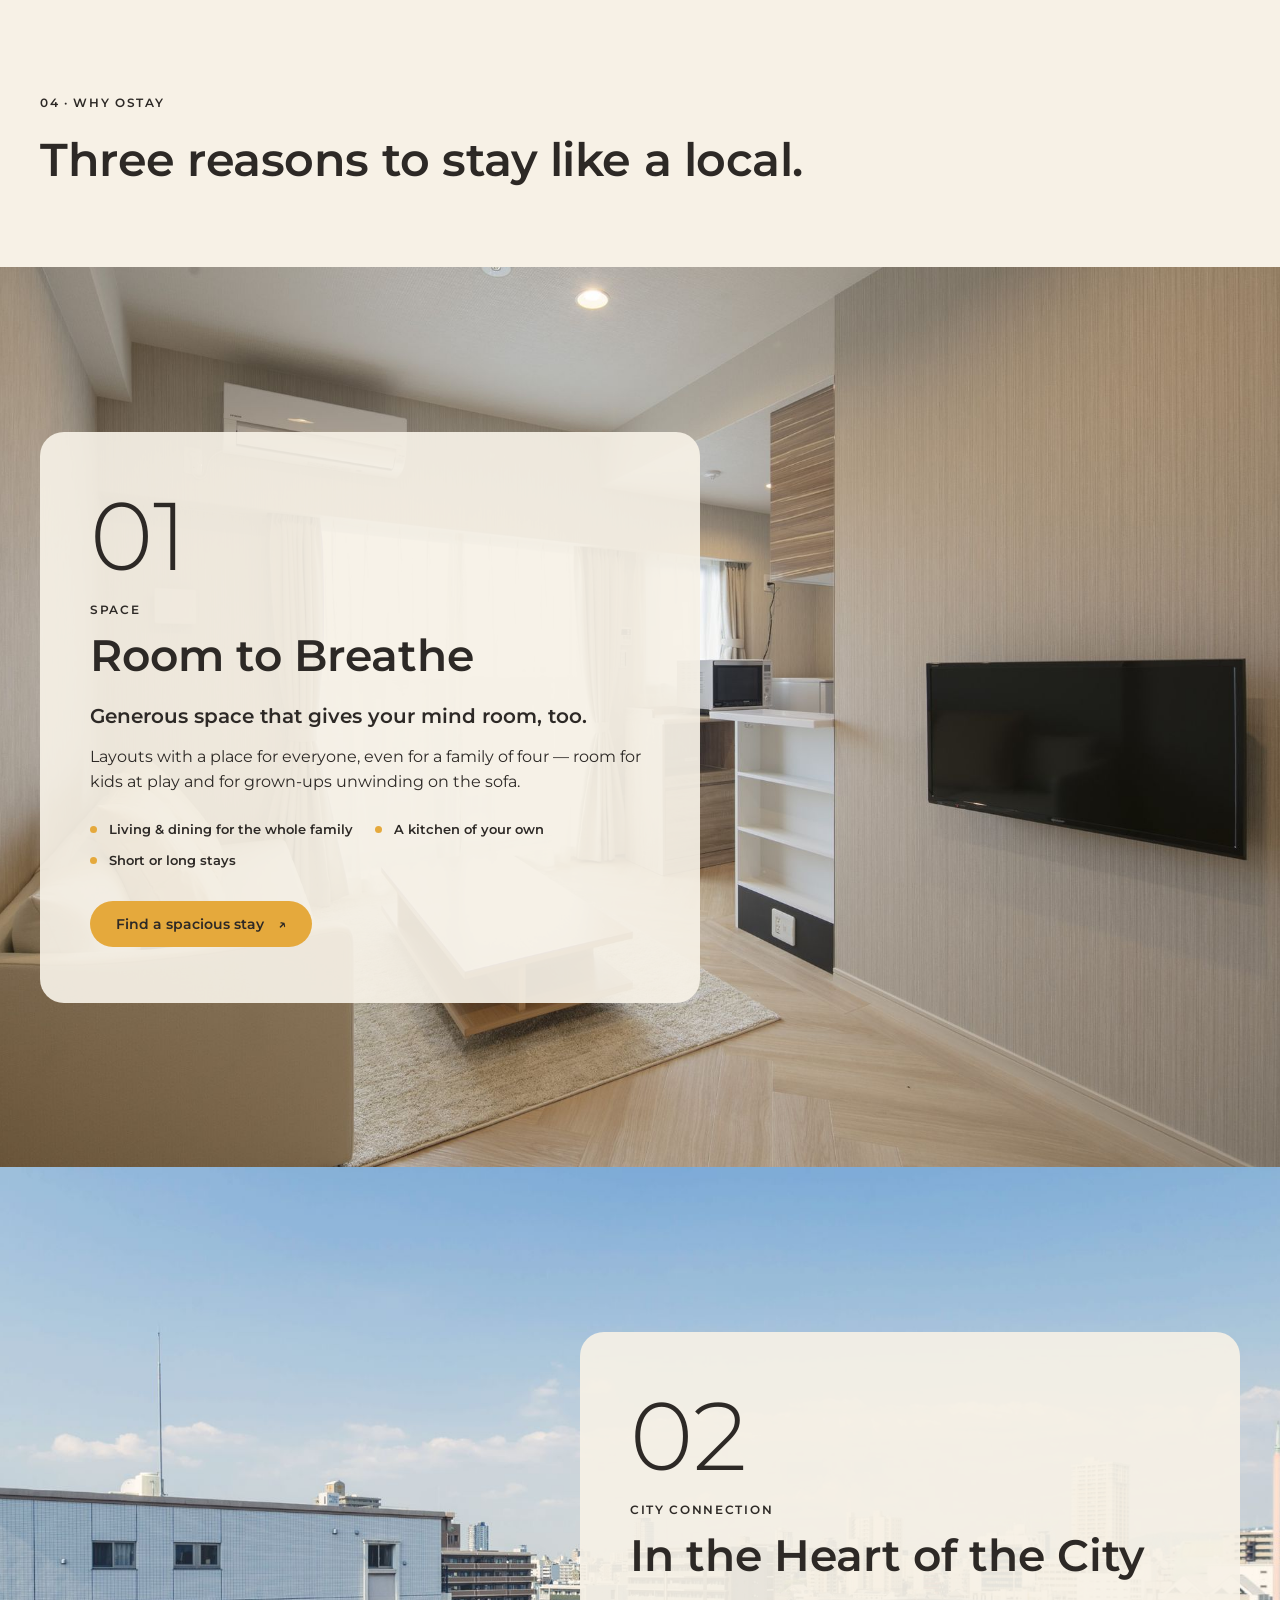
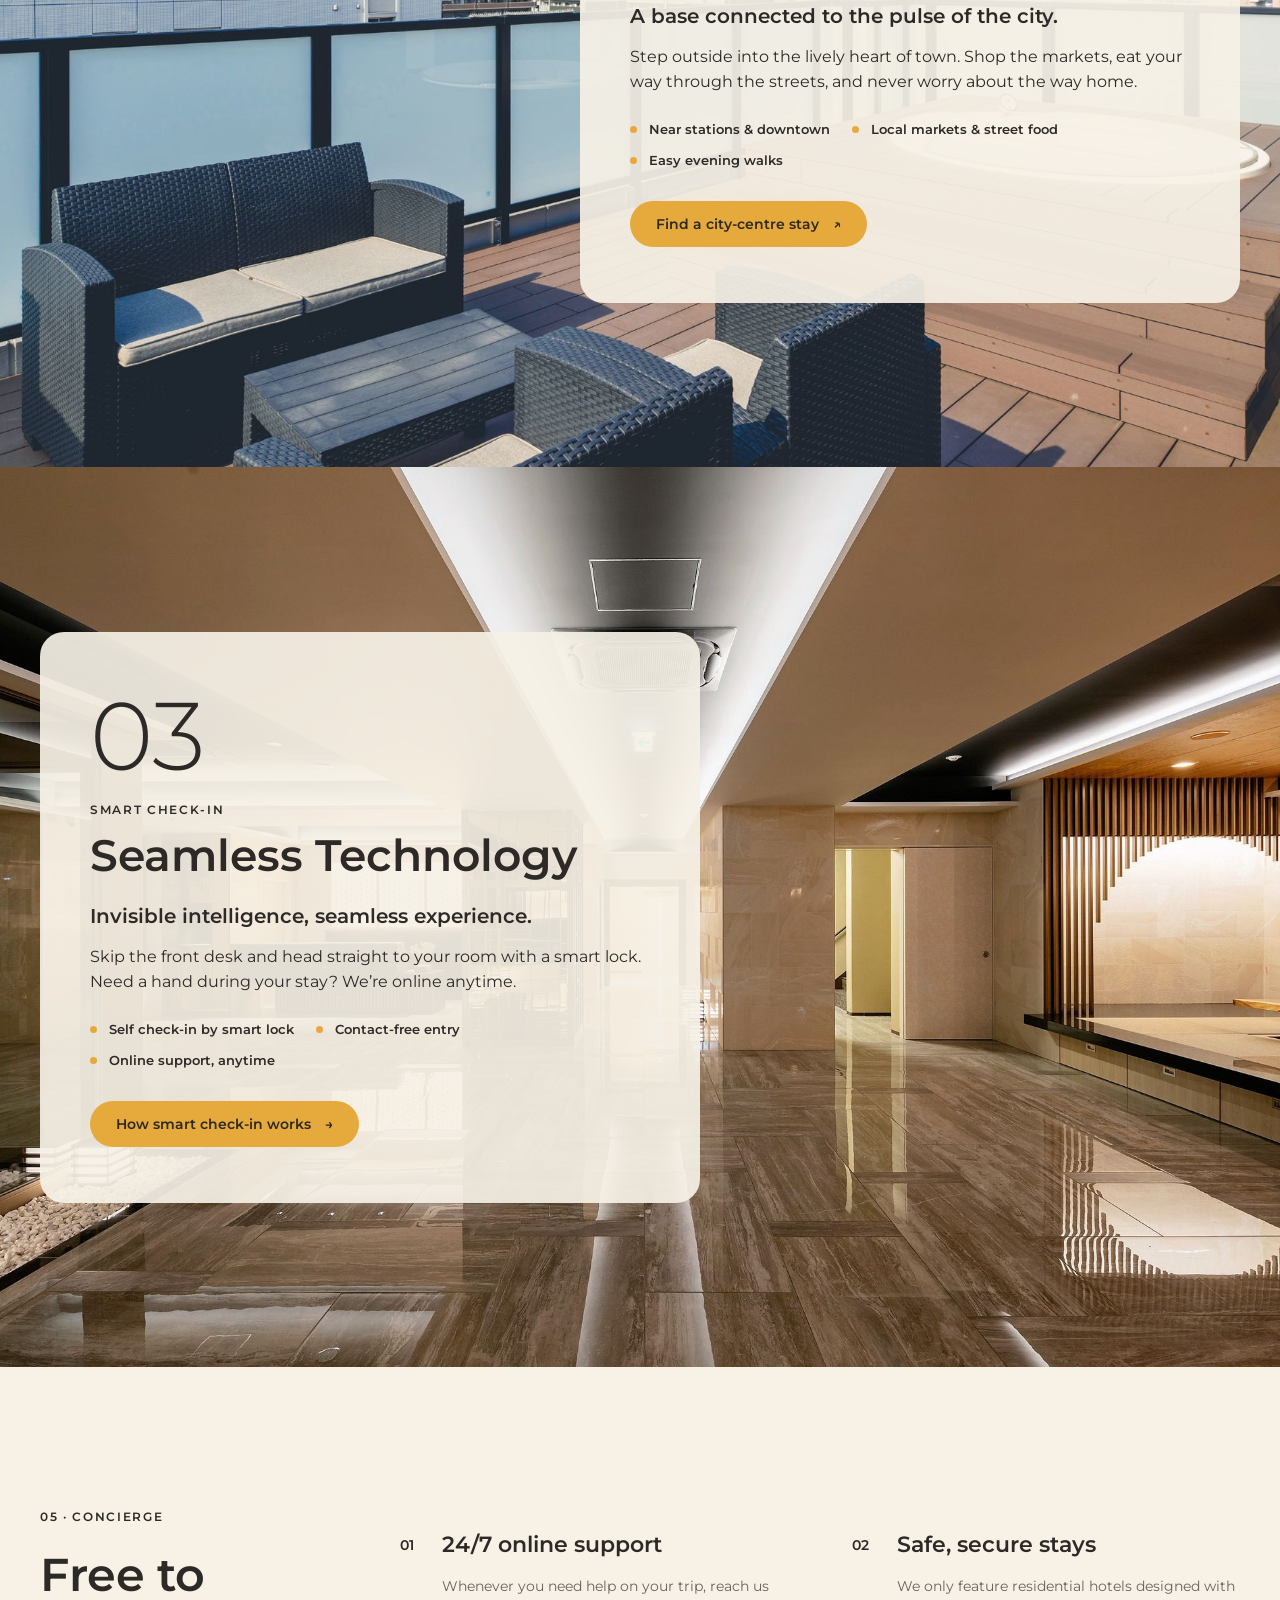
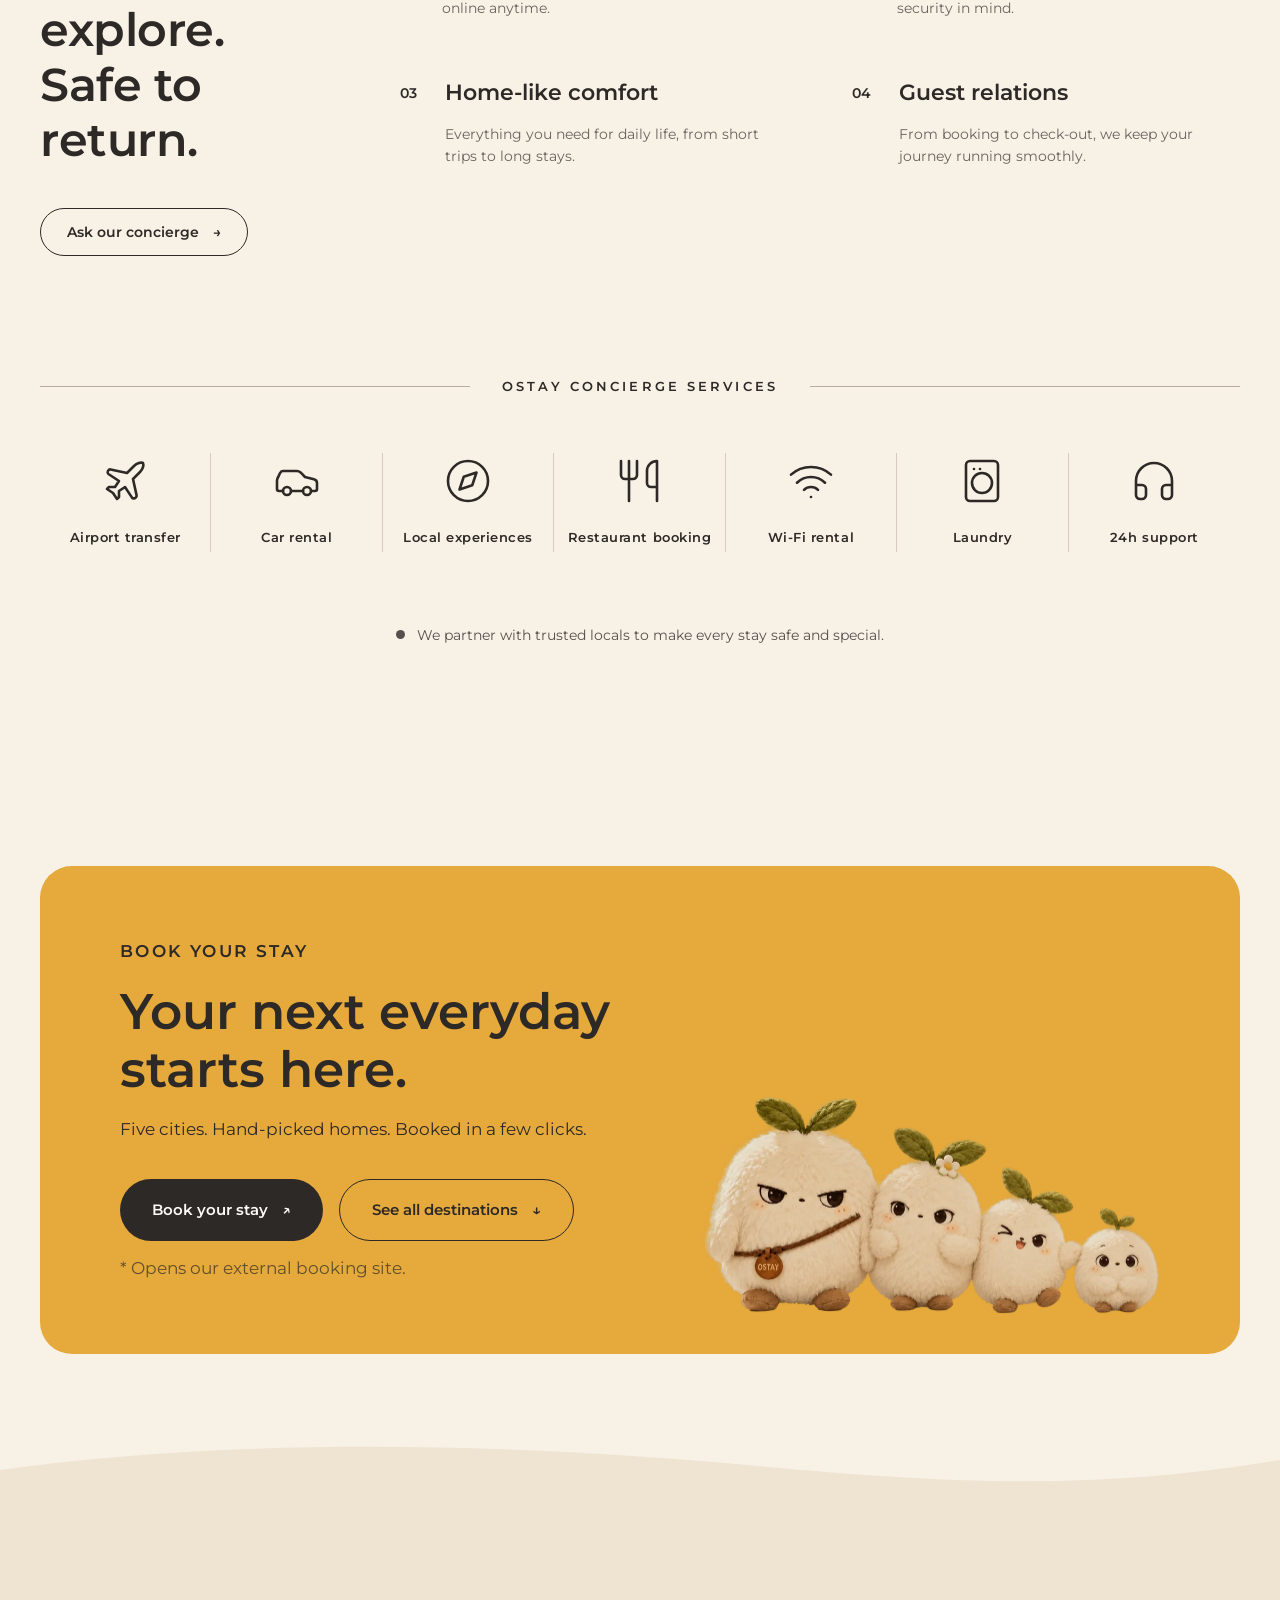
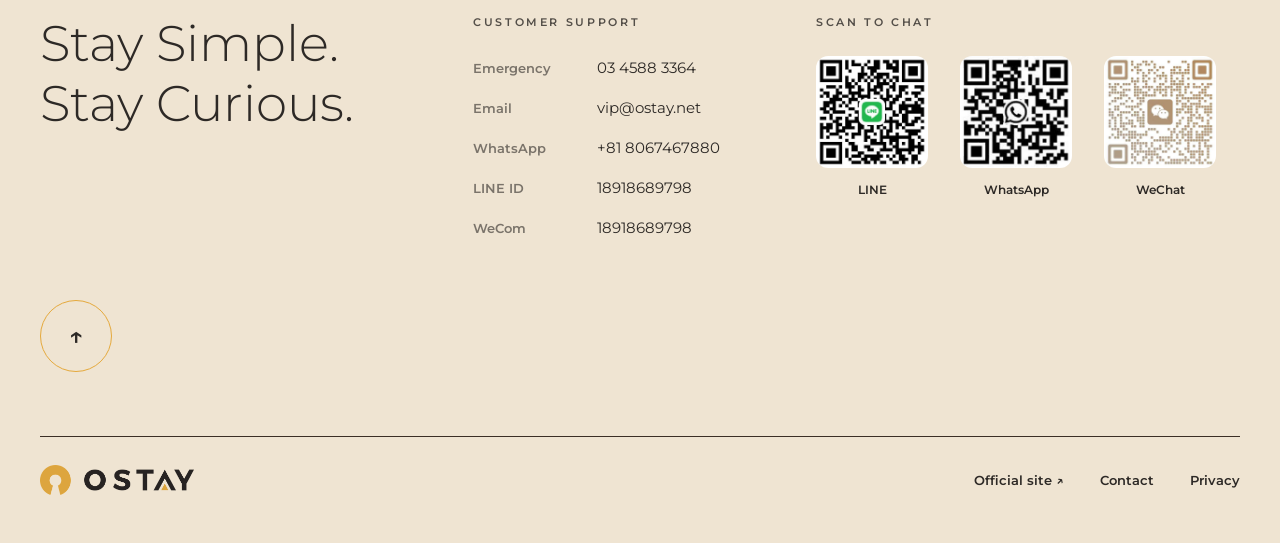
==== commit 57cdb8ac: "Restore member images" ====
--- a/index.html
+++ b/index.html
@@ -100,7 +100,7 @@
             <p>9:00–22:00 daily. Check-in help, car arrangements, luggage delivery and ticket booking. Babysitting coming soon.</p>
             <div class="hotel__tags"><span class="tag">All members</span><span class="tag">Every day</span></div>
           </div>
-          <img class="acc__img" src="assets/members/concierge-imamiya-lobby.jpg" alt="" loading="lazy">
+          <img class="acc__img" src="assets/members/01-concierge.jpg" alt="" loading="lazy">
         </div></div></div>
       </div>
       <div class="acc__item">
@@ -112,7 +112,9 @@
         <div class="acc__panel"><div><div class="acc__content"><div>
           <p>A complimentary selection of local snacks and ingredients, waiting in your room on arrival.</p>
           <div class="hotel__tags"><span class="tag">Once per member</span><span class="tag">Up to 4 guests</span></div>
-        </div></div></div></div>
+        </div>
+          <img class="acc__img" src="assets/members/02-local-pantry.jpg" alt="" loading="lazy">
+        </div></div></div>
       </div>
       <div class="acc__item">
         <button class="acc__btn" aria-expanded="false">
@@ -123,7 +125,9 @@
         <div class="acc__panel"><div><div class="acc__content"><div>
           <p>One free room clean in the middle of your stay, so day five feels like day one.</p>
           <div class="hotel__tags"><span class="tag">Stays of 3+ nights</span><span class="tag">Once per member</span></div>
-        </div></div></div></div>
+        </div>
+          <img class="acc__img" src="assets/members/03-mid-stay-clean.jpg" alt="" loading="lazy">
+        </div></div></div>
       </div>
       <div class="acc__item">
         <button class="acc__btn" aria-expanded="false">
@@ -134,7 +138,9 @@
         <div class="acc__panel"><div><div class="acc__content"><div>
           <p>When a friend you refer books 5 nights or more, you receive a voucher for one free night.</p>
           <div class="hotel__tags"><span class="tag">Friend books 5+ nights</span><span class="tag">Once per member</span></div>
-        </div></div></div></div>
+        </div>
+          <img class="acc__img" src="assets/members/04-refer-a-friend.jpg" alt="" loading="lazy">
+        </div></div></div>
       </div>
     </div>
   </div>
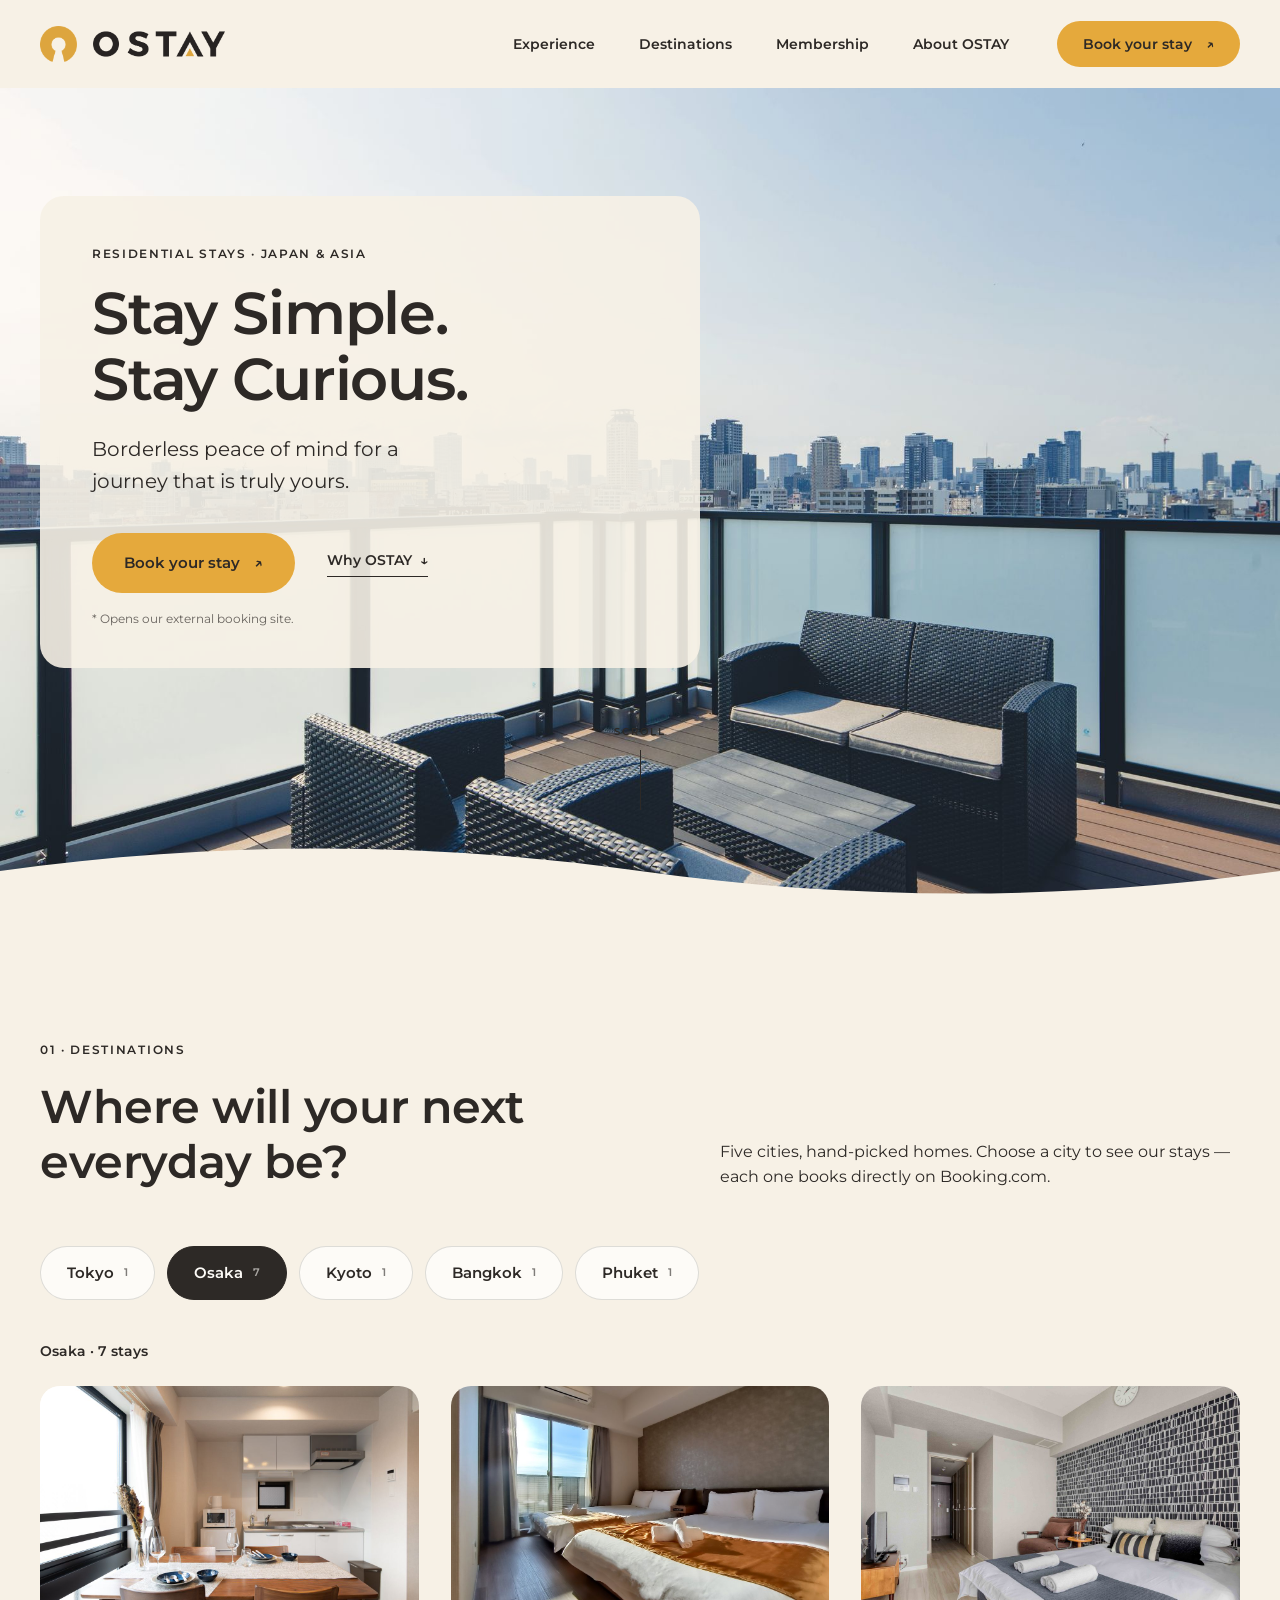
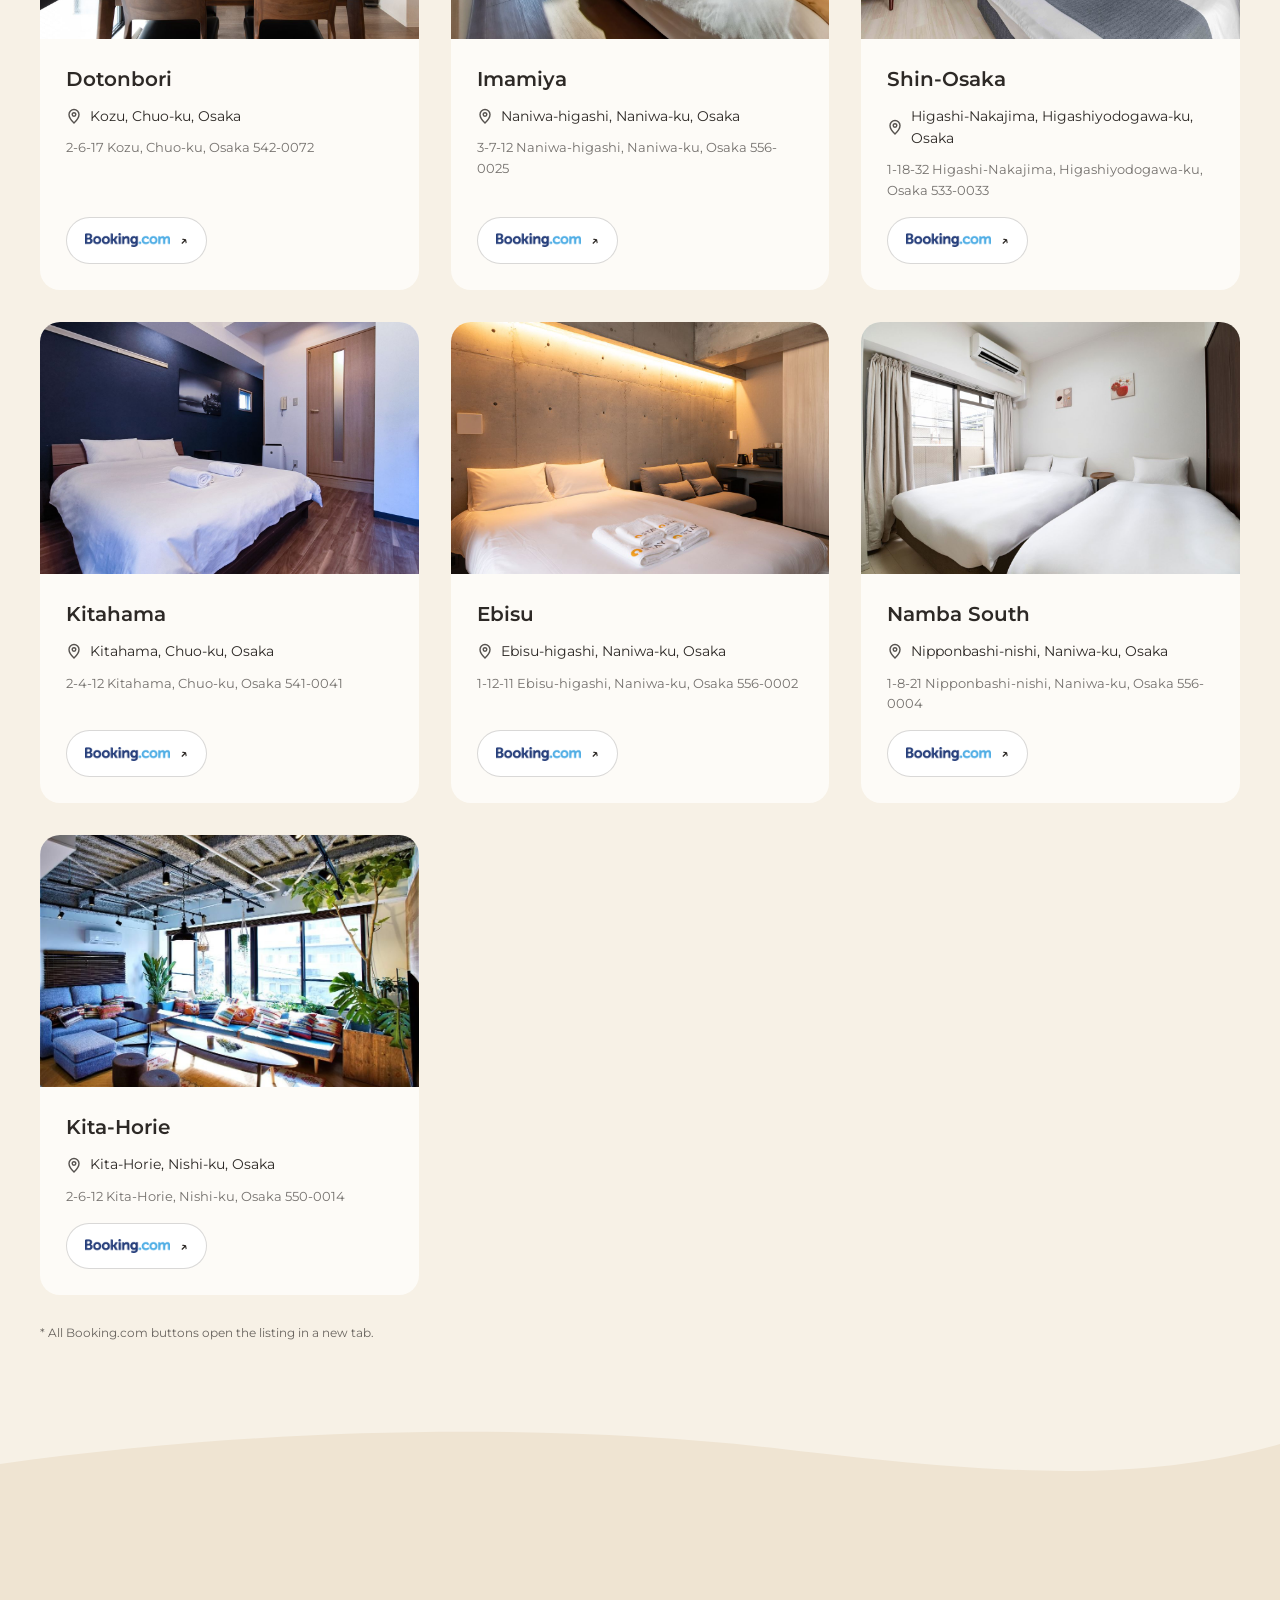
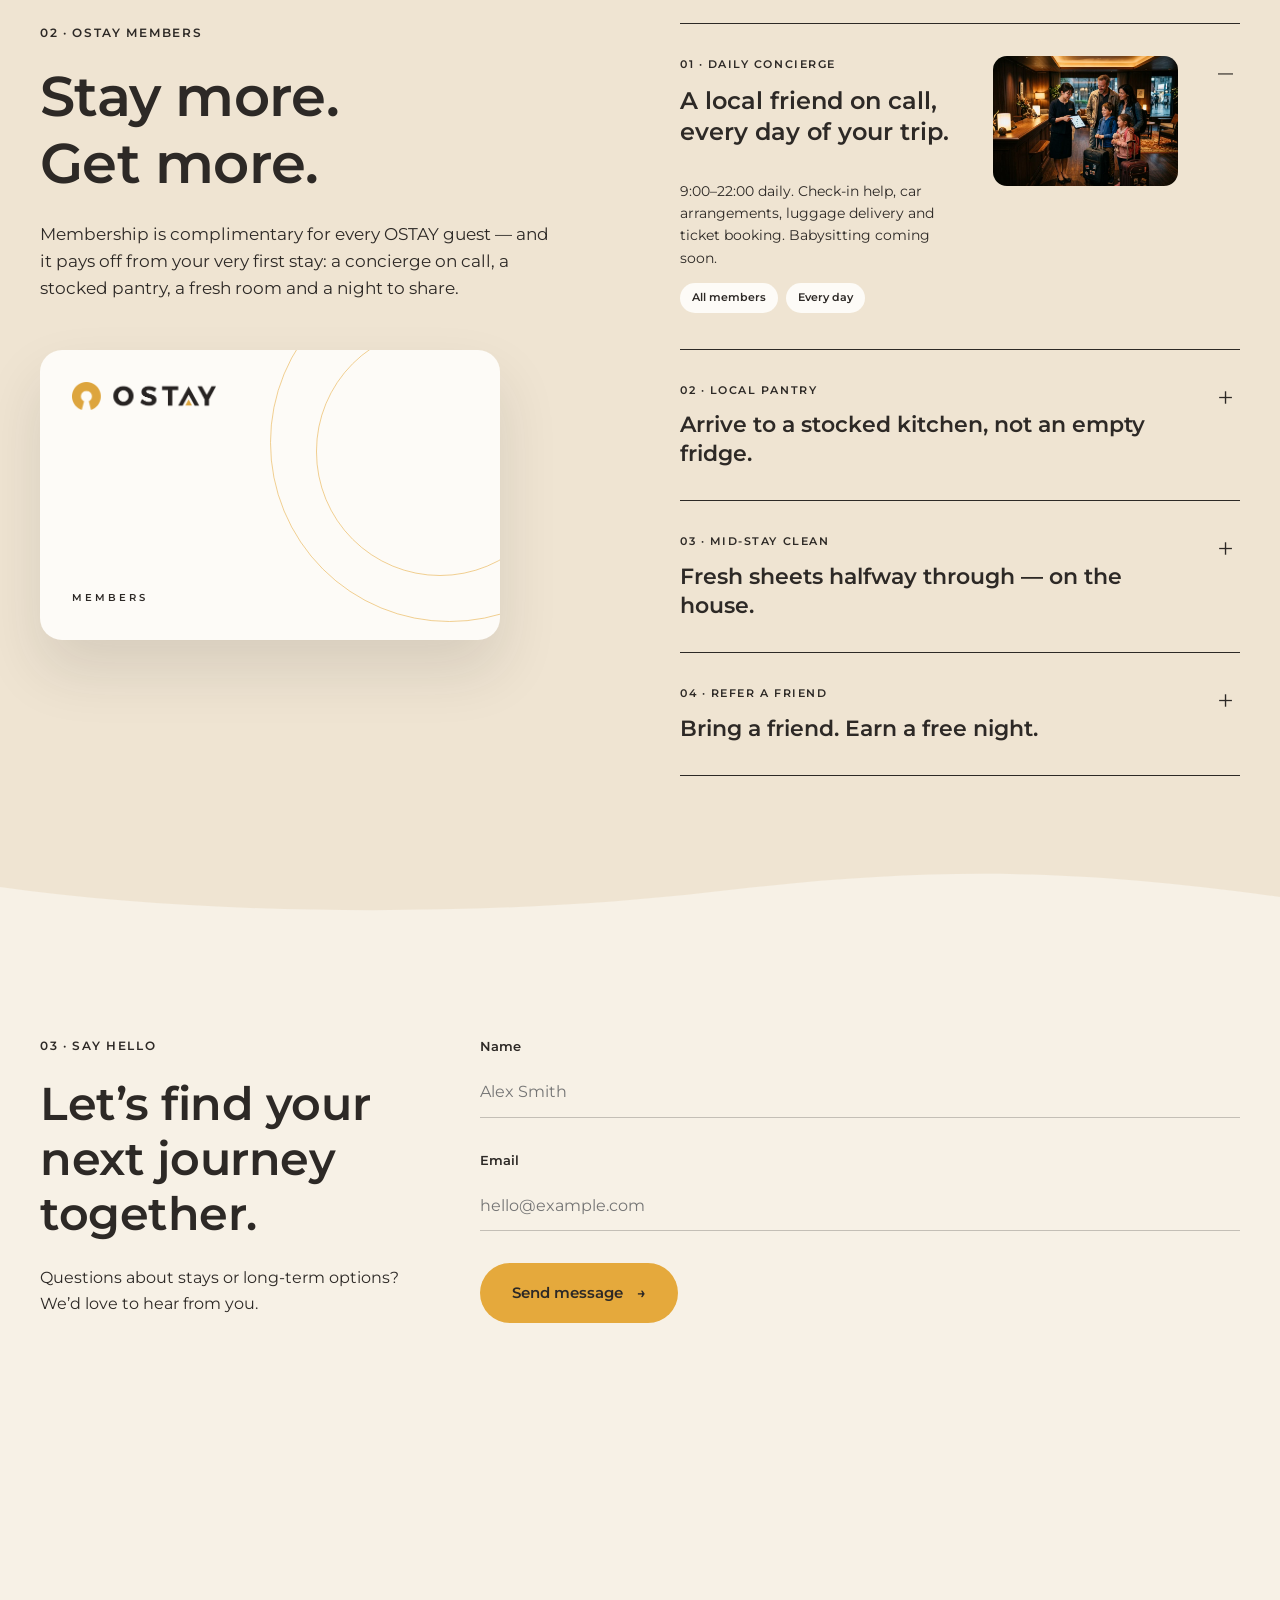
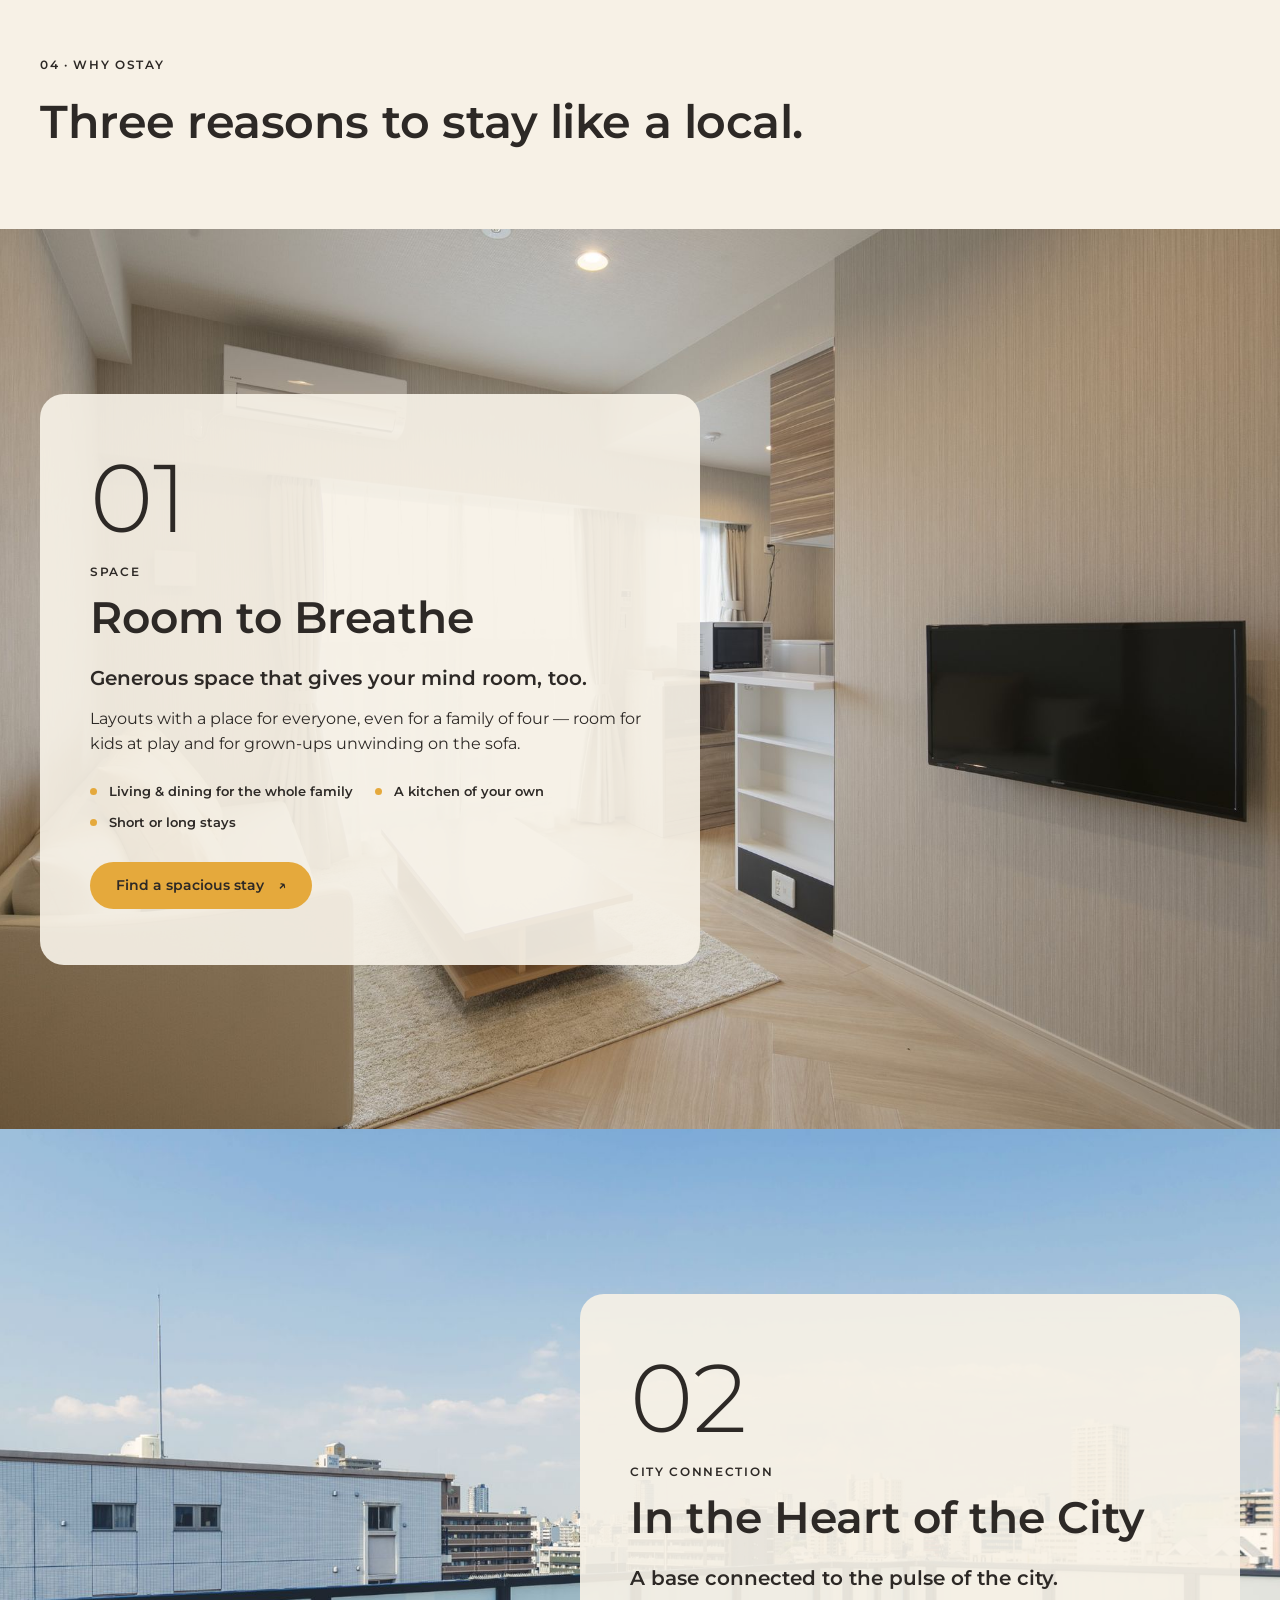
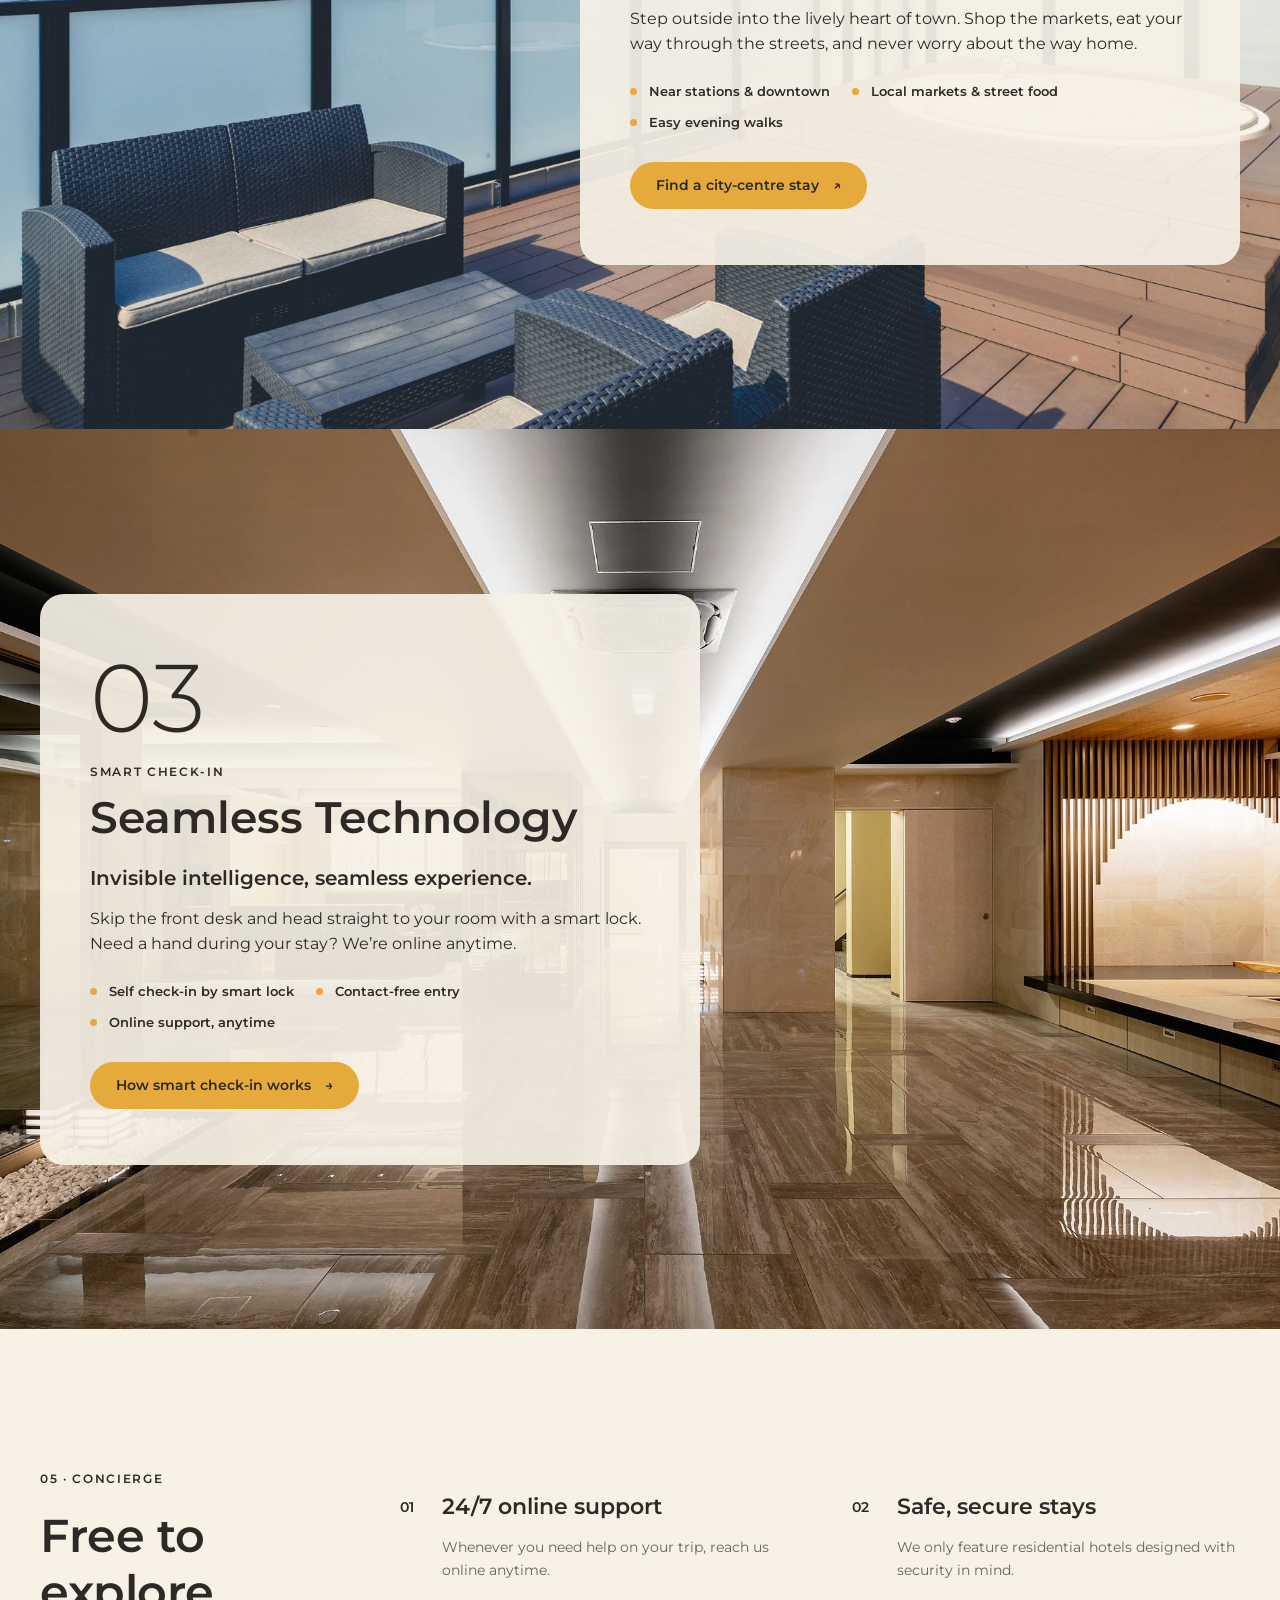
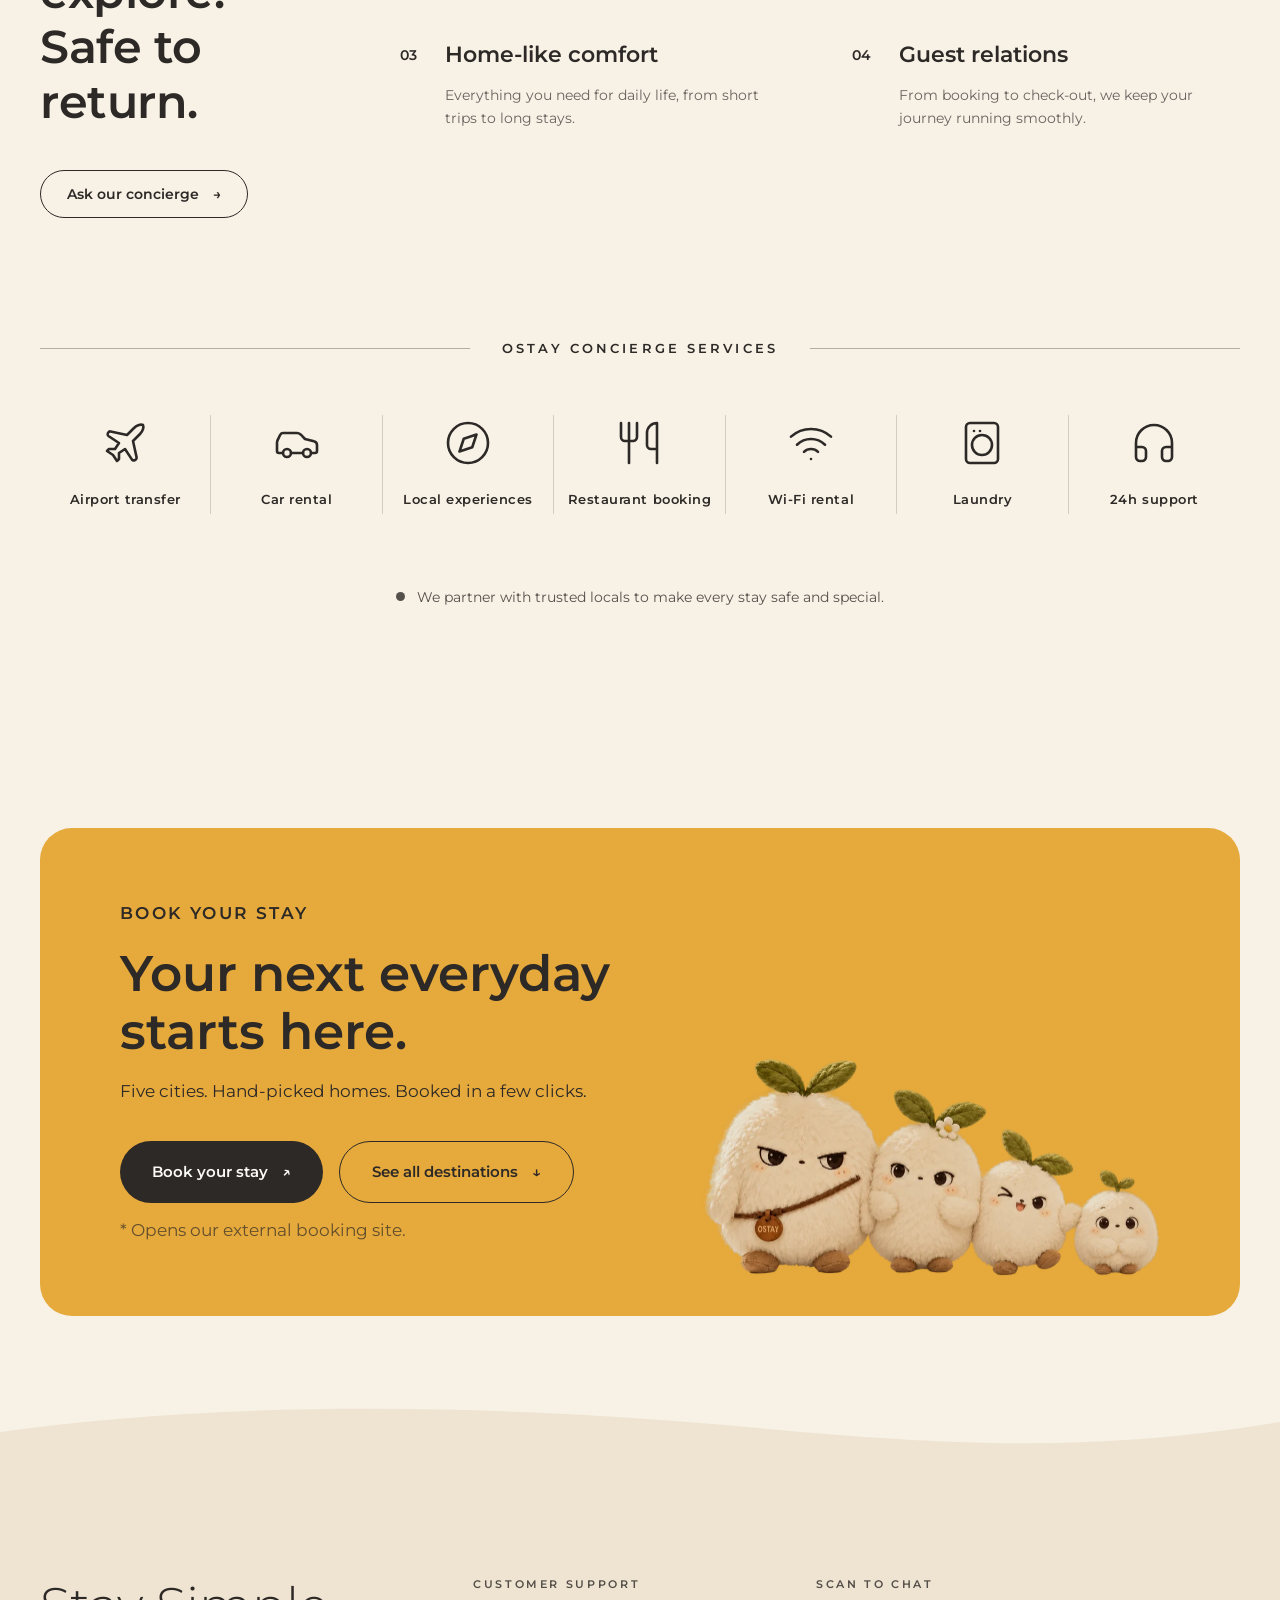
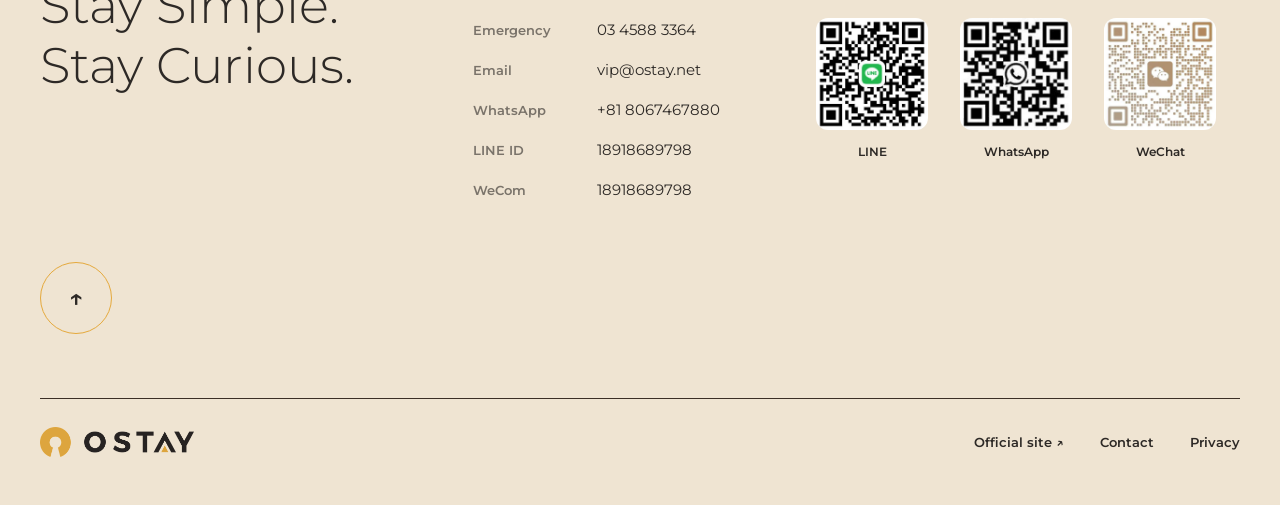
==== commit 8ed0e2e9: "Align member benefit layout" ====
--- a/index.html
+++ b/index.html
@@ -92,7 +92,7 @@
       <div class="acc__item open">
         <button class="acc__btn" aria-expanded="true">
           <span class="acc__num">01 · Daily concierge</span>
-          <span class="acc__title">A local friend on call, every day of your trip.</span>
+          <span class="acc__title">A local friend on call,<br> every day of your trip.</span>
           <span class="acc__icon">–</span>
         </button>
         <div class="acc__panel"><div><div class="acc__content">
@@ -106,7 +106,7 @@
       <div class="acc__item">
         <button class="acc__btn" aria-expanded="false">
           <span class="acc__num">02 · Local pantry</span>
-          <span class="acc__title">Arrive to a stocked kitchen, not an empty fridge.</span>
+          <span class="acc__title">Arrive to a stocked kitchen,<br> not an empty fridge.</span>
           <span class="acc__icon">+</span>
         </button>
         <div class="acc__panel"><div><div class="acc__content"><div>
@@ -119,7 +119,7 @@
       <div class="acc__item">
         <button class="acc__btn" aria-expanded="false">
           <span class="acc__num">03 · Mid-stay clean</span>
-          <span class="acc__title">Fresh sheets halfway through — on the house.</span>
+          <span class="acc__title">Fresh sheets halfway through —<br> on the house.</span>
           <span class="acc__icon">+</span>
         </button>
         <div class="acc__panel"><div><div class="acc__content"><div>
@@ -132,7 +132,7 @@
       <div class="acc__item">
         <button class="acc__btn" aria-expanded="false">
           <span class="acc__num">04 · Refer a friend</span>
-          <span class="acc__title">Bring a friend. Earn a free night.</span>
+          <span class="acc__title">Bring a friend.<br> Earn a free night.</span>
           <span class="acc__icon">+</span>
         </button>
         <div class="acc__panel"><div><div class="acc__content"><div>
--- a/style.css
+++ b/style.css
@@ -99,20 +99,24 @@
 .member-card::after{content:'';position:absolute;inset:0;background:linear-gradient(105deg,transparent 40%,rgba(255,255,255,.55) 50%,transparent 60%);transform:translateX(-100%);transition:transform .9s var(--ease)}
 .member-card:hover::after{transform:translateX(100%)}
 .acc{border-top:1px solid var(--obsidian)}
-.acc__item{border-bottom:1px solid var(--obsidian)}
+.acc__item{--img:min(260px,33%);position:relative;border-bottom:1px solid var(--obsidian);transition:min-height .45s var(--ease)}
 .acc__btn{width:100%;background:none;border:0;text-align:left;padding:32px 0;display:grid;grid-template-columns:1fr auto;gap:12px 24px;cursor:pointer}
 .acc__num{font-size:11px;font-weight:600;letter-spacing:.14em;text-transform:uppercase}
 .acc__title{grid-column:1;font-size:22px;font-weight:600;line-height:1.3}
-.acc__icon{grid-row:1/3;grid-column:2;align-self:center;font-size:30px;font-weight:300;width:30px;text-align:center}
+.acc__icon{grid-row:1/3;grid-column:2;align-self:start;margin-top:-8px;font-size:30px;font-weight:300;width:30px;text-align:center}
 .acc__panel{display:grid;grid-template-rows:0fr;transition:grid-template-rows .45s var(--ease)}
 .acc__panel>div{overflow:hidden}
 .acc__item.open .acc__panel{grid-template-rows:1fr}
-.acc__item.open .acc__title{font-size:26px}
-.acc__content{display:flex;gap:32px;padding-bottom:32px;align-items:flex-start}
-.acc__content p{font-size:14px;max-width:500px}
+.acc__item.open .acc__title{font-size:24px;max-width:calc(100% - var(--img) - 64px)}
+.acc__title br{display:none}
+.acc__item.open .acc__title br{display:inline}
+.acc__item.open{min-height:calc(var(--img) * .708 + 72px)}
+.acc__content{padding-bottom:36px;max-width:calc(100% - var(--img) - 110px)}
+.acc__content p{font-size:14px}
 .acc__content .hotel__tags{margin-top:14px}
 .acc__content .tag{background:var(--ivory)}
-.acc__img{width:240px;aspect-ratio:240/170;border-radius:14px;object-fit:cover;flex-shrink:0;background:var(--bg)}
+.acc__img{position:absolute;top:32px;right:62px;width:var(--img);aspect-ratio:260/184;border-radius:14px;object-fit:cover;background:var(--bg);opacity:0;transform:translateY(8px);transition:opacity .4s var(--ease),transform .4s var(--ease);pointer-events:none}
+.acc__item.open .acc__img{opacity:1;transform:none}
 .members .wave.bottom{bottom:-1px;height:50px}
 
 /* Contact */
@@ -242,8 +246,11 @@
   .member-card{margin-top:32px}
   .acc__title{font-size:18px}
   .acc__item.open .acc__title{font-size:20px}
-  .acc__content{flex-direction:column}
-  .acc__img{width:100%}
+  .acc__item.open{min-height:0}
+  .acc__item.open .acc__title br{display:none}
+  .acc__item.open .acc__title{max-width:none}
+  .acc__content{max-width:none}
+  .acc__img{position:static;display:block;width:100%;margin-top:20px;opacity:1;transform:none}
   .contact{padding:80px 0}
   .why__intro{padding-top:80px;padding-bottom:40px}
   .band{min-height:0;display:block;background:none!important;padding:0 20px}
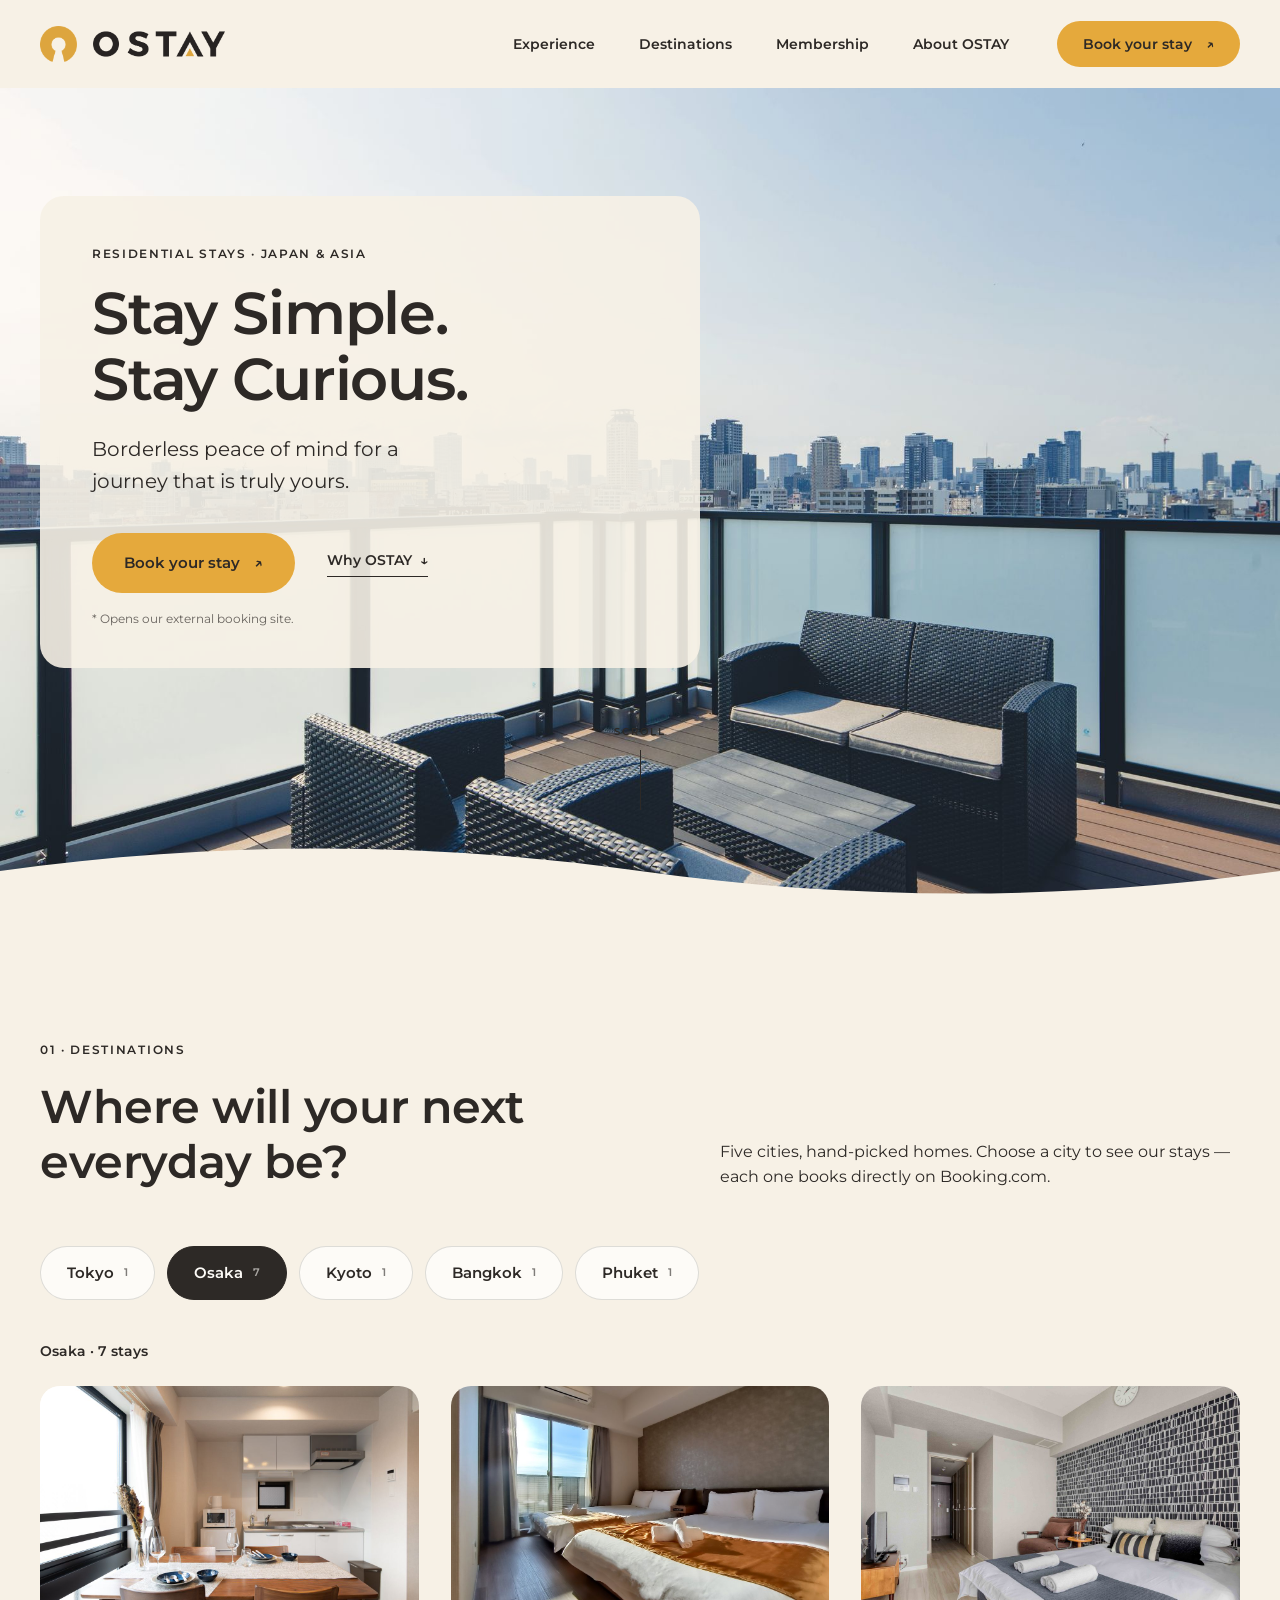
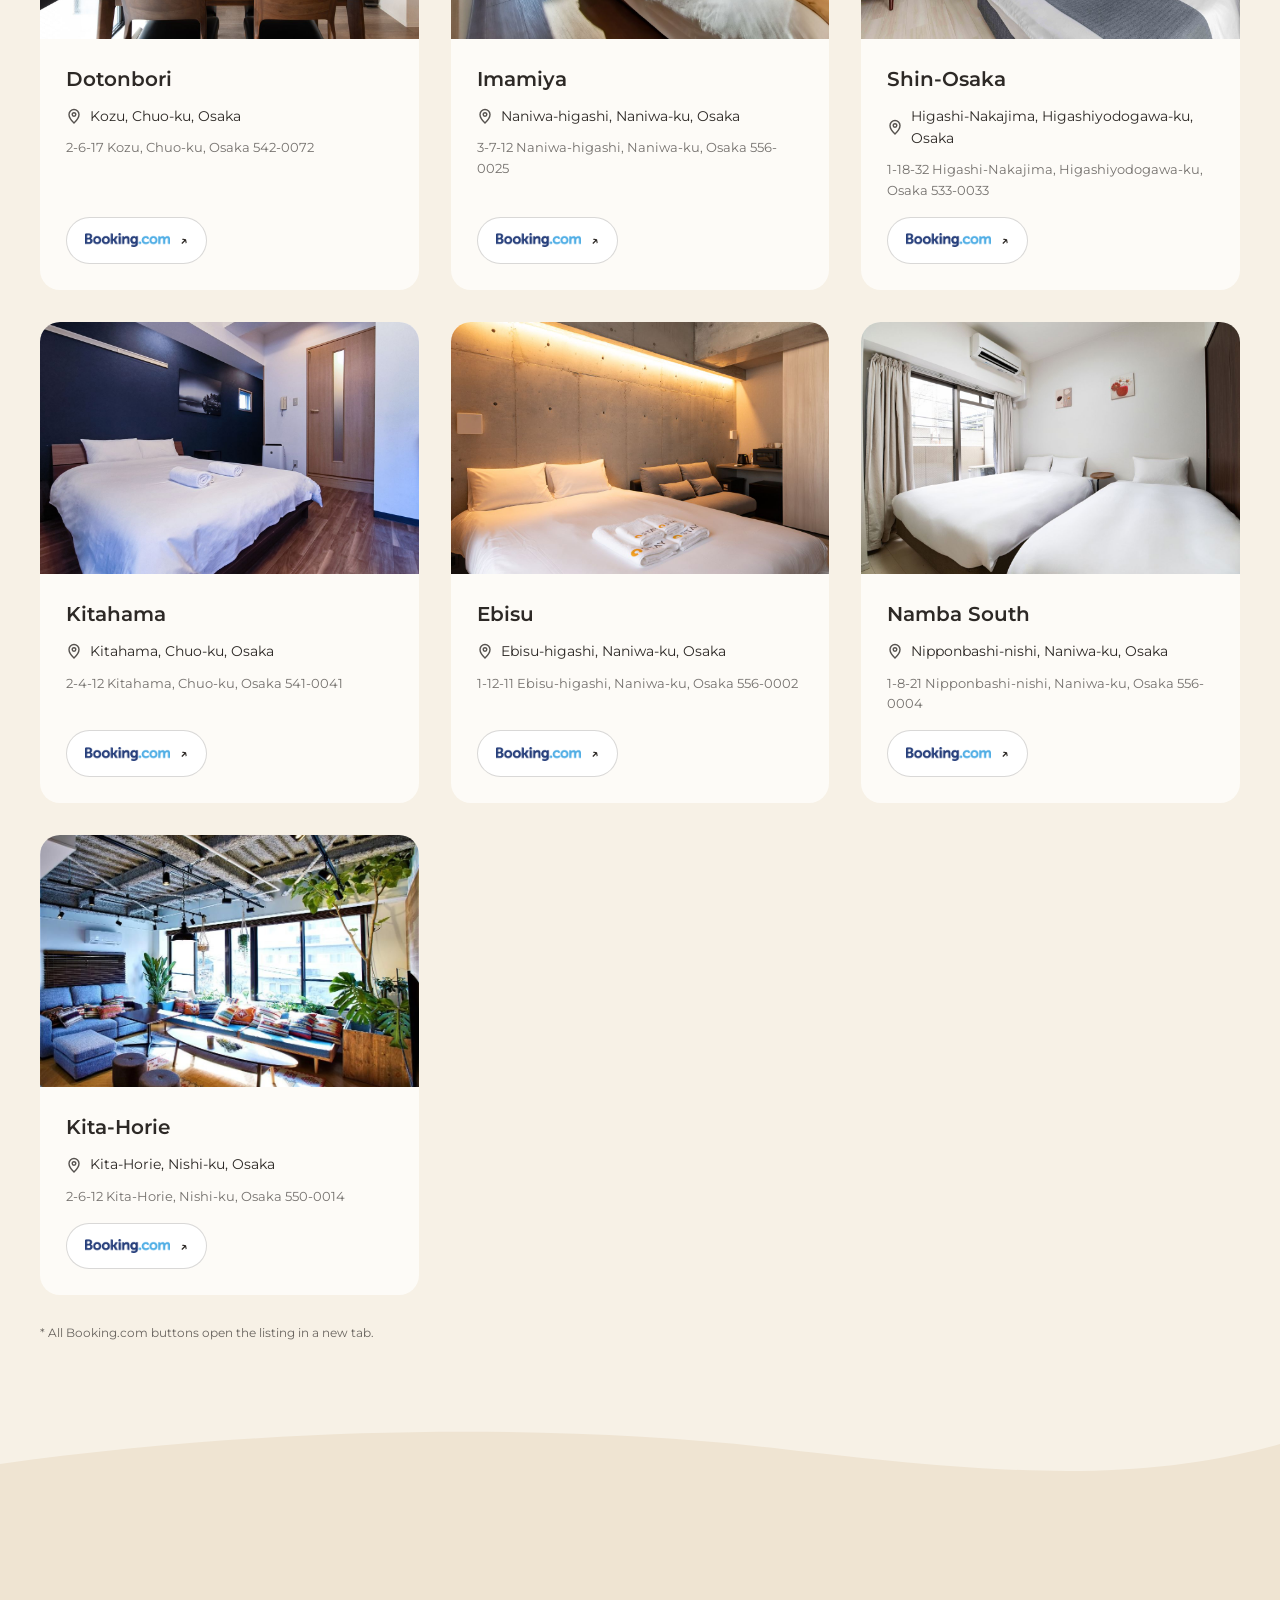
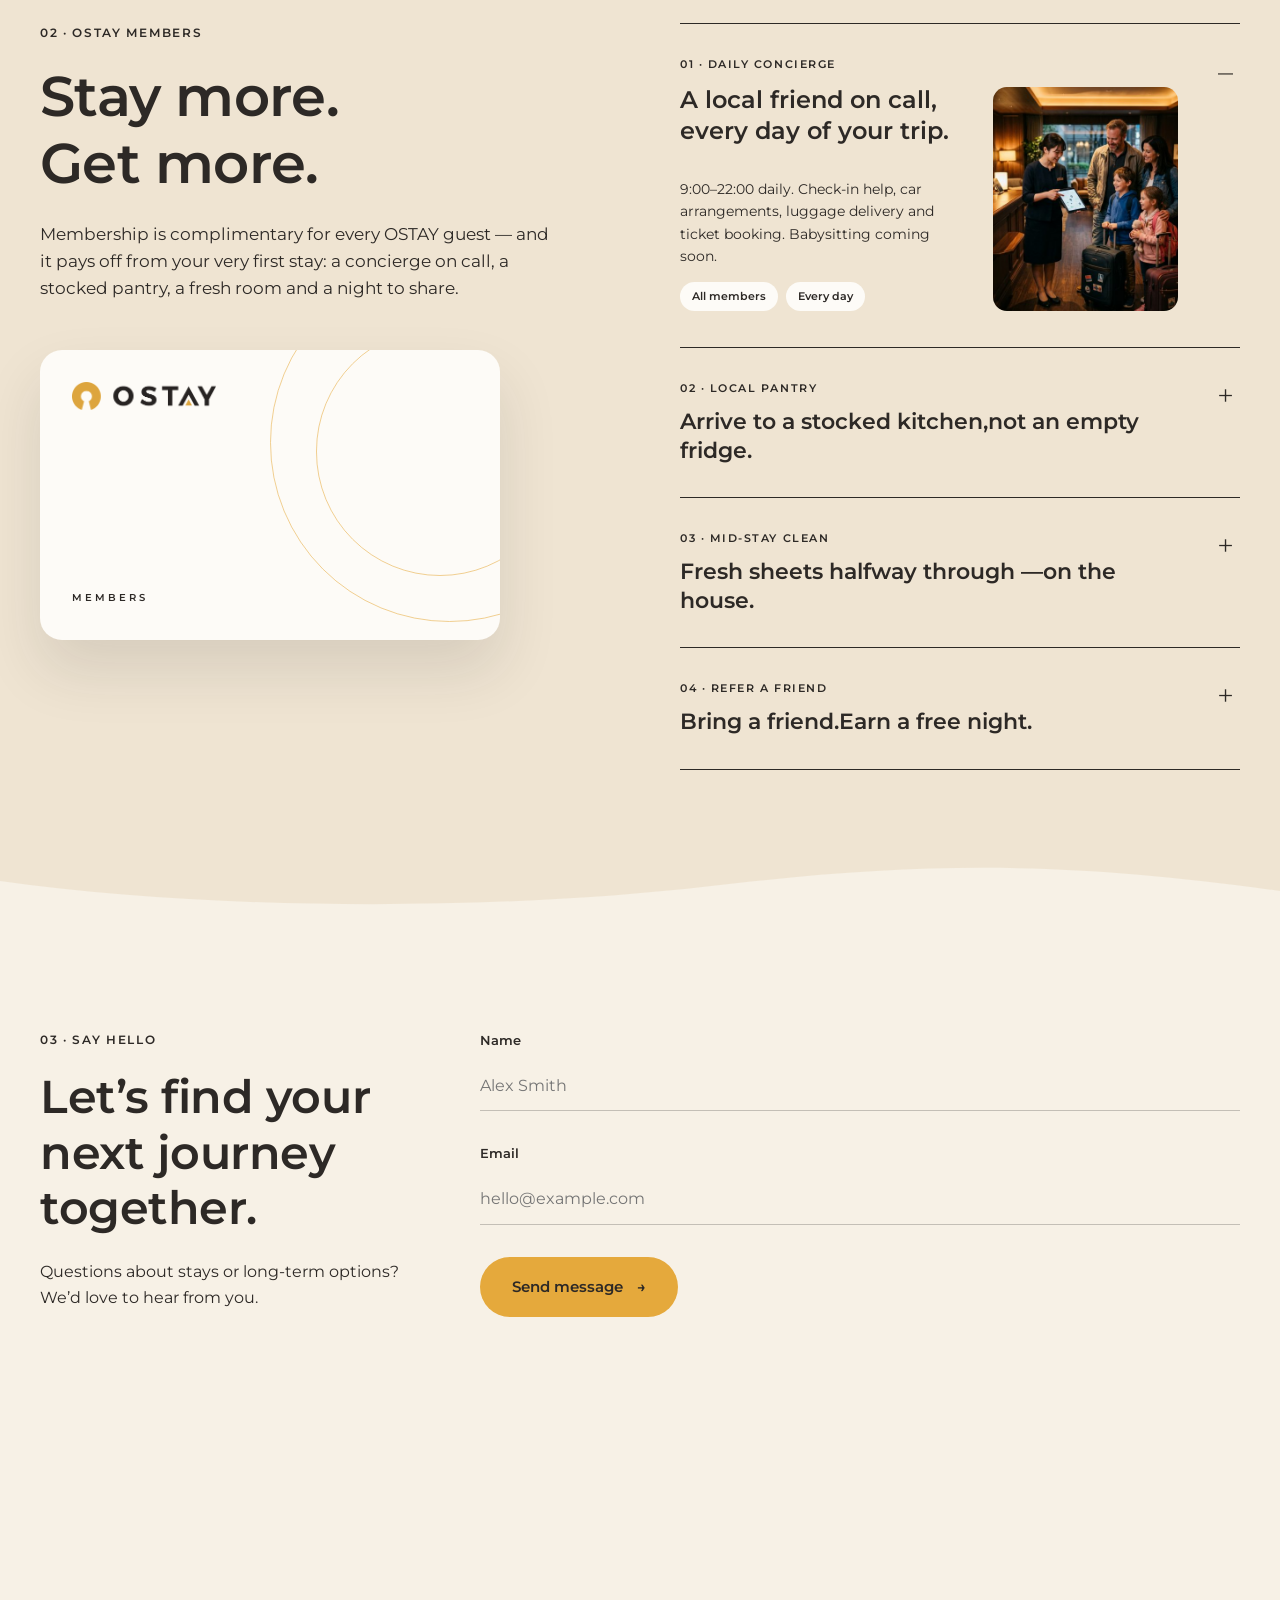
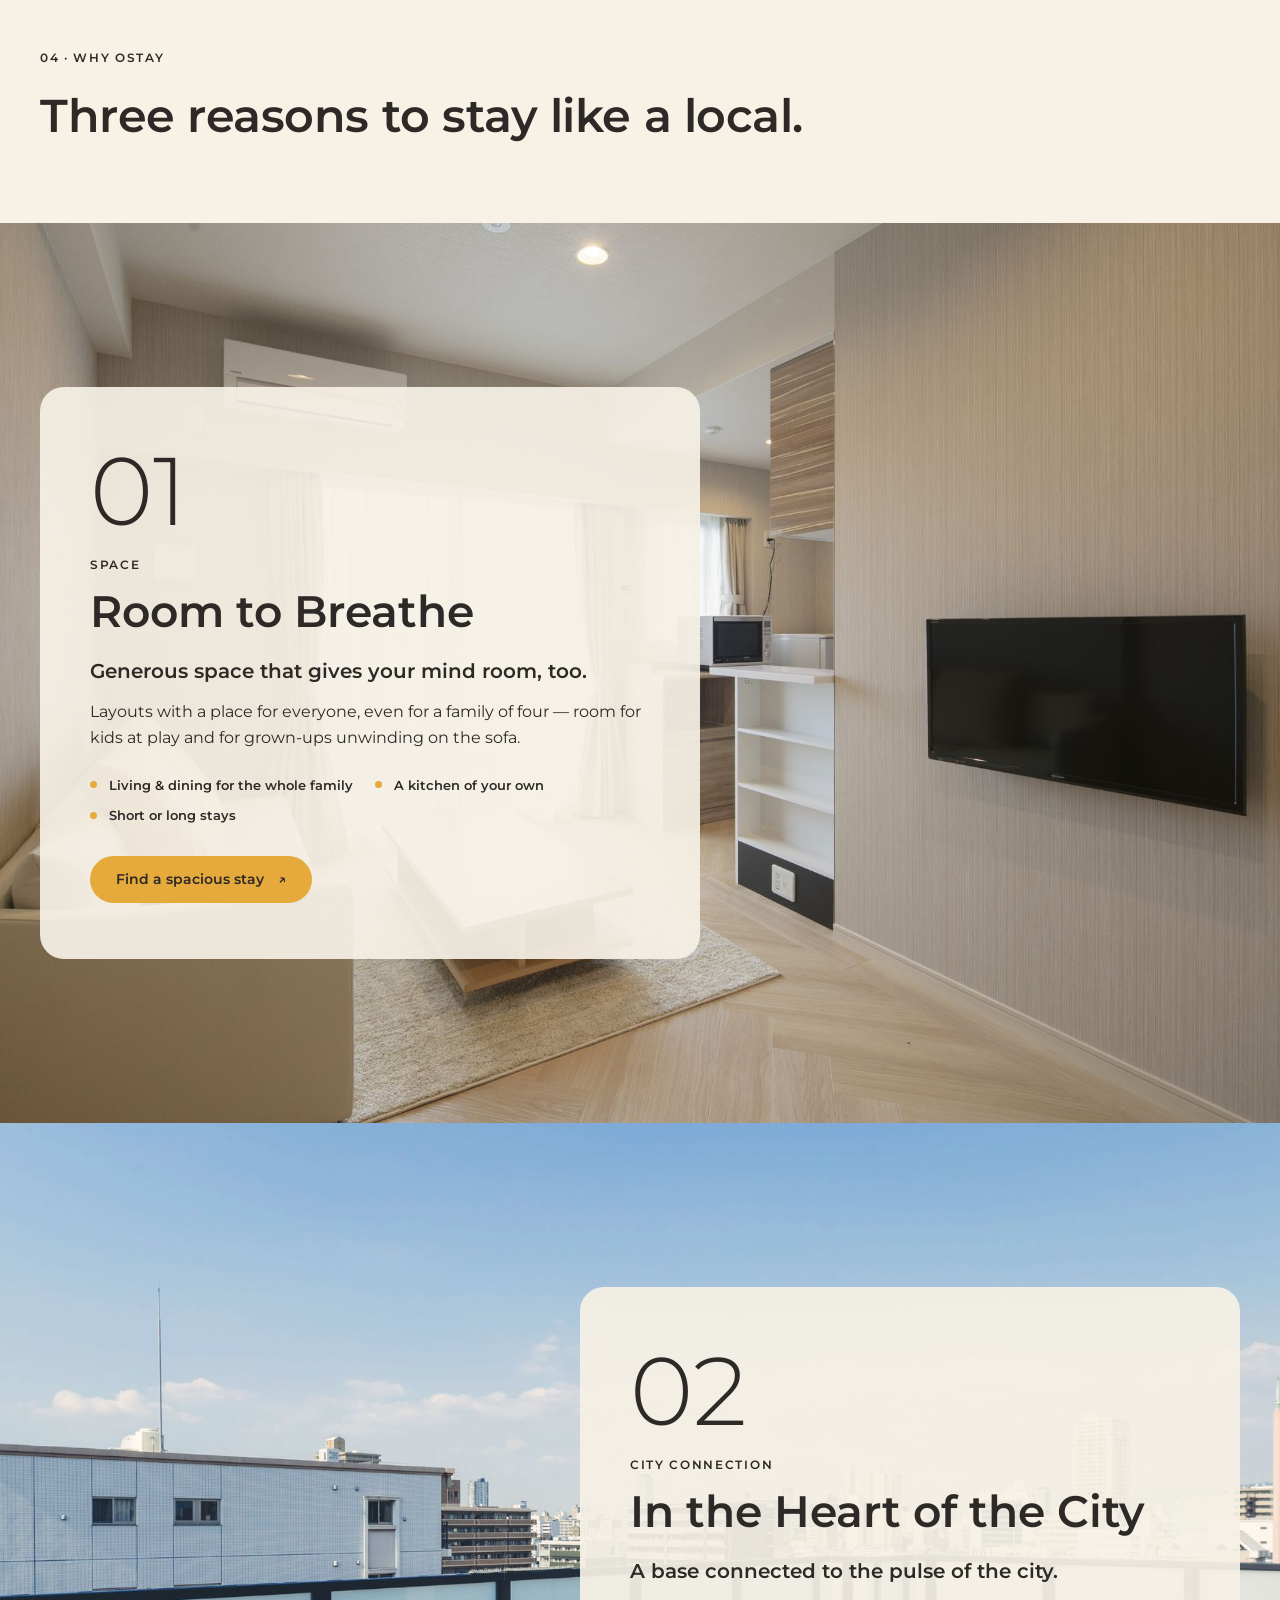
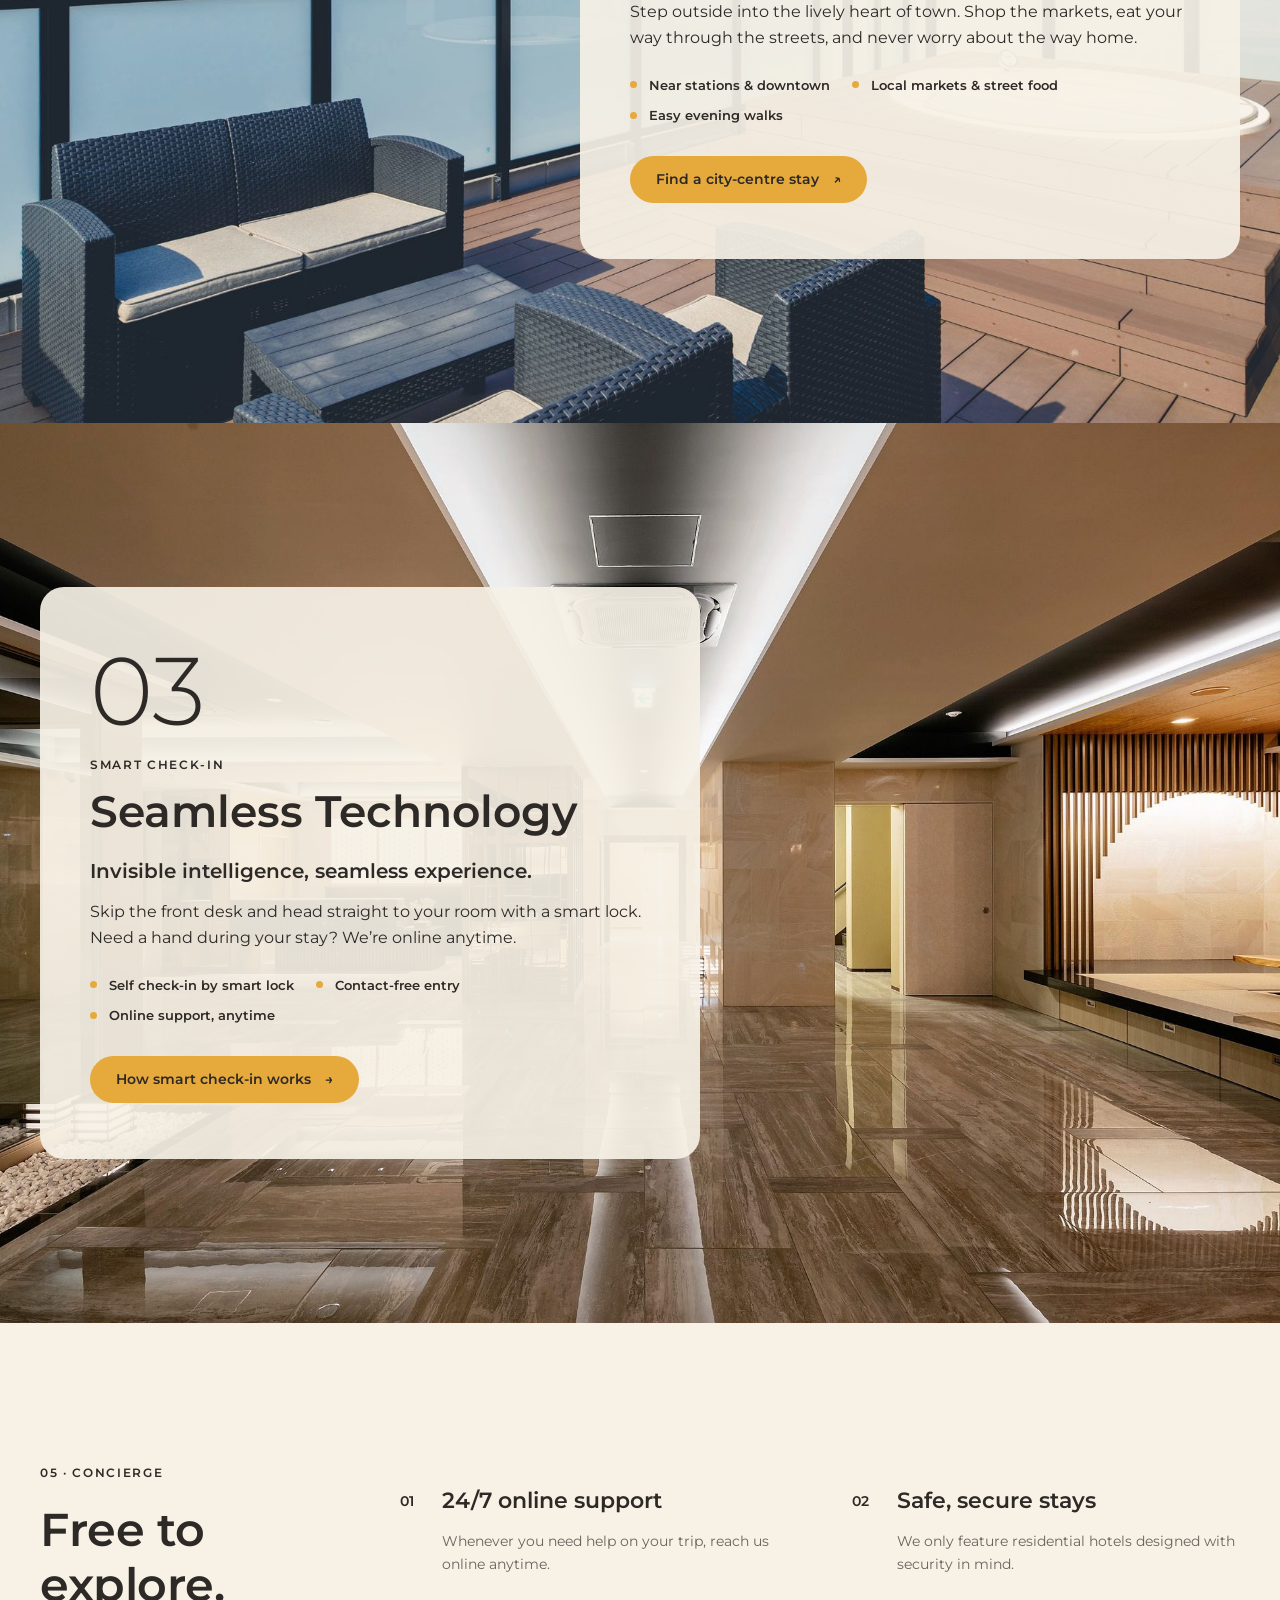
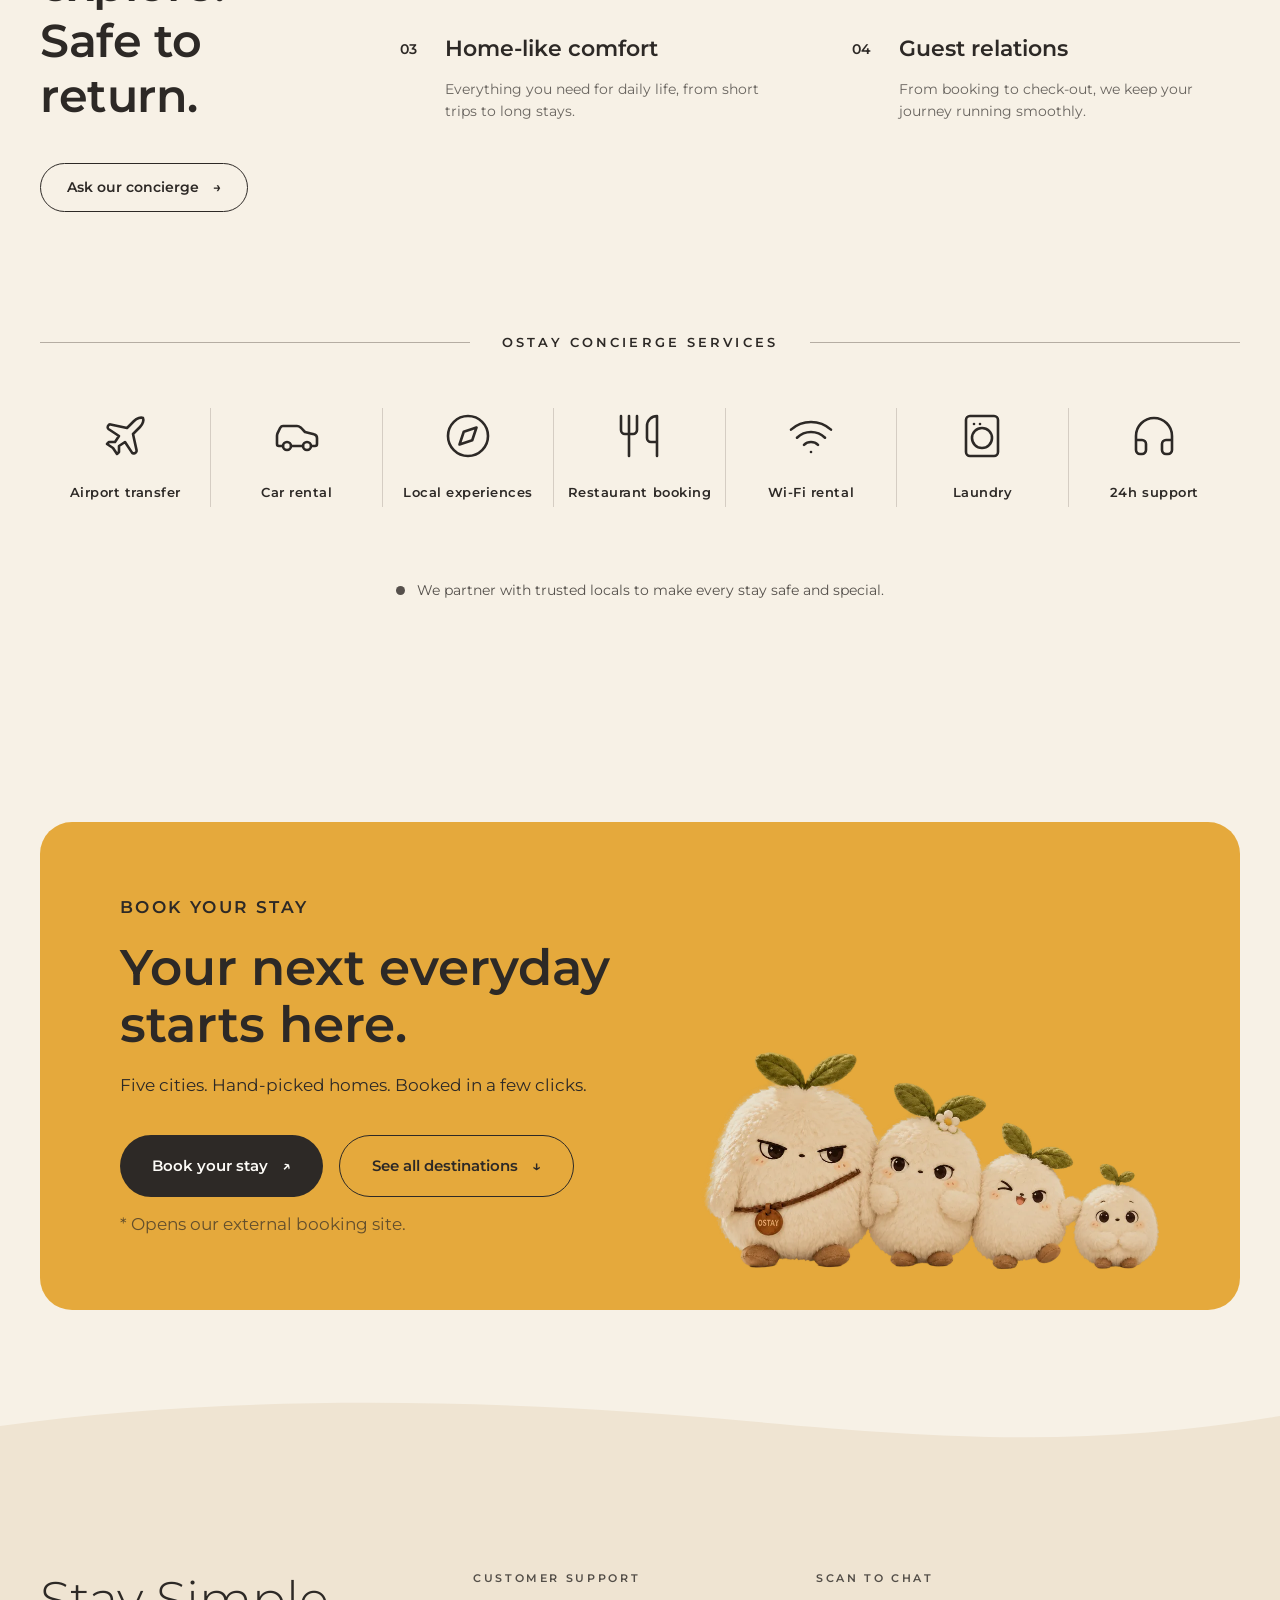
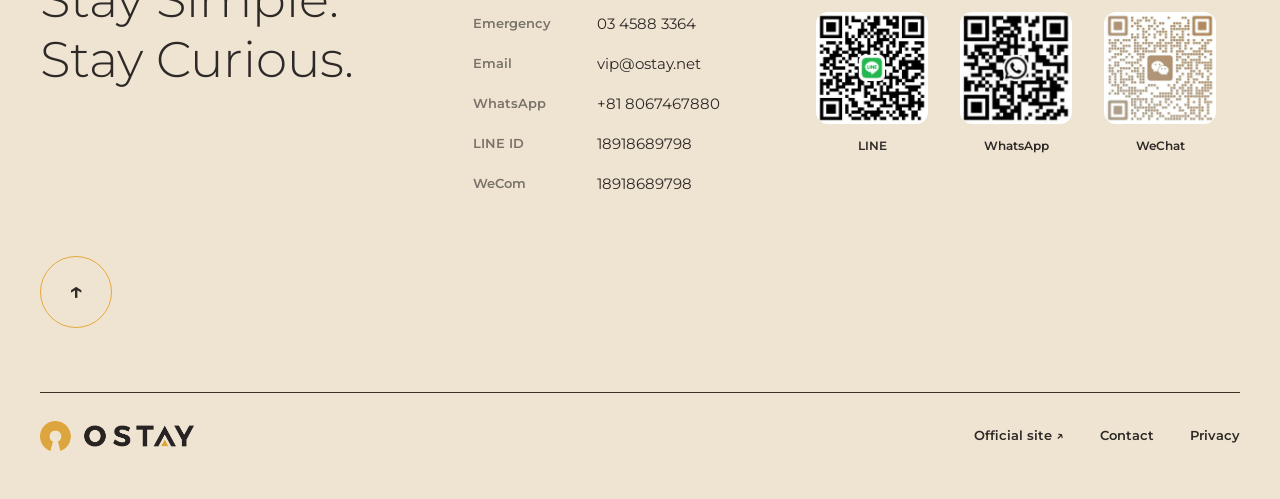
==== commit 5886b39c: "Add CMS" ====
--- a/index.html
+++ b/index.html
@@ -36,12 +36,12 @@
 
 <!-- Hero -->
 <section class="hero">
-  <div class="hero__bg" role="img" aria-label="A spacious OSTAY living room with a view of Mt. Fuji"></div>
+  <div class="hero__bg" data-bg="hero.image" style="--img:url(assets/hero/dotonbori-rooftop.jpg)" role="img" aria-label="A spacious OSTAY living room with a view of Mt. Fuji"></div>
   <div class="wrap">
     <div class="hero__panel reveal">
-      <p class="eyebrow">Residential stays · Japan &amp; Asia</p>
-      <h1>Stay Simple.<br>Stay Curious.</h1>
-      <p class="sub">Borderless peace of mind for a journey that is truly yours.</p>
+      <p class="eyebrow" data-t="hero.eyebrow">Residential stays · Japan &amp; Asia</p>
+      <h1 data-t="hero.title">Stay Simple.<br>Stay Curious.</h1>
+      <p class="sub" data-t="hero.subtitle">Borderless peace of mind for a journey that is truly yours.</p>
       <div class="hero__ctas">
         <a class="btn btn--yellow" data-booking="main" href="#" target="_blank" rel="noopener">Book your stay <span class="arr ext">↗</span></a>
         <a class="link" href="#why">Why OSTAY <span>↓</span></a>
@@ -58,10 +58,10 @@
   <div class="wrap">
     <div class="dest__head reveal">
       <div>
-        <p class="eyebrow">01 · Destinations</p>
-        <h2 class="h2">Where will your next<br>everyday be?</h2>
-      </div>
-      <p class="lead">Five cities, hand-picked homes. Choose a city to see our stays — each one books directly on Booking.com.</p>
+        <p class="eyebrow" data-t="destinations.eyebrow">01 · Destinations</p>
+        <h2 class="h2" data-t="destinations.title">Where will your next<br>everyday be?</h2>
+      </div>
+      <p class="lead" data-t="destinations.lead">Five cities, hand-picked homes. Choose a city to see our stays — each one books directly on Booking.com.</p>
     </div>
     <div class="tabs reveal" role="tablist" id="cityTabs"></div>
     <div class="dest__meta">
@@ -79,9 +79,9 @@
   <svg class="wave top" viewBox="0 0 1800 60" preserveAspectRatio="none" aria-hidden="true"><path d="M0 40 C400 0 800 0 1100 25 S1600 60 1800 20 V60 H0Z" fill="#EFE4D2"/></svg>
   <div class="wrap members__grid">
     <div class="reveal">
-      <p class="eyebrow">02 · OSTAY Members</p>
-      <h2 class="h2" style="font-size:clamp(40px,4.4vw,64px)">Stay more.<br>Get more.</h2>
-      <p class="lead" style="font-size:17px">Membership is complimentary for every OSTAY guest — and it pays off from your very first stay: a concierge on call, a stocked pantry, a fresh room and a night to share.</p>
+      <p class="eyebrow" data-t="members.eyebrow">02 · OSTAY Members</p>
+      <h2 class="h2" data-t="members.title" style="font-size:clamp(40px,4.4vw,64px)">Stay more.<br>Get more.</h2>
+      <p class="lead" data-t="members.lead" style="font-size:17px">Membership is complimentary for every OSTAY guest — and it pays off from your very first stay: a concierge on call, a stocked pantry, a fresh room and a night to share.</p>
       <div class="member-card" id="memberCard">
         <i class="ring r1"></i><i class="ring r2"></i>
         <img src="assets/brand/ostay-logo.png" alt="OSTAY">
@@ -91,55 +91,55 @@
     <div class="acc reveal" id="acc">
       <div class="acc__item open">
         <button class="acc__btn" aria-expanded="true">
-          <span class="acc__num">01 · Daily concierge</span>
-          <span class="acc__title">A local friend on call,<br> every day of your trip.</span>
+          <span class="acc__num" data-t="members.benefits.0.label">01 · Daily concierge</span>
+          <span class="acc__title" data-t="members.benefits.0.title">A local friend on call,<br> every day of your trip.</span>
           <span class="acc__icon">–</span>
         </button>
         <div class="acc__panel"><div><div class="acc__content">
           <div>
-            <p>9:00–22:00 daily. Check-in help, car arrangements, luggage delivery and ticket booking. Babysitting coming soon.</p>
-            <div class="hotel__tags"><span class="tag">All members</span><span class="tag">Every day</span></div>
+            <p data-t="members.benefits.0.body">9:00–22:00 daily. Check-in help, car arrangements, luggage delivery and ticket booking. Babysitting coming soon.</p>
+            <div class="hotel__tags" data-tags="members.benefits.0.tags"><span class="tag">All members</span><span class="tag">Every day</span></div>
           </div>
-          <img class="acc__img" src="assets/members/01-concierge.jpg" alt="" loading="lazy">
+          <img class="acc__img" data-src="members.benefits.0.image" src="assets/members/01-concierge.jpg" alt="" loading="lazy">
         </div></div></div>
       </div>
       <div class="acc__item">
         <button class="acc__btn" aria-expanded="false">
-          <span class="acc__num">02 · Local pantry</span>
-          <span class="acc__title">Arrive to a stocked kitchen,<br> not an empty fridge.</span>
+          <span class="acc__num" data-t="members.benefits.1.label">02 · Local pantry</span>
+          <span class="acc__title" data-t="members.benefits.1.title">Arrive to a stocked kitchen,<br> not an empty fridge.</span>
           <span class="acc__icon">+</span>
         </button>
         <div class="acc__panel"><div><div class="acc__content"><div>
-          <p>A complimentary selection of local snacks and ingredients, waiting in your room on arrival.</p>
-          <div class="hotel__tags"><span class="tag">Once per member</span><span class="tag">Up to 4 guests</span></div>
-        </div>
-          <img class="acc__img" src="assets/members/02-local-pantry.jpg" alt="" loading="lazy">
+          <p data-t="members.benefits.1.body">A complimentary selection of local snacks and ingredients, waiting in your room on arrival.</p>
+          <div class="hotel__tags" data-tags="members.benefits.1.tags"><span class="tag">Once per member</span><span class="tag">Up to 4 guests</span></div>
+        </div>
+          <img class="acc__img" data-src="members.benefits.1.image" src="assets/members/02-local-pantry.jpg" alt="" loading="lazy">
         </div></div></div>
       </div>
       <div class="acc__item">
         <button class="acc__btn" aria-expanded="false">
-          <span class="acc__num">03 · Mid-stay clean</span>
-          <span class="acc__title">Fresh sheets halfway through —<br> on the house.</span>
+          <span class="acc__num" data-t="members.benefits.2.label">03 · Mid-stay clean</span>
+          <span class="acc__title" data-t="members.benefits.2.title">Fresh sheets halfway through —<br> on the house.</span>
           <span class="acc__icon">+</span>
         </button>
         <div class="acc__panel"><div><div class="acc__content"><div>
-          <p>One free room clean in the middle of your stay, so day five feels like day one.</p>
-          <div class="hotel__tags"><span class="tag">Stays of 3+ nights</span><span class="tag">Once per member</span></div>
-        </div>
-          <img class="acc__img" src="assets/members/03-mid-stay-clean.jpg" alt="" loading="lazy">
+          <p data-t="members.benefits.2.body">One free room clean in the middle of your stay, so day five feels like day one.</p>
+          <div class="hotel__tags" data-tags="members.benefits.2.tags"><span class="tag">Stays of 3+ nights</span><span class="tag">Once per member</span></div>
+        </div>
+          <img class="acc__img" data-src="members.benefits.2.image" src="assets/members/03-mid-stay-clean.jpg" alt="" loading="lazy">
         </div></div></div>
       </div>
       <div class="acc__item">
         <button class="acc__btn" aria-expanded="false">
-          <span class="acc__num">04 · Refer a friend</span>
-          <span class="acc__title">Bring a friend.<br> Earn a free night.</span>
+          <span class="acc__num" data-t="members.benefits.3.label">04 · Refer a friend</span>
+          <span class="acc__title" data-t="members.benefits.3.title">Bring a friend.<br> Earn a free night.</span>
           <span class="acc__icon">+</span>
         </button>
         <div class="acc__panel"><div><div class="acc__content"><div>
-          <p>When a friend you refer books 5 nights or more, you receive a voucher for one free night.</p>
-          <div class="hotel__tags"><span class="tag">Friend books 5+ nights</span><span class="tag">Once per member</span></div>
-        </div>
-          <img class="acc__img" src="assets/members/04-refer-a-friend.jpg" alt="" loading="lazy">
+          <p data-t="members.benefits.3.body">When a friend you refer books 5 nights or more, you receive a voucher for one free night.</p>
+          <div class="hotel__tags" data-tags="members.benefits.3.tags"><span class="tag">Friend books 5+ nights</span><span class="tag">Once per member</span></div>
+        </div>
+          <img class="acc__img" data-src="members.benefits.3.image" src="assets/members/04-refer-a-friend.jpg" alt="" loading="lazy">
         </div></div></div>
       </div>
     </div>
@@ -151,9 +151,9 @@
 <section class="contact" id="contact">
   <div class="wrap contact__grid">
     <div class="reveal">
-      <p class="eyebrow">03 · Say hello</p>
-      <h2 class="h2">Let’s find your<br>next journey together.</h2>
-      <p class="lead">Questions about stays or long-term options? We’d love to hear from you.</p>
+      <p class="eyebrow" data-t="contact.eyebrow">03 · Say hello</p>
+      <h2 class="h2" data-t="contact.title">Let’s find your<br>next journey together.</h2>
+      <p class="lead" data-t="contact.lead">Questions about stays or long-term options? We’d love to hear from you.</p>
     </div>
     <!-- Replace YOUR_FORM_ID with your Formspree form ID (https://formspree.io) -->
     <form class="form reveal" id="helloForm" action="https://formspree.io/f/YOUR_FORM_ID" method="POST">
@@ -169,43 +169,43 @@
 <!-- 04 Why OSTAY -->
 <section id="why">
   <div class="wrap why__intro reveal">
-    <p class="eyebrow">04 · Why OSTAY</p>
-    <h2 class="h2">Three reasons to stay like a local.</h2>
-  </div>
-
-  <div class="band band--space">
+    <p class="eyebrow" data-t="why.eyebrow">04 · Why OSTAY</p>
+    <h2 class="h2" data-t="why.title">Three reasons to stay like a local.</h2>
+  </div>
+
+  <div class="band band--space" data-bg="why.items.0.image" style="--img:url(assets/why/01-space-imamiya-interior.jpg)">
     <div class="wrap"><div class="band__card reveal">
       <div class="band__num">01</div>
-      <p class="eyebrow" style="margin-top:16px">Space</p>
-      <h3>Room to Breathe</h3>
-      <p class="tagline">Generous space that gives your mind room, too.</p>
-      <p class="body">Layouts with a place for everyone, even for a family of four — room for kids at play and for grown-ups unwinding on the sofa.</p>
-      <ul class="dots"><li>Living &amp; dining for the whole family</li><li>A kitchen of your own</li><li>Short or long stays</li></ul>
-      <a class="btn btn--yellow btn--sm" data-booking="main" href="#" target="_blank" rel="noopener">Find a spacious stay <span class="arr ext">↗</span></a>
+      <p class="eyebrow" data-t="why.items.0.label" style="margin-top:16px">Space</p>
+      <h3 data-t="why.items.0.title">Room to Breathe</h3>
+      <p class="tagline" data-t="why.items.0.tagline">Generous space that gives your mind room, too.</p>
+      <p class="body" data-t="why.items.0.body">Layouts with a place for everyone, even for a family of four — room for kids at play and for grown-ups unwinding on the sofa.</p>
+      <ul class="dots" data-li="why.items.0.bullets"><li>Living &amp; dining for the whole family</li><li>A kitchen of your own</li><li>Short or long stays</li></ul>
+      <a class="btn btn--yellow btn--sm" data-booking="main" href="#" target="_blank" rel="noopener"><span data-t="why.items.0.button">Find a spacious stay</span> <span class="arr ext">↗</span></a>
     </div></div>
   </div>
 
-  <div class="band band--city band--right">
+  <div class="band band--city band--right" data-bg="why.items.1.image" style="--img:url(assets/why/02-city-dotonbori-rooftop.jpg)">
     <div class="wrap"><div class="band__card reveal">
       <div class="band__num">02</div>
-      <p class="eyebrow" style="margin-top:16px">City connection</p>
-      <h3>In the Heart of the City</h3>
-      <p class="tagline">A base connected to the pulse of the city.</p>
-      <p class="body">Step outside into the lively heart of town. Shop the markets, eat your way through the streets, and never worry about the way home.</p>
-      <ul class="dots"><li>Near stations &amp; downtown</li><li>Local markets &amp; street food</li><li>Easy evening walks</li></ul>
-      <a class="btn btn--yellow btn--sm" data-booking="main" href="#" target="_blank" rel="noopener">Find a city-centre stay <span class="arr ext">↗</span></a>
+      <p class="eyebrow" data-t="why.items.1.label" style="margin-top:16px">City connection</p>
+      <h3 data-t="why.items.1.title">In the Heart of the City</h3>
+      <p class="tagline" data-t="why.items.1.tagline">A base connected to the pulse of the city.</p>
+      <p class="body" data-t="why.items.1.body">Step outside into the lively heart of town. Shop the markets, eat your way through the streets, and never worry about the way home.</p>
+      <ul class="dots" data-li="why.items.1.bullets"><li>Near stations &amp; downtown</li><li>Local markets &amp; street food</li><li>Easy evening walks</li></ul>
+      <a class="btn btn--yellow btn--sm" data-booking="main" href="#" target="_blank" rel="noopener"><span data-t="why.items.1.button">Find a city-centre stay</span> <span class="arr ext">↗</span></a>
     </div></div>
   </div>
 
-  <div class="band band--tech">
+  <div class="band band--tech" data-bg="why.items.2.image" style="--img:url(assets/why/03-tech-imamiya-lobby.jpg)">
     <div class="wrap"><div class="band__card reveal">
       <div class="band__num">03</div>
-      <p class="eyebrow" style="margin-top:16px">Smart check-in</p>
-      <h3>Seamless Technology</h3>
-      <p class="tagline">Invisible intelligence, seamless experience.</p>
-      <p class="body">Skip the front desk and head straight to your room with a smart lock. Need a hand during your stay? We’re online anytime.</p>
-      <ul class="dots"><li>Self check-in by smart lock</li><li>Contact-free entry</li><li>Online support, anytime</li></ul>
-      <a class="btn btn--yellow btn--sm" href="#concierge">How smart check-in works <span class="arr fwd">→</span></a>
+      <p class="eyebrow" data-t="why.items.2.label" style="margin-top:16px">Smart check-in</p>
+      <h3 data-t="why.items.2.title">Seamless Technology</h3>
+      <p class="tagline" data-t="why.items.2.tagline">Invisible intelligence, seamless experience.</p>
+      <p class="body" data-t="why.items.2.body">Skip the front desk and head straight to your room with a smart lock. Need a hand during your stay? We’re online anytime.</p>
+      <ul class="dots" data-li="why.items.2.bullets"><li>Self check-in by smart lock</li><li>Contact-free entry</li><li>Online support, anytime</li></ul>
+      <a class="btn btn--yellow btn--sm" href="#concierge"><span data-t="why.items.2.button">How smart check-in works</span> <span class="arr fwd">→</span></a>
     </div></div>
   </div>
 </section>
@@ -215,15 +215,15 @@
   <div class="wrap">
     <div class="cons__top">
       <div class="cons__head reveal">
-        <p class="eyebrow">05 · Concierge</p>
-        <h2 class="h2">Free to explore.<br>Safe to return.</h2>
+        <p class="eyebrow" data-t="concierge.eyebrow">05 · Concierge</p>
+        <h2 class="h2" data-t="concierge.title">Free to explore.<br>Safe to return.</h2>
         <a class="btn btn--ghost btn--sm cons__cta" href="#contact">Ask our concierge <span class="arr fwd">→</span></a>
       </div>
       <div class="points reveal">
-        <div><b>01</b><div><h4>24/7 online support</h4><p>Whenever you need help on your trip, reach us online anytime.</p></div></div>
-        <div><b>02</b><div><h4>Safe, secure stays</h4><p>We only feature residential hotels designed with security in mind.</p></div></div>
-        <div><b>03</b><div><h4>Home-like comfort</h4><p>Everything you need for daily life, from short trips to long stays.</p></div></div>
-        <div><b>04</b><div><h4>Guest relations</h4><p>From booking to check-out, we keep your journey running smoothly.</p></div></div>
+        <div><b>01</b><div><h4 data-t="concierge.points.0.title">24/7 online support</h4><p data-t="concierge.points.0.body">Whenever you need help on your trip, reach us online anytime.</p></div></div>
+        <div><b>02</b><div><h4 data-t="concierge.points.1.title">Safe, secure stays</h4><p data-t="concierge.points.1.body">We only feature residential hotels designed with security in mind.</p></div></div>
+        <div><b>03</b><div><h4 data-t="concierge.points.2.title">Home-like comfort</h4><p data-t="concierge.points.2.body">Everything you need for daily life, from short trips to long stays.</p></div></div>
+        <div><b>04</b><div><h4 data-t="concierge.points.3.title">Guest relations</h4><p data-t="concierge.points.3.body">From booking to check-out, we keep your journey running smoothly.</p></div></div>
       </div>
     </div>
     <div class="services reveal">
@@ -237,7 +237,7 @@
         <li><img src="assets/icons/laundry.svg" alt=""><span class="lg">Laundry</span><span class="sm">Laundry</span></li>
         <li><img src="assets/icons/support.svg" alt=""><span class="lg">24h support</span><span class="sm">24h support</span></li>
       </ul>
-      <p class="partner">We partner with trusted locals to make every stay safe and special.</p>
+      <p class="partner" data-t="concierge.partner">We partner with trusted locals to make every stay safe and special.</p>
       <a class="btn btn--ghost cons__cta-m" href="#contact">Ask our concierge <span class="arr fwd">→</span></a>
     </div>
   </div>
@@ -247,9 +247,9 @@
 <section class="cta">
   <div class="wrap">
     <div class="cta__box reveal">
-      <p class="eyebrow">Book your stay</p>
-      <h2>Your next everyday<br>starts here.</h2>
-      <p>Five cities. Hand-picked homes. Booked in a few clicks.</p>
+      <p class="eyebrow" data-t="cta.eyebrow">Book your stay</p>
+      <h2 data-t="cta.title">Your next everyday<br>starts here.</h2>
+      <p data-t="cta.lead">Five cities. Hand-picked homes. Booked in a few clicks.</p>
       <div class="cta__btns">
         <a class="btn btn--dark" data-booking="main" href="#" target="_blank" rel="noopener">Book your stay <span class="arr ext">↗</span></a>
         <a class="btn btn--ghost" href="#destinations">See all destinations <span class="arr down">↓</span></a>
@@ -267,11 +267,11 @@
   <svg class="wave top" viewBox="0 0 1800 60" preserveAspectRatio="none" aria-hidden="true"><path d="M0 35 C350 0 750 10 1050 30 S1550 55 1800 25 V60 H0Z" fill="#EFE4D2"/></svg>
   <div class="wrap">
     <div class="footer__top">
-      <p class="footer__slogan">Stay Simple.<br>Stay Curious.</p>
+      <p class="footer__slogan" data-t="footer.slogan">Stay Simple.<br>Stay Curious.</p>
       <div class="support">
         <div class="support__col">
           <p class="eyebrow">Customer support</p>
-          <dl>
+          <dl id="contactList">
             <dt>Emergency</dt><dd><a href="tel:+81345883364">03 4588 3364</a></dd>
             <dt>Email</dt><dd><a href="mailto:vip@ostay.net">vip@ostay.net</a></dd>
             <dt>WhatsApp</dt><dd><a href="https://wa.me/818067467880" target="_blank" rel="noopener">+81 8067467880</a></dd>
@@ -281,7 +281,7 @@
         </div>
         <div class="support__col">
           <p class="eyebrow">Scan to chat</p>
-          <div class="qrs">
+          <div class="qrs" id="qrList">
             <figure class="qr"><img src="assets/qr/line.png" alt="LINE QR code" loading="lazy"><figcaption>LINE</figcaption></figure>
             <figure class="qr"><img src="assets/qr/whatsapp.png" alt="WhatsApp QR code" loading="lazy"><figcaption>WhatsApp</figcaption></figure>
             <figure class="qr"><img src="assets/qr/wechat.png" alt="WeChat QR code" loading="lazy"><figcaption>WeChat</figcaption></figure>
@@ -295,7 +295,7 @@
       <div class="footer__links">
         <a data-booking="main" href="#" target="_blank" rel="noopener">Official site ↗</a>
         <a href="#contact">Contact</a>
-        <a href="#">Privacy</a>
+        <a href="#" id="privacyLink">Privacy</a>
       </div>
     </div>
   </div>
--- a/style.css
+++ b/style.css
@@ -43,7 +43,7 @@
 
 /* Hero */
 .hero{position:relative;height:min(1200px,100vh);min-height:720px;overflow:hidden;padding-top:88px}
-.hero__bg{position:absolute;inset:88px 0 0 0;background:var(--sand) url(assets/hero/dotonbori-rooftop.jpg) center/cover no-repeat;animation:heroZoom 14s var(--ease) both}
+.hero__bg{position:absolute;inset:88px 0 0 0;background:var(--sand) var(--img) center/cover no-repeat;animation:heroZoom 14s var(--ease) both}
 @keyframes heroZoom{from{transform:scale(1.06)}to{transform:scale(1)}}
 .hero__panel{position:relative;z-index:2;margin-top:clamp(60px,12vh,160px);max-width:660px;background:rgba(247,241,230,.9);padding:48px 52px 40px;border-radius:24px}
 .hero h1{white-space:nowrap;font-size:clamp(44px,4.6vw,76px);font-weight:600;line-height:1.12;letter-spacing:-.02em;margin:18px 0 20px}
@@ -99,23 +99,22 @@
 .member-card::after{content:'';position:absolute;inset:0;background:linear-gradient(105deg,transparent 40%,rgba(255,255,255,.55) 50%,transparent 60%);transform:translateX(-100%);transition:transform .9s var(--ease)}
 .member-card:hover::after{transform:translateX(100%)}
 .acc{border-top:1px solid var(--obsidian)}
-.acc__item{--img:min(260px,33%);position:relative;border-bottom:1px solid var(--obsidian);transition:min-height .45s var(--ease)}
+.acc__item{--accimg:min(260px,33%);position:relative;border-bottom:1px solid var(--obsidian);transition:min-height .45s var(--ease)}
 .acc__btn{width:100%;background:none;border:0;text-align:left;padding:32px 0;display:grid;grid-template-columns:1fr auto;gap:12px 24px;cursor:pointer}
-.acc__num{font-size:11px;font-weight:600;letter-spacing:.14em;text-transform:uppercase}
+.acc__num{font-size:11px;line-height:16px;font-weight:600;letter-spacing:.14em;text-transform:uppercase}
 .acc__title{grid-column:1;font-size:22px;font-weight:600;line-height:1.3}
 .acc__icon{grid-row:1/3;grid-column:2;align-self:start;margin-top:-8px;font-size:30px;font-weight:300;width:30px;text-align:center}
 .acc__panel{display:grid;grid-template-rows:0fr;transition:grid-template-rows .45s var(--ease)}
 .acc__panel>div{overflow:hidden}
 .acc__item.open .acc__panel{grid-template-rows:1fr}
-.acc__item.open .acc__title{font-size:24px;max-width:calc(100% - var(--img) - 64px)}
+.acc__item.open .acc__title{font-size:24px;max-width:calc(100% - var(--accimg) - 64px)}
 .acc__title br{display:none}
 .acc__item.open .acc__title br{display:inline}
-.acc__item.open{min-height:calc(var(--img) * .708 + 72px)}
-.acc__content{padding-bottom:36px;max-width:calc(100% - var(--img) - 110px)}
+.acc__content{padding-bottom:36px;max-width:calc(100% - var(--accimg) - 110px)}
 .acc__content p{font-size:14px}
 .acc__content .hotel__tags{margin-top:14px}
 .acc__content .tag{background:var(--ivory)}
-.acc__img{position:absolute;top:32px;right:62px;width:var(--img);aspect-ratio:260/184;border-radius:14px;object-fit:cover;background:var(--bg);opacity:0;transform:translateY(8px);transition:opacity .4s var(--ease),transform .4s var(--ease);pointer-events:none}
+.acc__img{position:absolute;top:63px;right:62px;width:var(--accimg);height:calc(100% - 99px);border-radius:14px;object-fit:cover;background:var(--bg);opacity:0;transform:translateY(8px);transition:opacity .4s var(--ease),transform .4s var(--ease);pointer-events:none}
 .acc__item.open .acc__img{opacity:1;transform:none}
 .members .wave.bottom{bottom:-1px;height:50px}
 
@@ -131,10 +130,7 @@
 
 /* Why */
 .why__intro{padding-top:140px;padding-bottom:80px}
-.band{position:relative;min-height:900px;display:flex;align-items:center;background:var(--sand) center/cover no-repeat}
-.band--space{background-image:url(assets/why/01-space-imamiya-interior.jpg)}
-.band--city{background-image:url(assets/why/02-city-dotonbori-rooftop.jpg)}
-.band--tech{background-image:url(assets/why/03-tech-imamiya-lobby.jpg)}
+.band{position:relative;min-height:900px;display:flex;align-items:center;background:var(--sand) var(--img) center/cover no-repeat}
 .band .wrap{width:100%}
 .band__card{max-width:660px;background:rgba(247,241,230,.92);padding:56px 50px;border-radius:24px}
 .band--right .band__card{margin-left:auto}
@@ -250,14 +246,11 @@
   .acc__item.open .acc__title br{display:none}
   .acc__item.open .acc__title{max-width:none}
   .acc__content{max-width:none}
-  .acc__img{position:static;display:block;width:100%;margin-top:20px;opacity:1;transform:none}
+  .acc__img{position:static;display:block;width:100%;height:auto;aspect-ratio:3/2;margin-top:20px;opacity:1;transform:none}
   .contact{padding:80px 0}
   .why__intro{padding-top:80px;padding-bottom:40px}
   .band{min-height:0;display:block;background:none!important;padding:0 20px}
-  .band::before{content:'';display:block;aspect-ratio:16/9;border-radius:16px;background-size:cover;background-position:center}
-  .band--space::before{background-image:url(assets/why/01-space-imamiya-interior.jpg)}
-  .band--city::before{background-image:url(assets/why/02-city-dotonbori-rooftop.jpg)}
-  .band--tech::before{background-image:url(assets/why/03-tech-imamiya-lobby.jpg)}
+  .band::before{content:'';display:block;aspect-ratio:16/9;border-radius:16px;background:var(--sand) var(--img) center/cover no-repeat}
   .band .wrap{padding:0}
   .band__card{border-radius:0;padding:24px 0 56px;background:none;max-width:none}
   .band__num{font-size:56px}
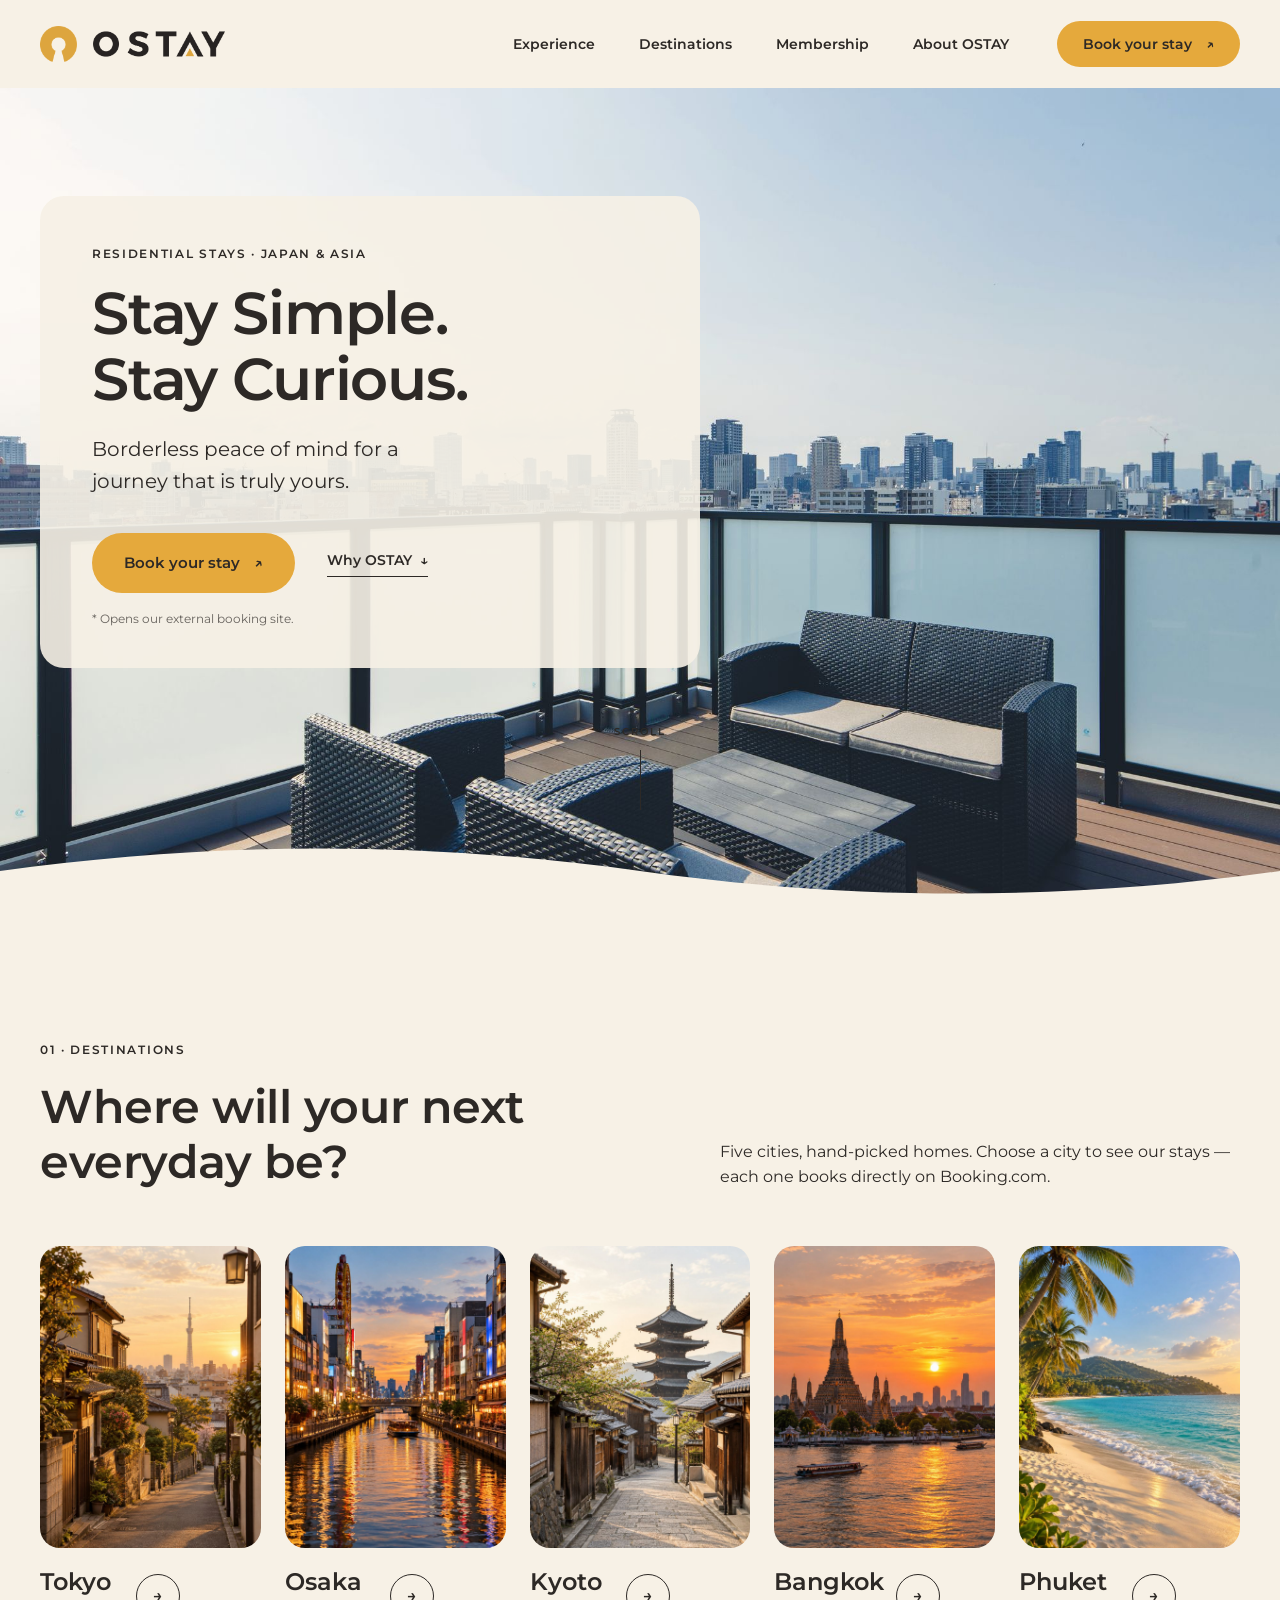
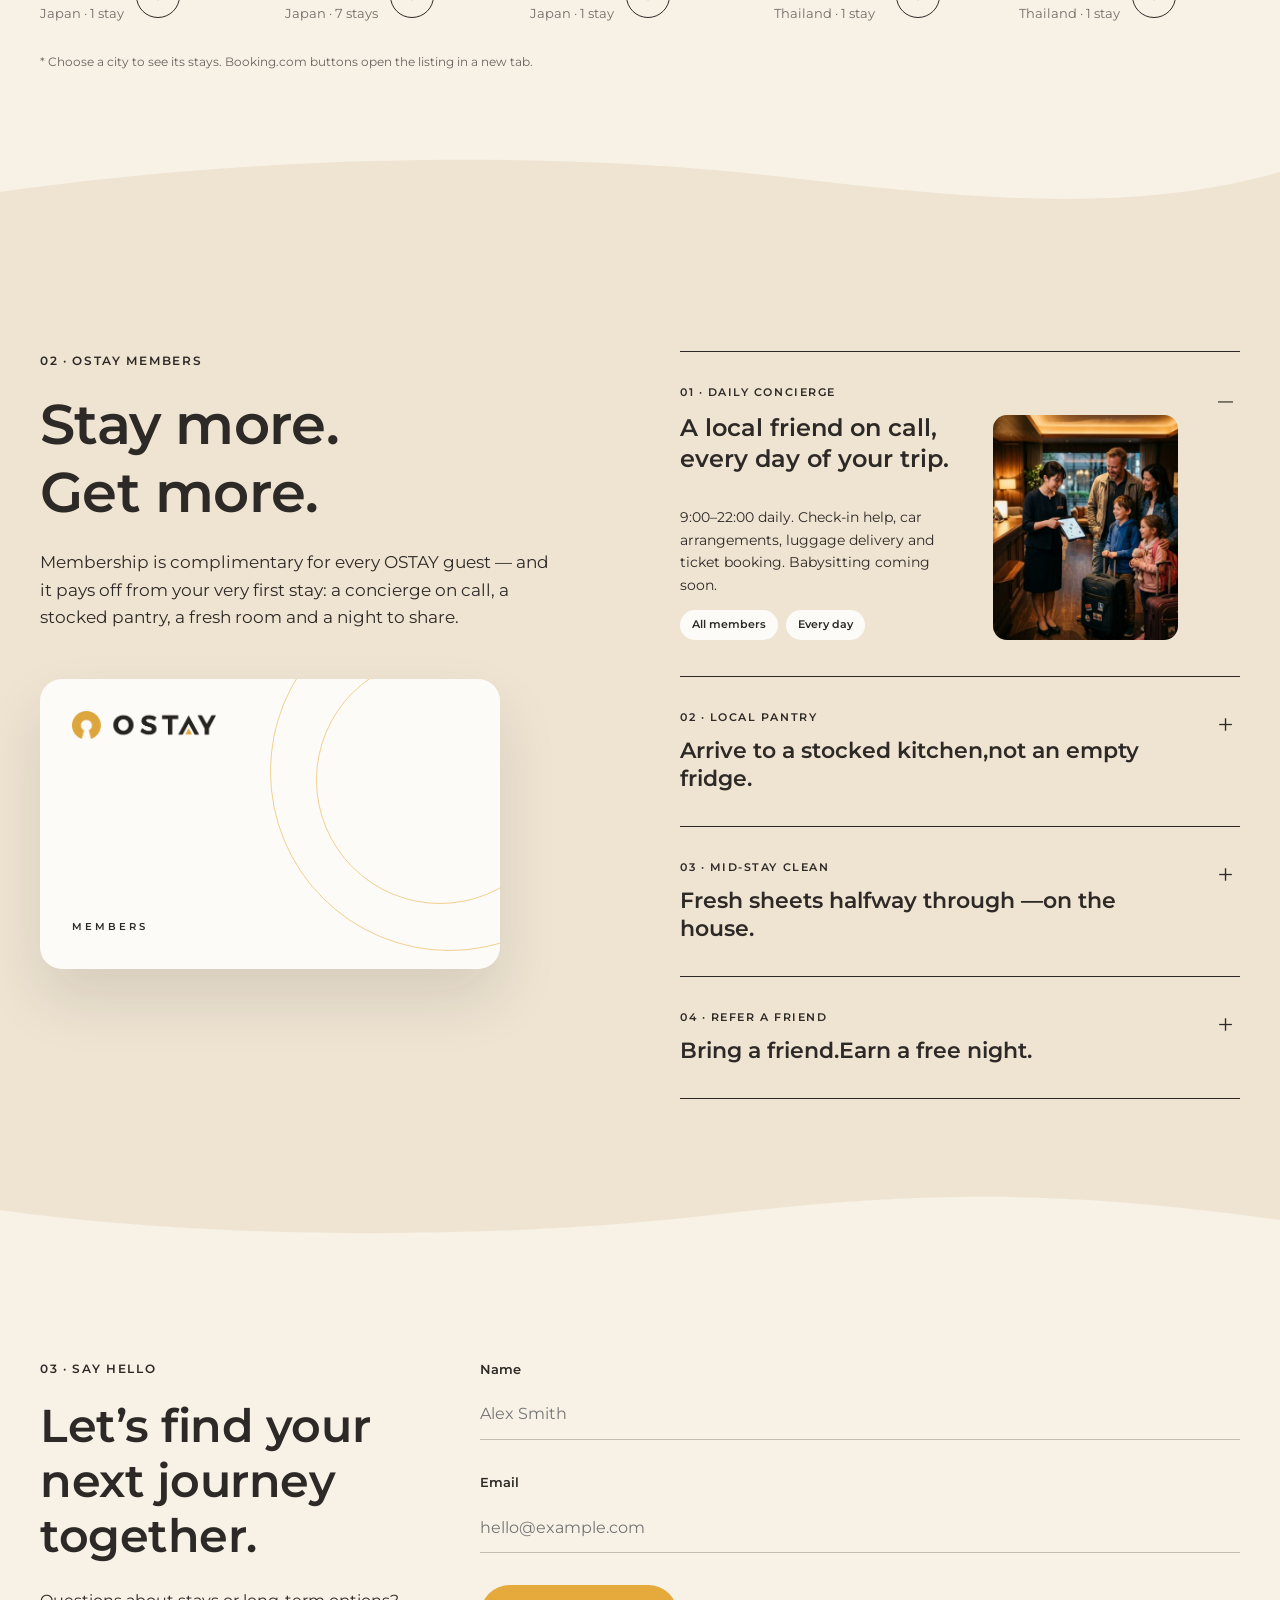
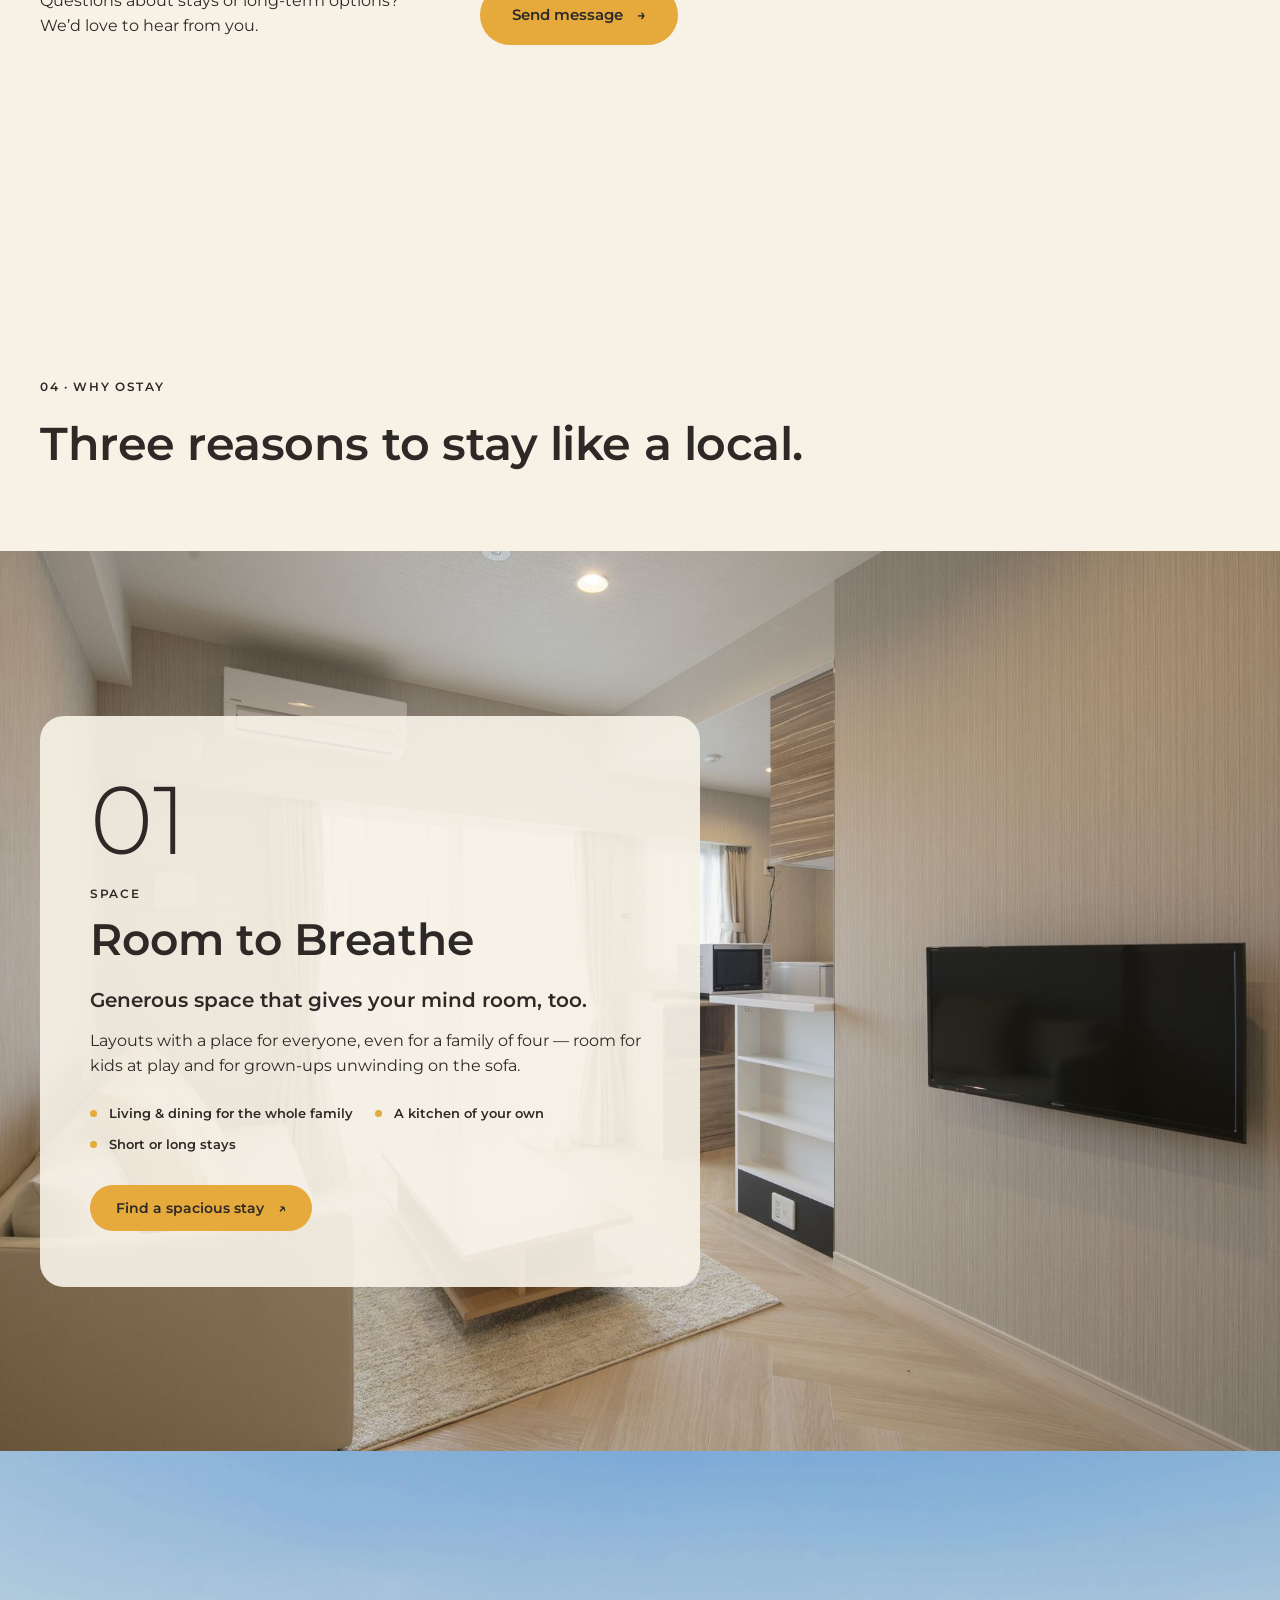
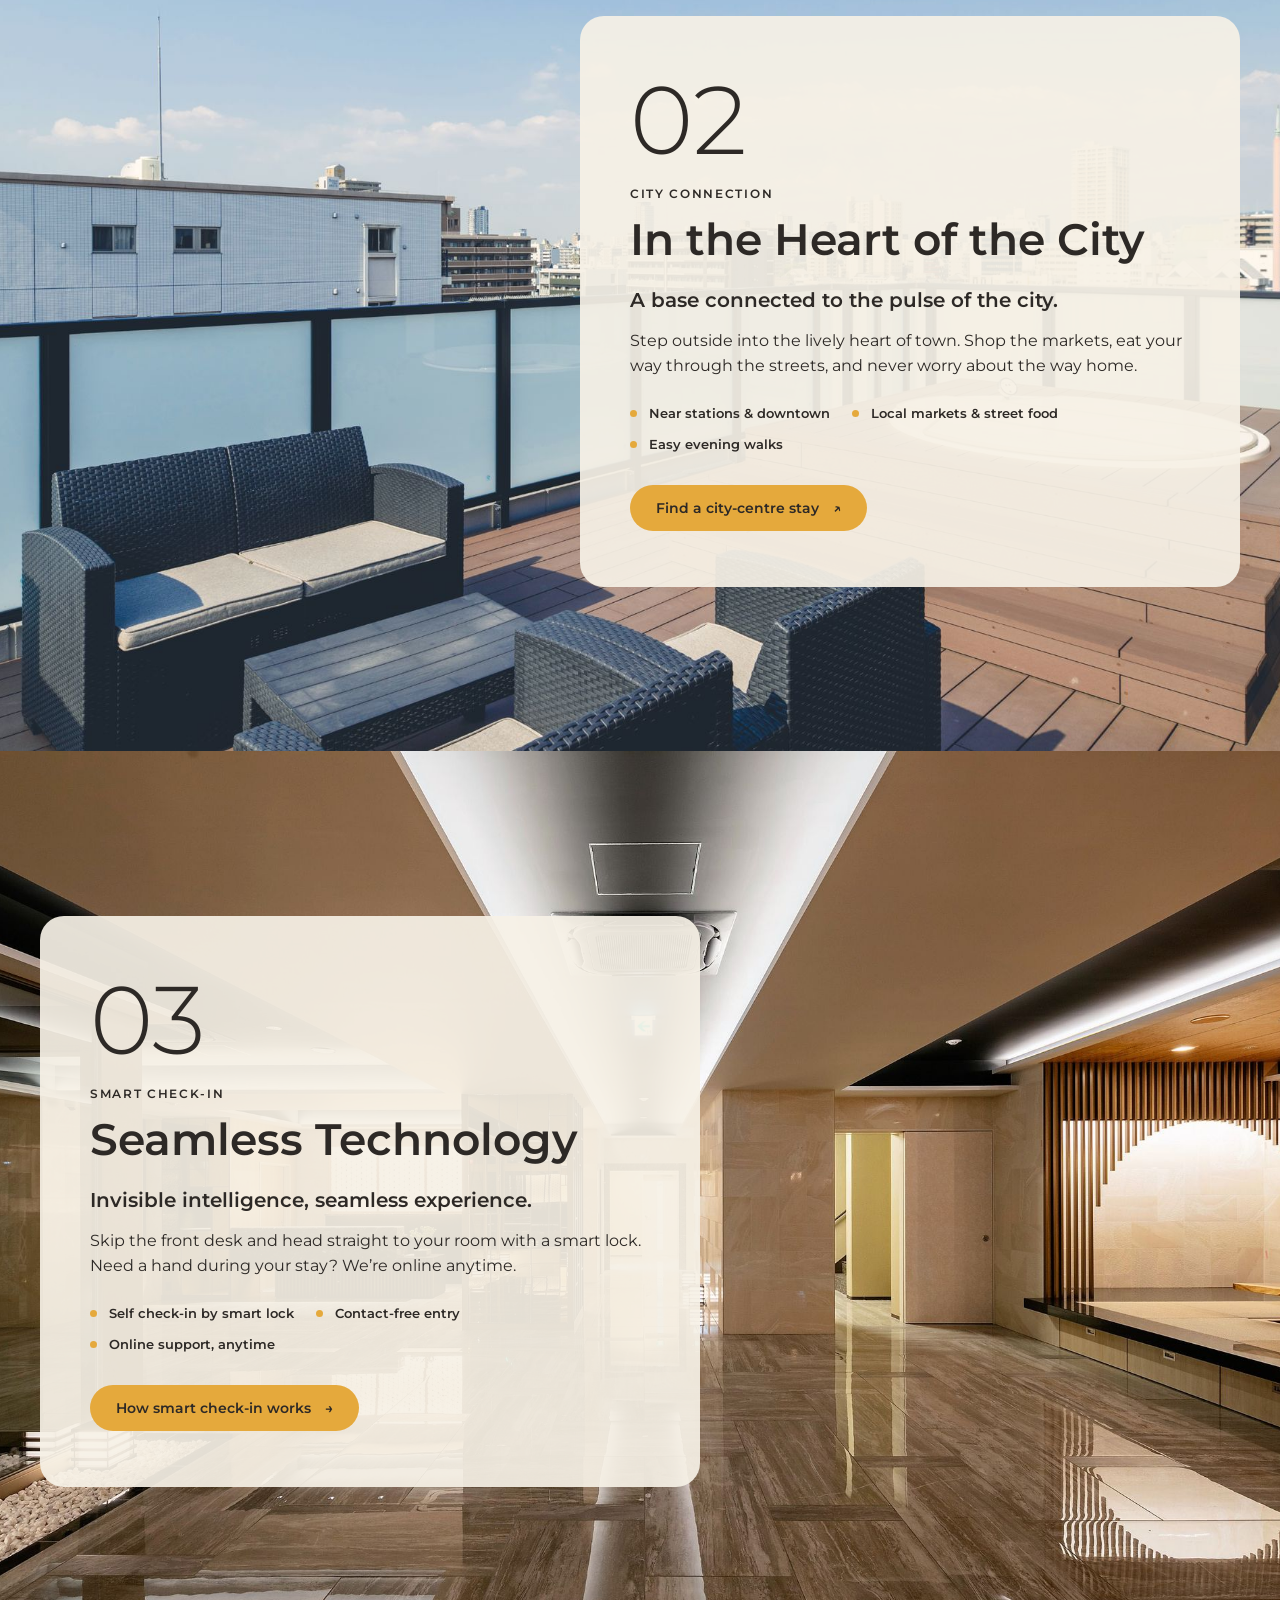
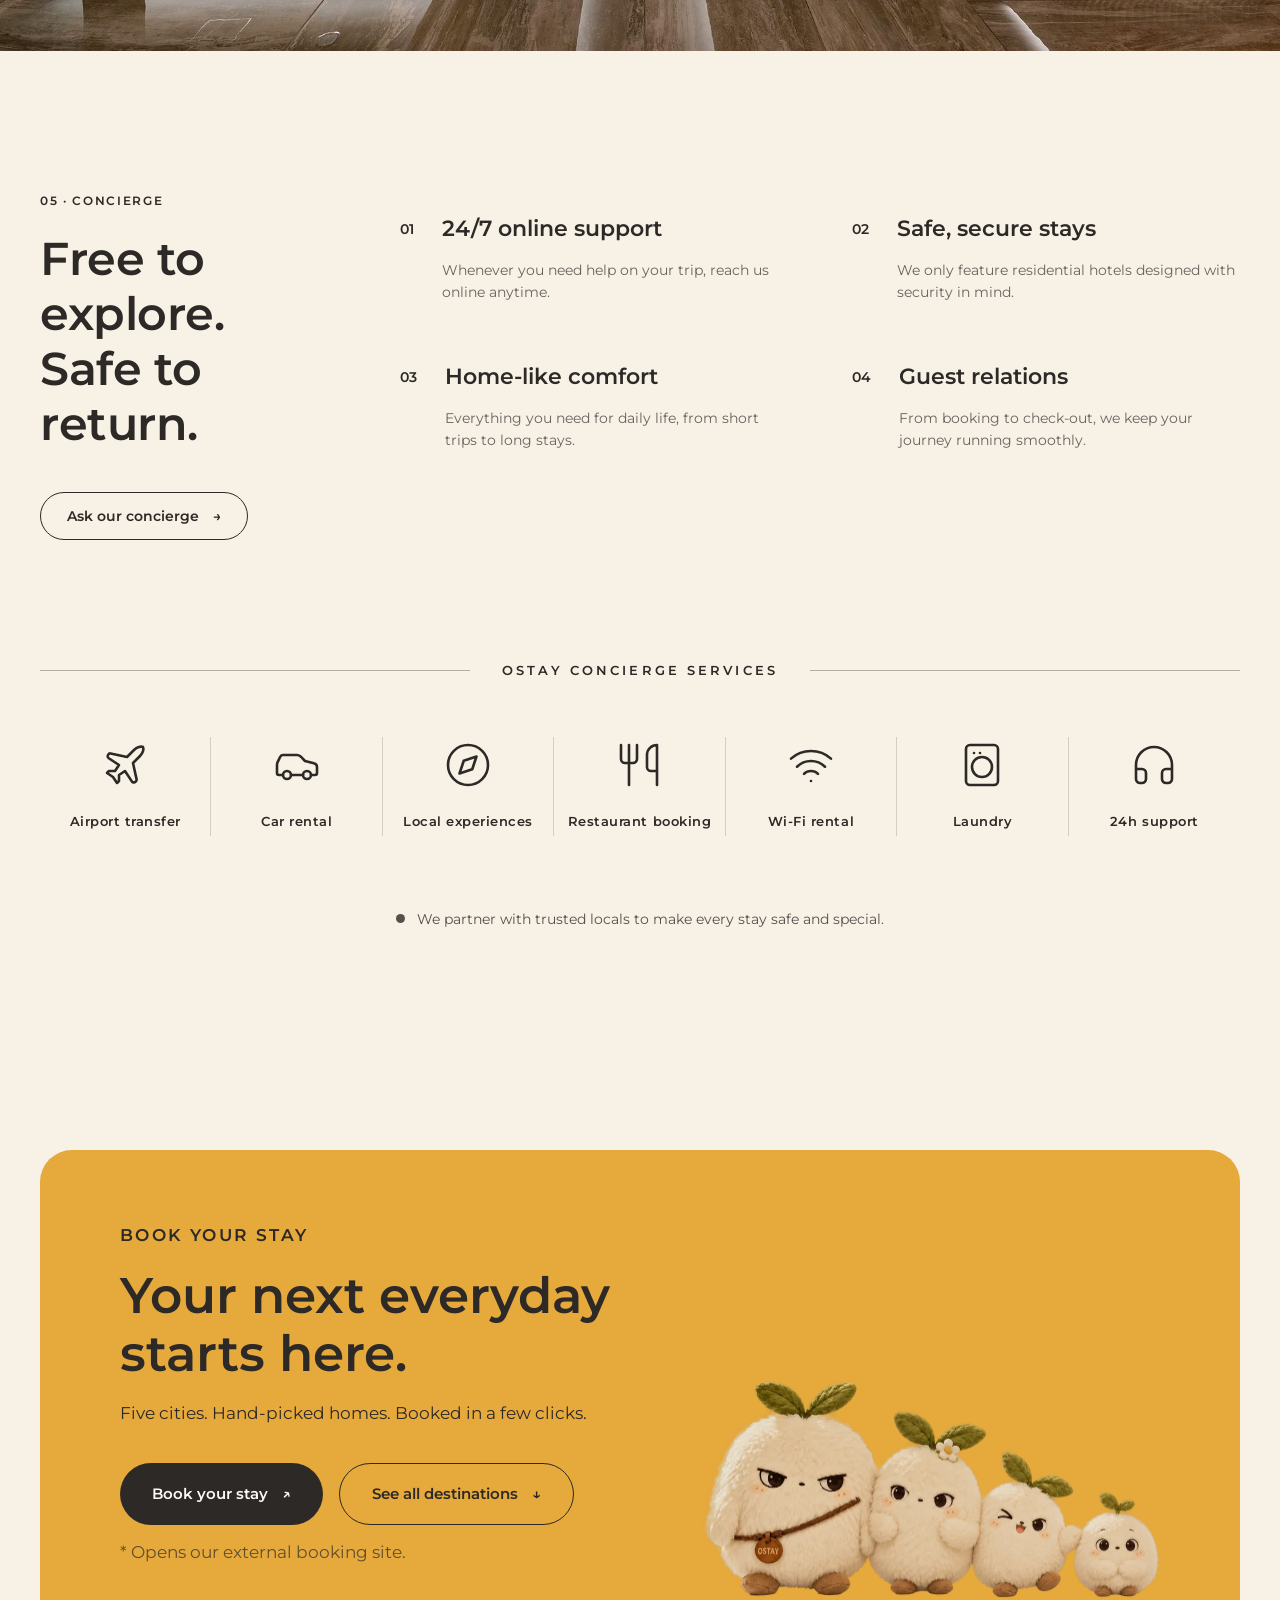
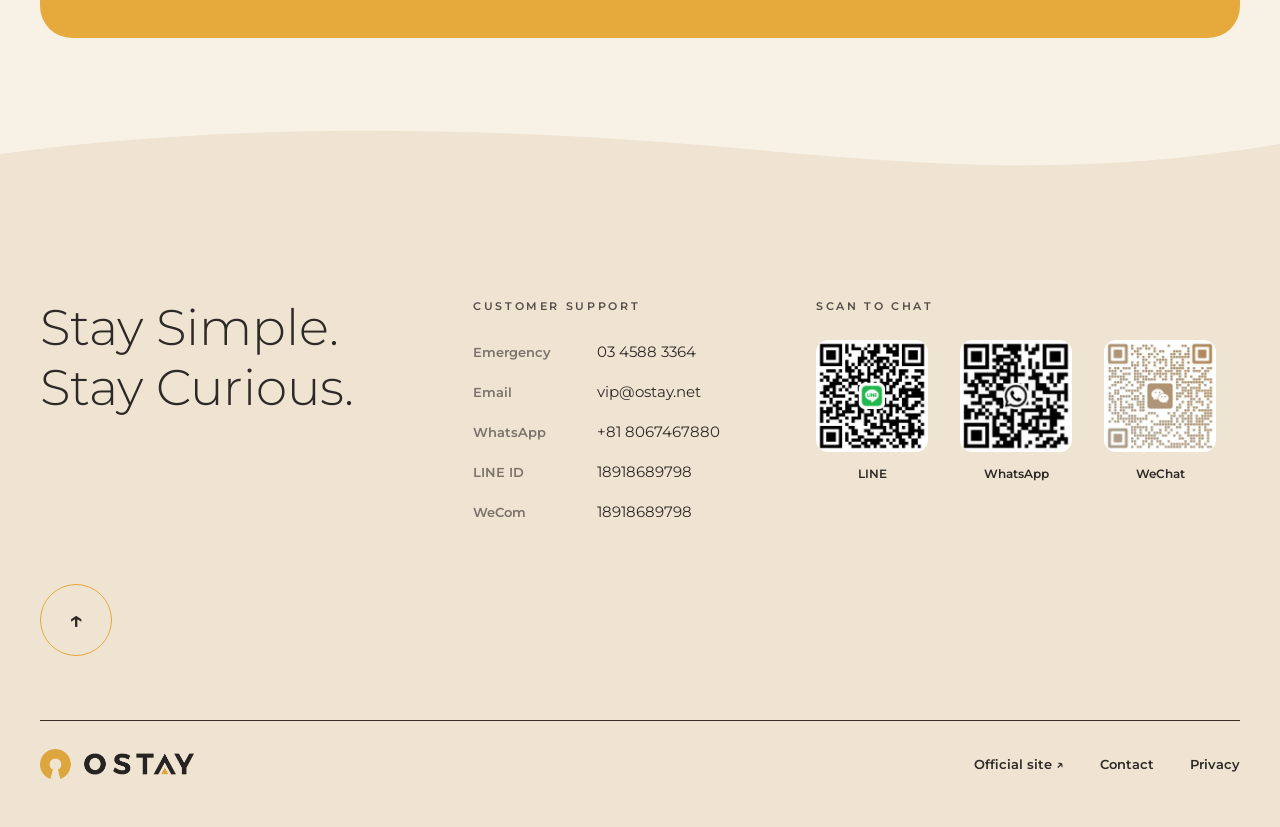
==== commit e112e389: "City-first destinations" ====
--- a/index.html
+++ b/index.html
@@ -63,14 +63,23 @@
       </div>
       <p class="lead" data-t="destinations.lead">Five cities, hand-picked homes. Choose a city to see our stays — each one books directly on Booking.com.</p>
     </div>
-    <div class="tabs reveal" role="tablist" id="cityTabs"></div>
-    <div class="dest__meta">
-      <span id="cityCount">Osaka · 7 stays</span>
-      <a class="link" id="cityAll" href="#" target="_blank" rel="noopener">View all Tokyo stays on Booking.com <span>↗</span></a>
-    </div>
-    <div class="hotels" id="hotels" aria-live="polite"></div>
-    <p class="carousel-count note" id="carouselCount" style="display:none;margin-top:12px">1 / 6</p>
-    <p class="note">* All Booking.com buttons open the listing in a new tab.</p>
+    <div class="dest__stage" id="destStage">
+      <div class="cities reveal" id="cityGrid" role="list"></div>
+      <div class="city-view" id="cityView" hidden>
+        <aside class="city-panel">
+          <button class="city-back" id="cityBack" type="button"><span aria-hidden="true">←</span> All cities</button>
+          <div class="city-panel__img" id="cityPanelImg"></div>
+          <h3 class="city-panel__name" id="cityPanelName"></h3>
+          <p class="city-panel__meta" id="cityPanelMeta"></p>
+          <a class="link city-panel__all" id="cityAll" href="#" target="_blank" rel="noopener" hidden>View all stays on Booking.com <span>↗</span></a>
+        </aside>
+        <div class="city-hotels">
+          <p class="city-hotels__head" id="cityCount"></p>
+          <div class="hotels" id="hotels" aria-live="polite"></div>
+        </div>
+      </div>
+    </div>
+    <p class="note">* Choose a city to see its stays. Booking.com buttons open the listing in a new tab.</p>
   </div>
 </section>
 
--- a/style.css
+++ b/style.css
@@ -62,21 +62,44 @@
 
 /* Destinations */
 .dest__head{display:flex;justify-content:space-between;align-items:flex-end;gap:40px;flex-wrap:wrap}
-.tabs{display:flex;gap:12px;margin-top:56px;flex-wrap:wrap}
-.tab{display:inline-flex;align-items:center;gap:10px;padding:14px 26px;border-radius:999px;background:var(--ivory);border:1px solid rgba(45,41,38,.15);font-size:15px;font-weight:600;cursor:pointer;transition:background .3s,color .3s}
-.tab small{font-size:11px;opacity:.6}
-.tab[aria-selected=true]{background:var(--obsidian);color:var(--ivory);border-color:var(--obsidian)}
-.tab:not([aria-selected=true]):hover{background:var(--sand)}
-.dest__meta{display:flex;justify-content:space-between;align-items:center;margin:40px 0 24px;font-size:14px;font-weight:600;gap:20px;flex-wrap:wrap}
-.hotels{display:grid;grid-template-columns:repeat(3,1fr);gap:32px}
-.hotel{background:var(--ivory);border-radius:20px;overflow:hidden;display:flex;flex-direction:column;opacity:0;transform:translateY(16px);animation:cardIn .5s var(--ease) forwards}
+/* City-first destinations */
+.dest__stage{position:relative;margin-top:56px}
+.cities{display:grid;grid-template-columns:repeat(5,1fr);gap:24px}
+.city{display:flex;flex-direction:column;gap:20px;text-align:left;background:none;border:0;padding:0;cursor:pointer;transition:opacity .35s var(--ease),transform .35s var(--ease)}
+.city__img{aspect-ratio:292/400;border-radius:20px;overflow:hidden;background:var(--sand)}
+.city__img img{width:100%;height:100%;object-fit:cover;transition:transform .8s var(--ease)}
+.city:hover .city__img img{transform:scale(1.05)}
+.city__meta{display:flex;align-items:center;justify-content:space-between;gap:12px}
+.city__name{display:block;font-size:24px;font-weight:600;line-height:1.2}
+.city__sub{display:block;font-size:13px;opacity:.65;margin-top:6px}
+.city__arrow{flex-shrink:0;width:44px;height:44px;border-radius:50%;border:1.2px solid var(--obsidian);display:grid;place-items:center;font-weight:600;transition:background .3s,border-color .3s,transform .3s var(--ease)}
+.city:hover .city__arrow{background:var(--yellow);border-color:var(--yellow);transform:translateX(3px)}
+.city.is-leaving{opacity:0;transform:translateY(14px)}
+.city.is-entering{animation:cityIn .5s var(--ease) both}
+@keyframes cityIn{from{opacity:0;transform:translateY(14px)}to{opacity:1;transform:none}}
+.city-view{display:grid;grid-template-columns:420px 1fr;gap:80px;align-items:start}
+.city-view[hidden]{display:none}
+.city-panel{position:sticky;top:120px;display:flex;flex-direction:column;align-items:flex-start;gap:20px}
+.city-back{display:inline-flex;align-items:center;gap:10px;padding:12px 24px 12px 22px;border-radius:999px;border:1.2px solid var(--obsidian);background:none;font-size:14px;font-weight:600;cursor:pointer;transition:background .3s,border-color .3s}
+.city-back:hover{background:var(--yellow);border-color:var(--yellow)}
+.city-panel__img{width:100%;aspect-ratio:420/540;border-radius:24px;background:var(--sand) var(--img) center/cover no-repeat;transform-origin:top left}
+.city-panel__name{font-size:44px;font-weight:600;line-height:1.1}
+.city-panel__meta{font-size:15px;opacity:.65;margin-top:-8px}
+.city-hotels__head{font-size:14px;font-weight:600;margin:14px 0 24px}
+.hotels{display:grid;grid-template-columns:repeat(3,1fr);gap:24px}
+.hotel.slide-in{opacity:0;animation:hotelIn .55s var(--ease) forwards}
+@keyframes hotelIn{from{opacity:0;transform:translateX(48px)}to{opacity:1;transform:none}}
+.city-view.is-leaving .city-hotels{opacity:0;transform:translateX(40px);transition:opacity .3s var(--ease),transform .3s var(--ease)}
+.city-view.is-leaving .city-panel{opacity:0;transition:opacity .3s var(--ease)}
+.hotel{background:var(--ivory);border-radius:20px;overflow:hidden;display:flex;flex-direction:column}
 @keyframes cardIn{to{opacity:1;transform:none}}
 .hotel__img{aspect-ratio:3/2;overflow:hidden;background:var(--sand)}
 .hotel__img img{width:100%;height:100%;object-fit:cover;transition:transform .8s var(--ease)}
 .hotel:hover .hotel__img img{transform:scale(1.05)}
 .hotel__body{padding:24px 26px 26px;display:flex;flex-direction:column;gap:10px;flex:1}
 .hotel__name{font-size:20px;font-weight:600}
-.hotel__loc{font-size:14px;display:flex;align-items:center;gap:8px}
+.hotel__loc{font-size:14px;display:flex;align-items:flex-start;gap:8px}
+.hotel__loc svg{margin-top:2px}
 .hotel__loc svg{flex-shrink:0;opacity:.8}
 .hotel__addr{font-size:13px;opacity:.65;margin-bottom:6px}
 .hotel__tags{display:flex;gap:8px;flex-wrap:wrap}
@@ -206,6 +229,8 @@
 @media (max-width:1200px){
   .members__grid,.contact__grid,.cons__top{grid-template-columns:1fr;gap:56px}
   .services{margin-top:80px}
+  .cities{grid-template-columns:repeat(3,1fr)}
+  .city-view{grid-template-columns:300px 1fr;gap:48px}
   .hotels{grid-template-columns:repeat(2,1fr)}
   .cta__mascot{width:340px;right:40px}
 }
@@ -231,13 +256,6 @@
   .hero p.sub{font-size:17px}
   .scroll-cue{display:none}
   .section{padding:80px 0}
-  .tabs{flex-wrap:nowrap;overflow-x:auto;margin:32px -20px 0;padding:0 20px 4px;scrollbar-width:none}
-  .tabs::-webkit-scrollbar{display:none}
-  .tab{flex-shrink:0;padding:12px 20px;font-size:14px}
-  .hotels{display:flex;overflow-x:auto;scroll-snap-type:x mandatory;gap:16px;margin:0 -20px;padding:0 20px 8px;scrollbar-width:none}
-  .hotels::-webkit-scrollbar{display:none}
-  .hotel{flex:0 0 84%;scroll-snap-align:start}
-  .carousel-count{display:block!important}
   .members__grid{gap:32px}
   .member-card{margin-top:32px}
   .acc__title{font-size:18px}
@@ -291,6 +309,26 @@
   .footer__links{gap:20px;flex-wrap:wrap}
   .to-top{display:none}
   .footer__top .support{margin:0}
+  .dest__head .h2 br{display:none}
+  .dest__stage{margin-top:32px;overflow:hidden}
+  .cities{grid-template-columns:1fr 1fr;gap:22px 14px}
+  .city{gap:10px}
+  .city__img{aspect-ratio:164/210;border-radius:16px}
+  .city__name{font-size:17px}
+  .city__sub{font-size:12px;margin-top:4px}
+  .city__arrow{display:none}
+  .city-view{grid-template-columns:1fr;gap:16px}
+  .city-panel{position:static;gap:16px;width:100%}
+  .city-back{padding:10px 20px 10px 18px;font-size:13px}
+  .city-panel__img{aspect-ratio:342/190;border-radius:18px}
+  .city-panel__name{font-size:30px}
+  .city-panel__meta{margin-top:-10px}
+  .city-hotels__head{display:none}
+  .hotels{grid-template-columns:1fr;gap:16px}
+  .dest__stage.push-in .city-view{animation:pushIn .45s var(--ease) both}
+  .dest__stage.push-back .cities{animation:pushBack .45s var(--ease) both}
+  @keyframes pushIn{from{transform:translateX(100%);opacity:.4}to{transform:none;opacity:1}}
+  @keyframes pushBack{from{transform:translateX(-30%);opacity:0}to{transform:none;opacity:1}}
   .sticky-book{display:flex;position:fixed;left:12px;right:12px;bottom:12px;z-index:60;background:var(--obsidian);color:var(--ivory);border-radius:999px;padding:10px 10px 10px 22px;align-items:center;justify-content:space-between;box-shadow:0 12px 30px rgba(45,41,38,.25);transform:translateY(140%);transition:transform .4s var(--ease)}
   .sticky-book.show{transform:none}
   .sticky-book span{font-size:13px;font-weight:600}
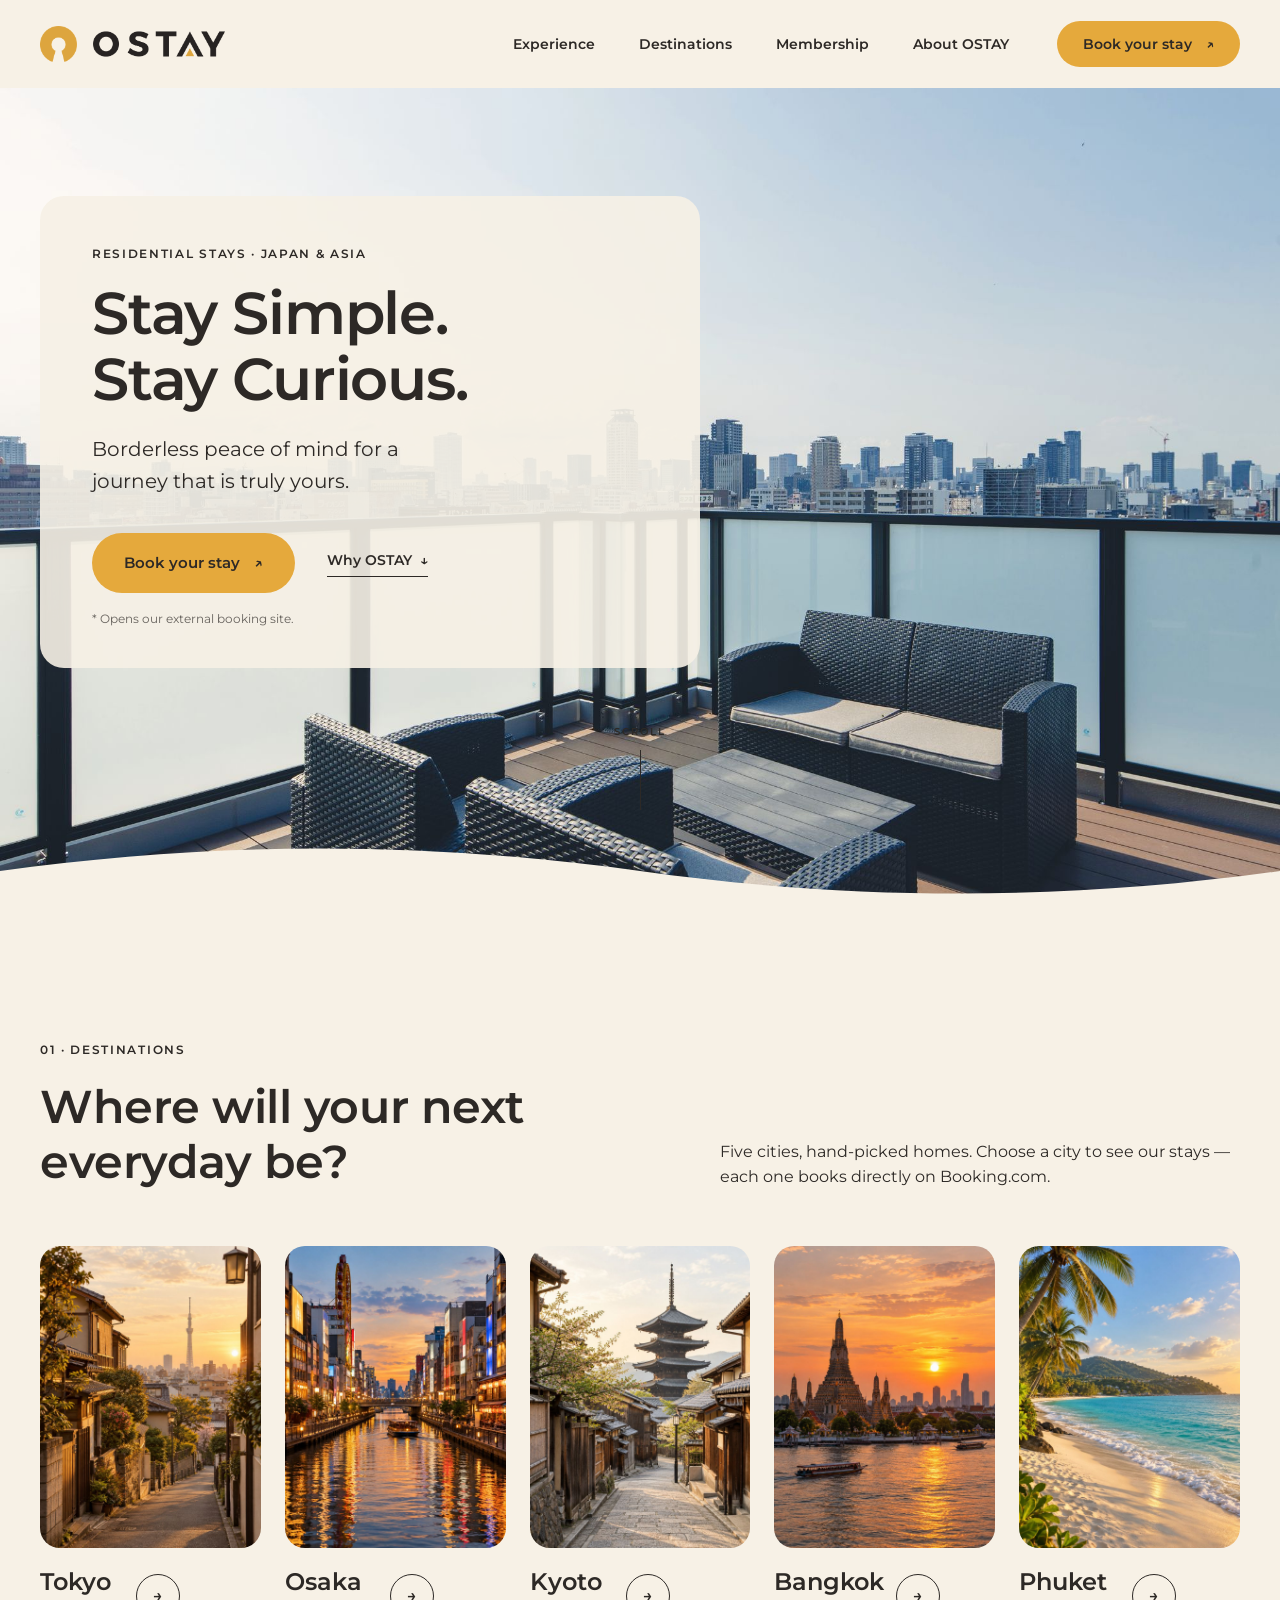
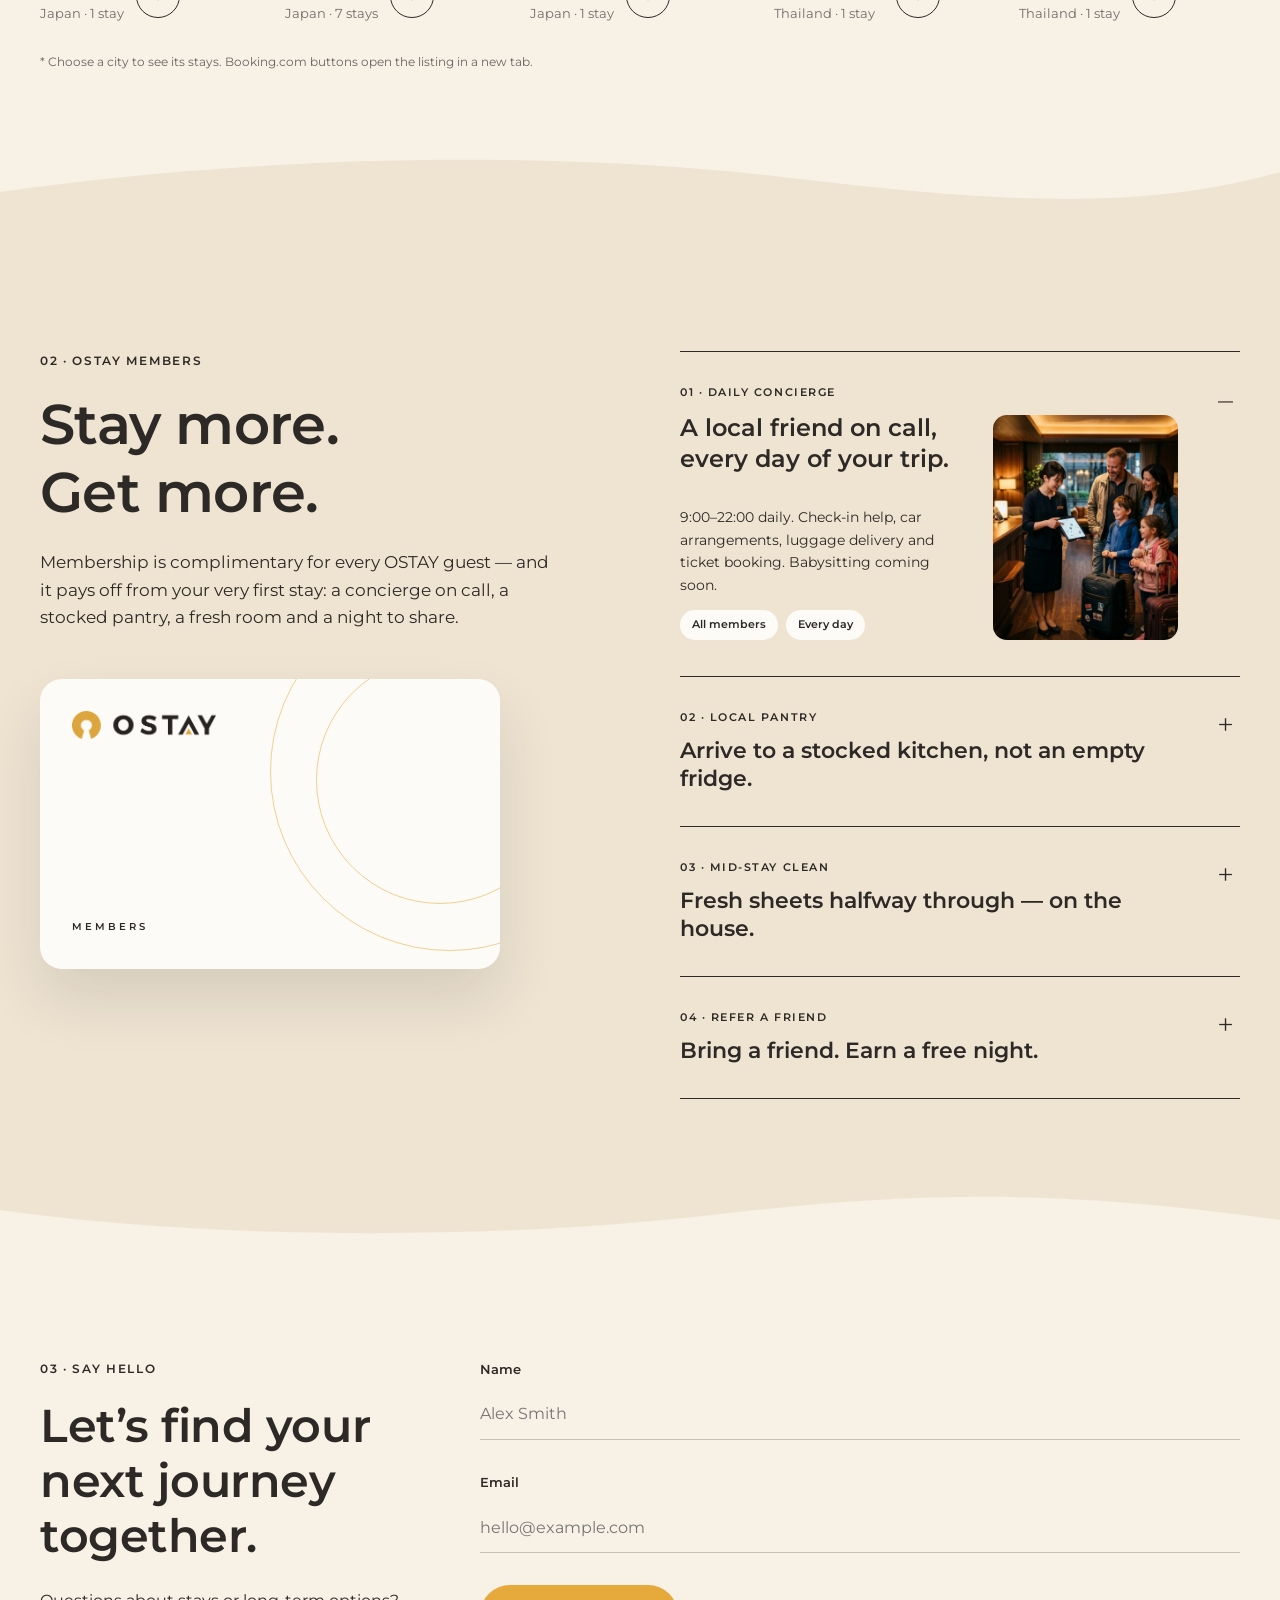
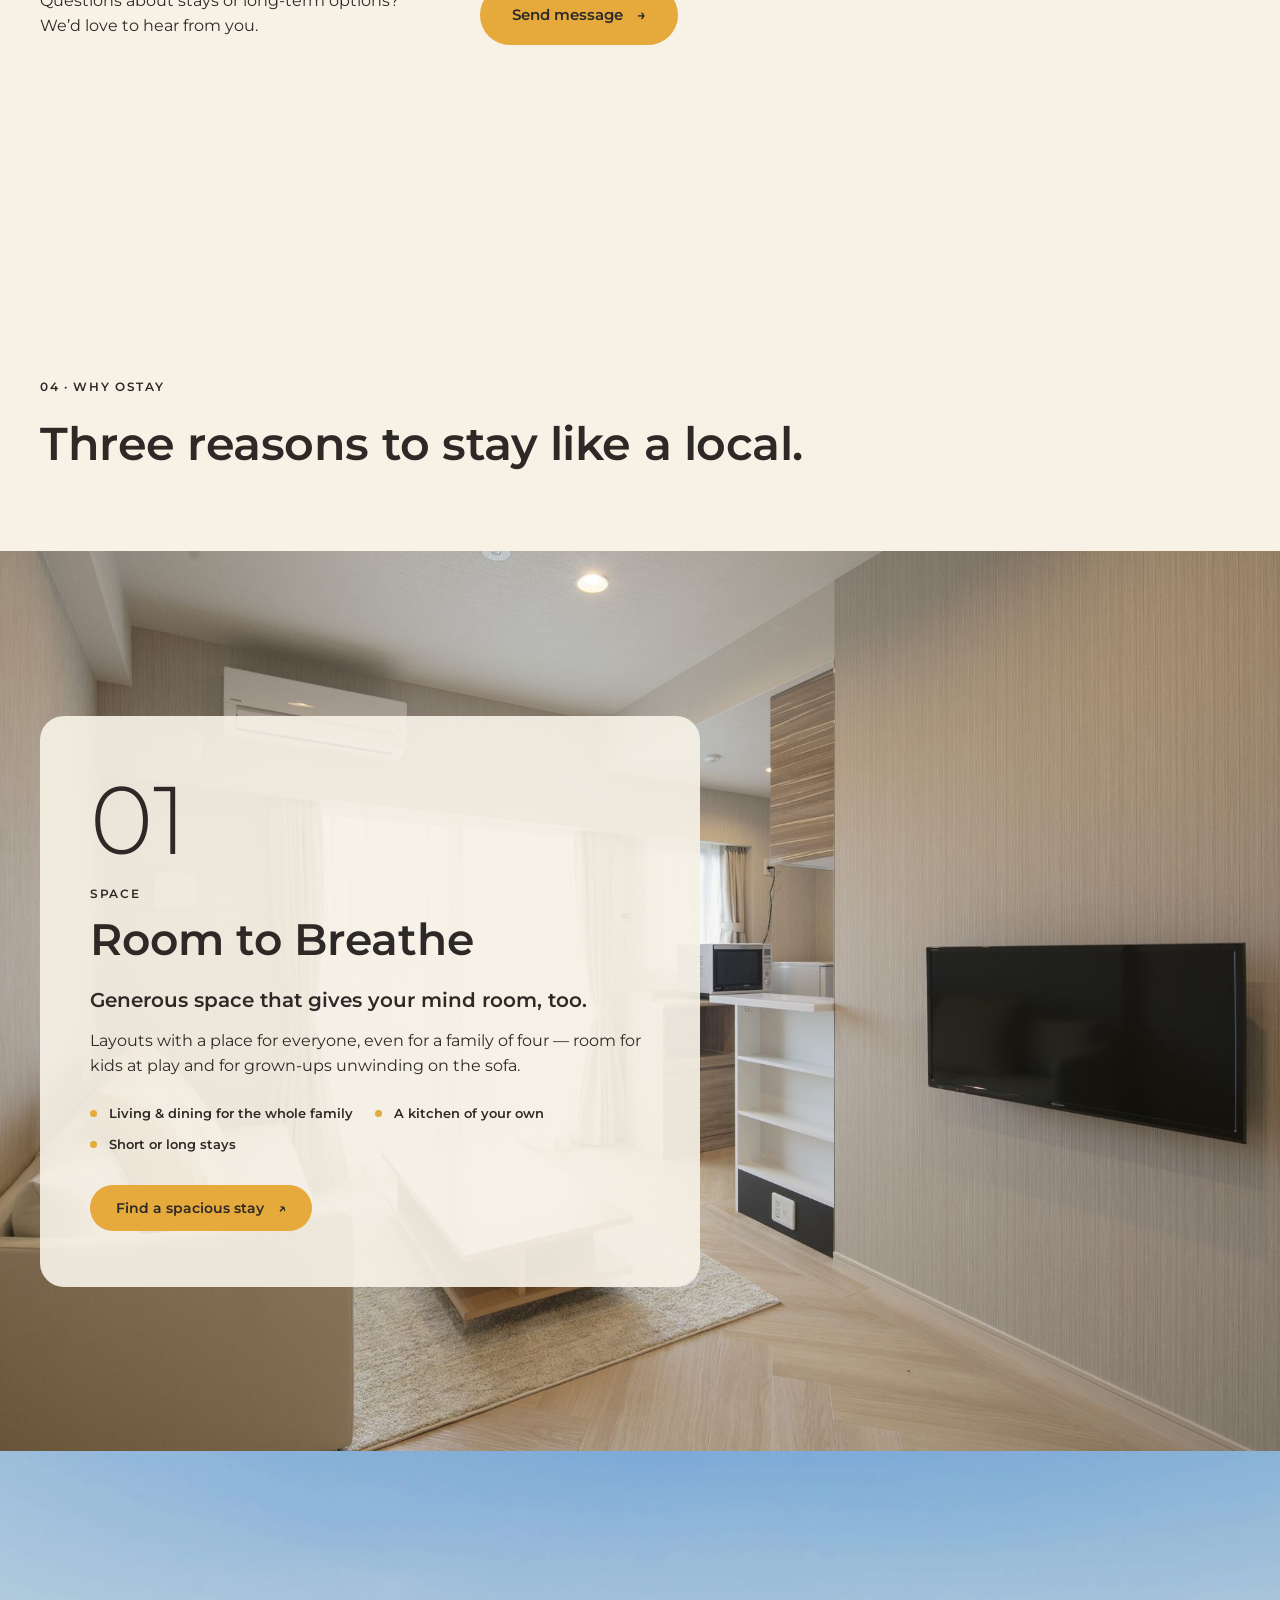
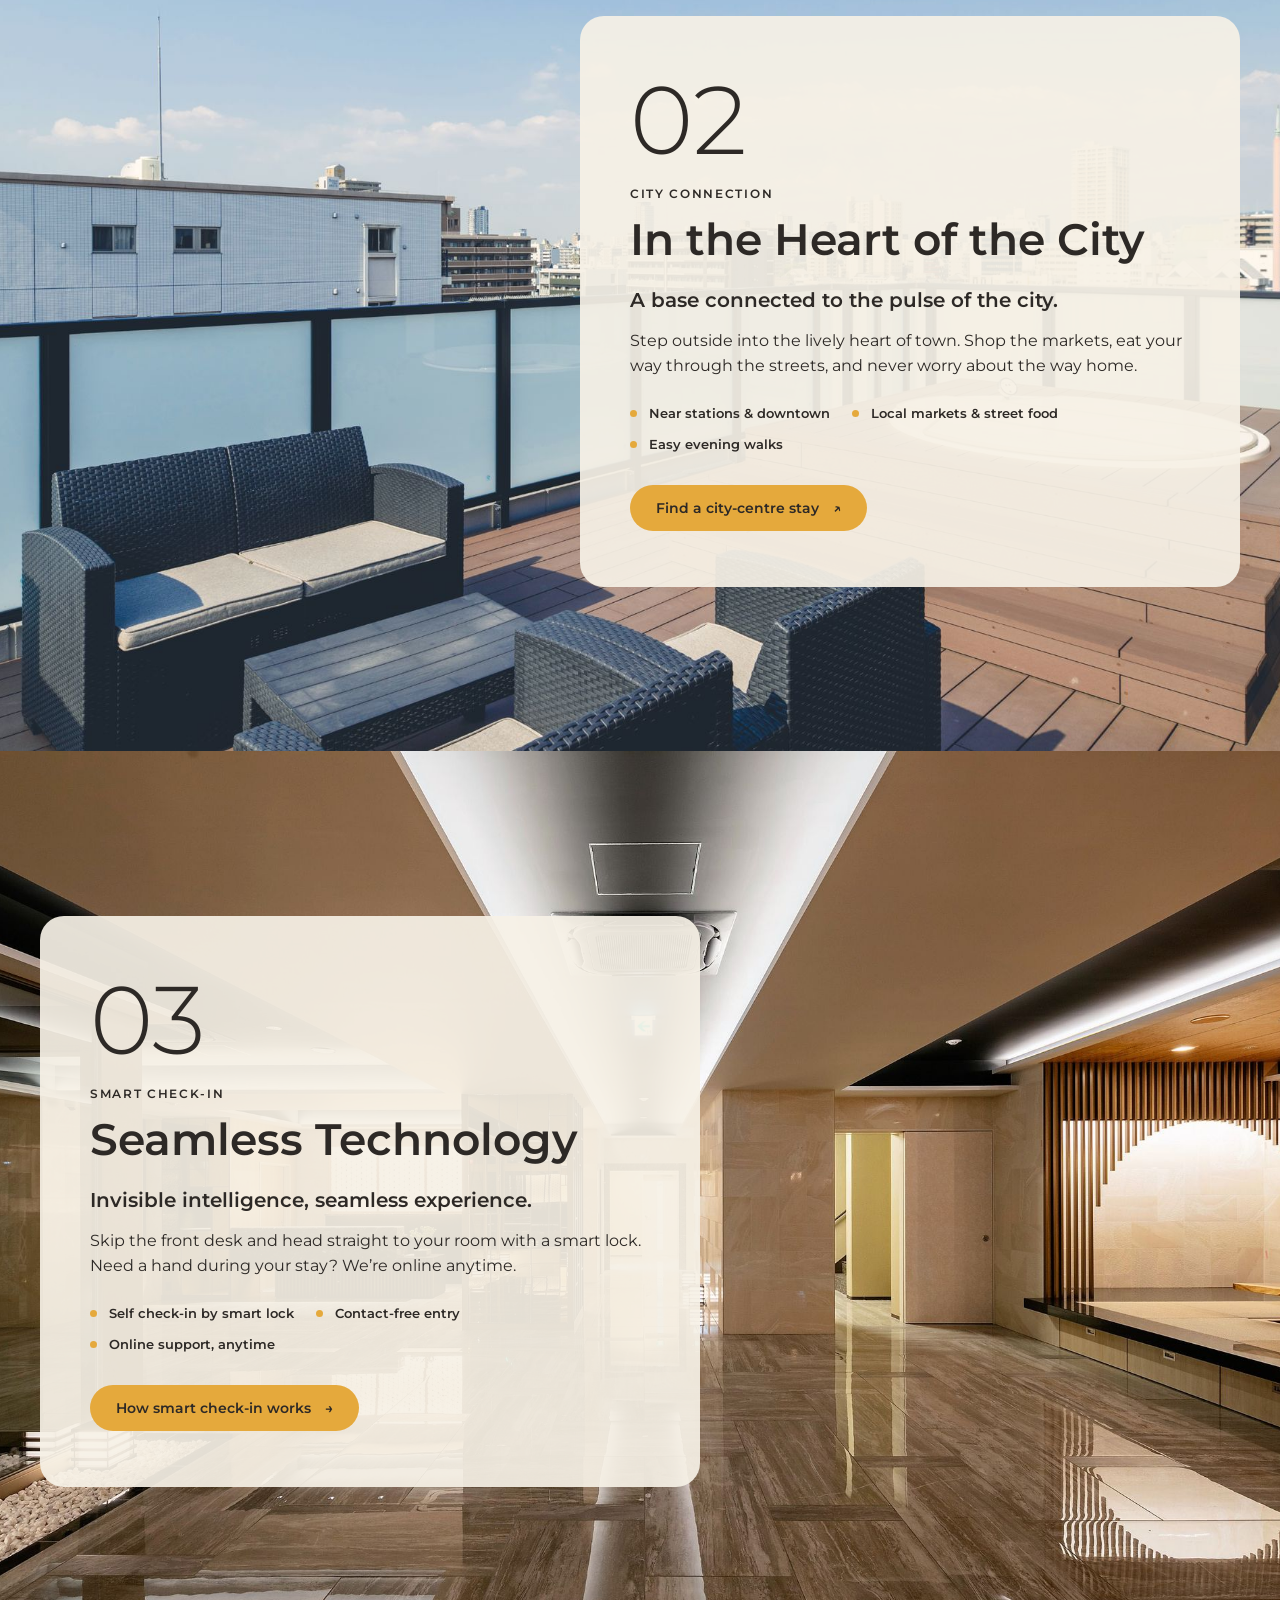
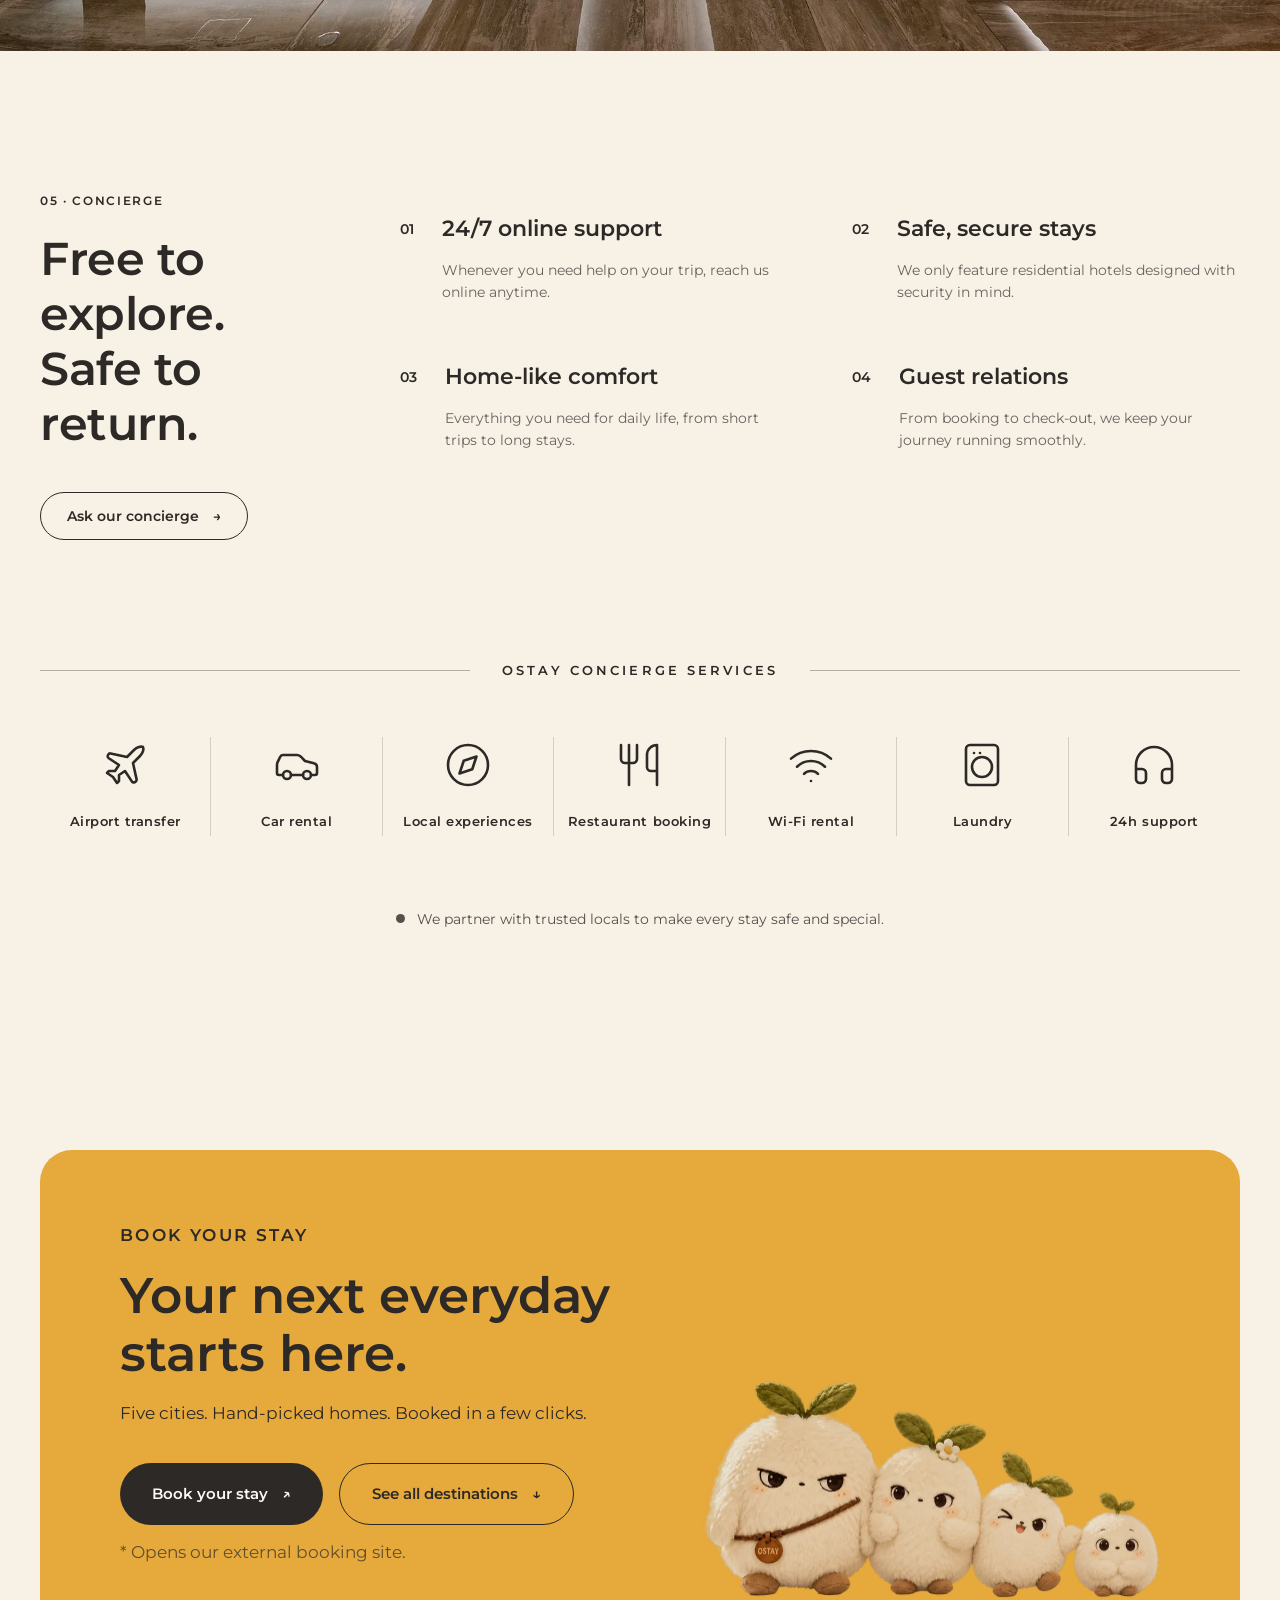
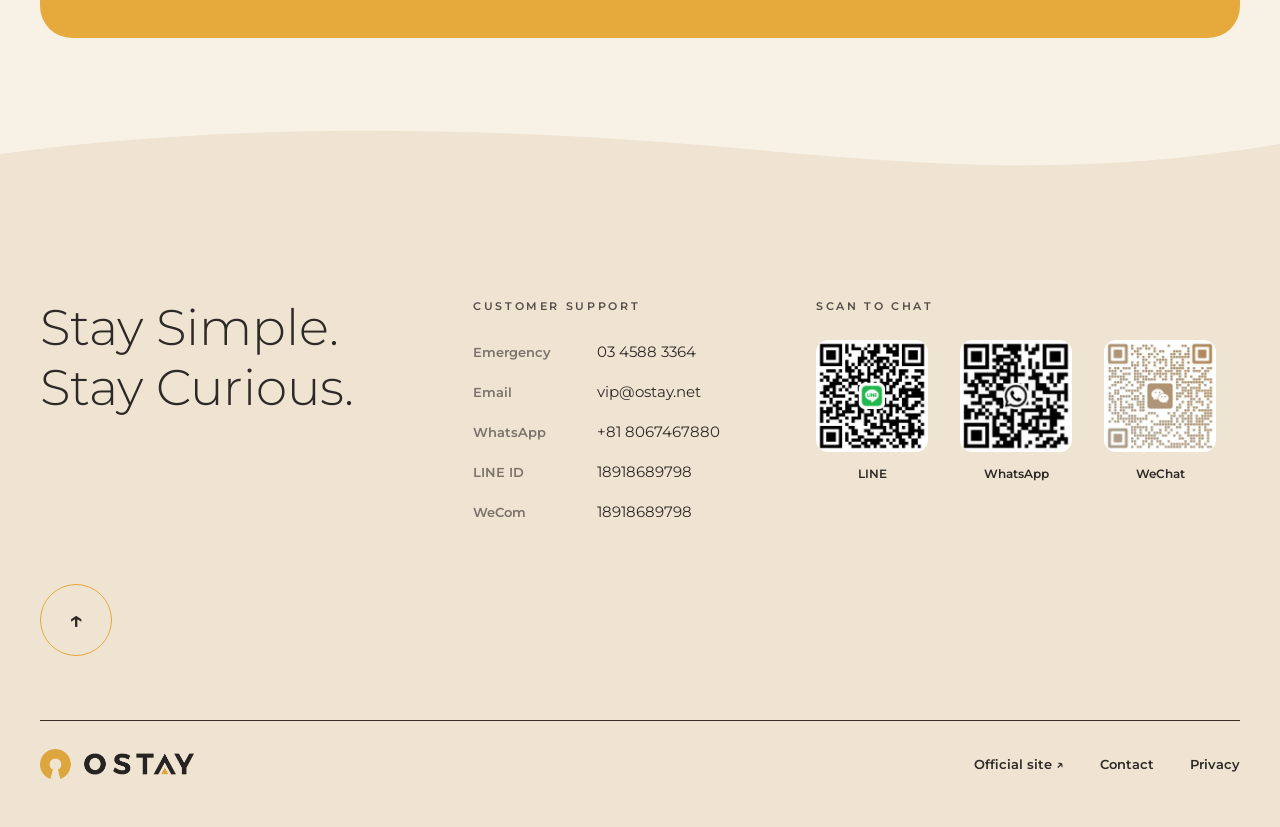
==== commit c7ae49d6: "Add v2" ====
--- a/index.html
+++ b/index.html
@@ -13,7 +13,8 @@
 <link rel="preconnect" href="https://fonts.googleapis.com">
 <link rel="preconnect" href="https://fonts.gstatic.com" crossorigin>
 <link href="https://fonts.googleapis.com/css2?family=Montserrat:wght@300;400;600&display=swap" rel="stylesheet">
-<link rel="stylesheet" href="style.css">
+<link rel="stylesheet" href="style.css?v=20261101">
+<script>addEventListener("error",function(){document.documentElement.classList.add("no-anim")},true)</script>
 </head>
 <body>
 
@@ -316,6 +317,6 @@
   <a class="btn btn--yellow" data-booking="main" href="#" target="_blank" rel="noopener">Book <span class="arr ext">↗</span></a>
 </div>
 
-<script src="script.js"></script>
+<script src="script.js?v=20261101"></script>
 </body>
 </html>
--- a/style.css
+++ b/style.css
@@ -223,6 +223,7 @@
 /* Reveal */
 .reveal{opacity:0;transform:translateY(24px);transition:opacity .8s var(--ease),transform .8s var(--ease)}
 .reveal.in{opacity:1;transform:none}
+.no-anim .reveal{opacity:1!important;transform:none!important}
 @media (prefers-reduced-motion:reduce){*{animation:none!important;transition:none!important}.reveal{opacity:1;transform:none}html{scroll-behavior:auto}}
 
 /* ---------- Tablet ---------- */
